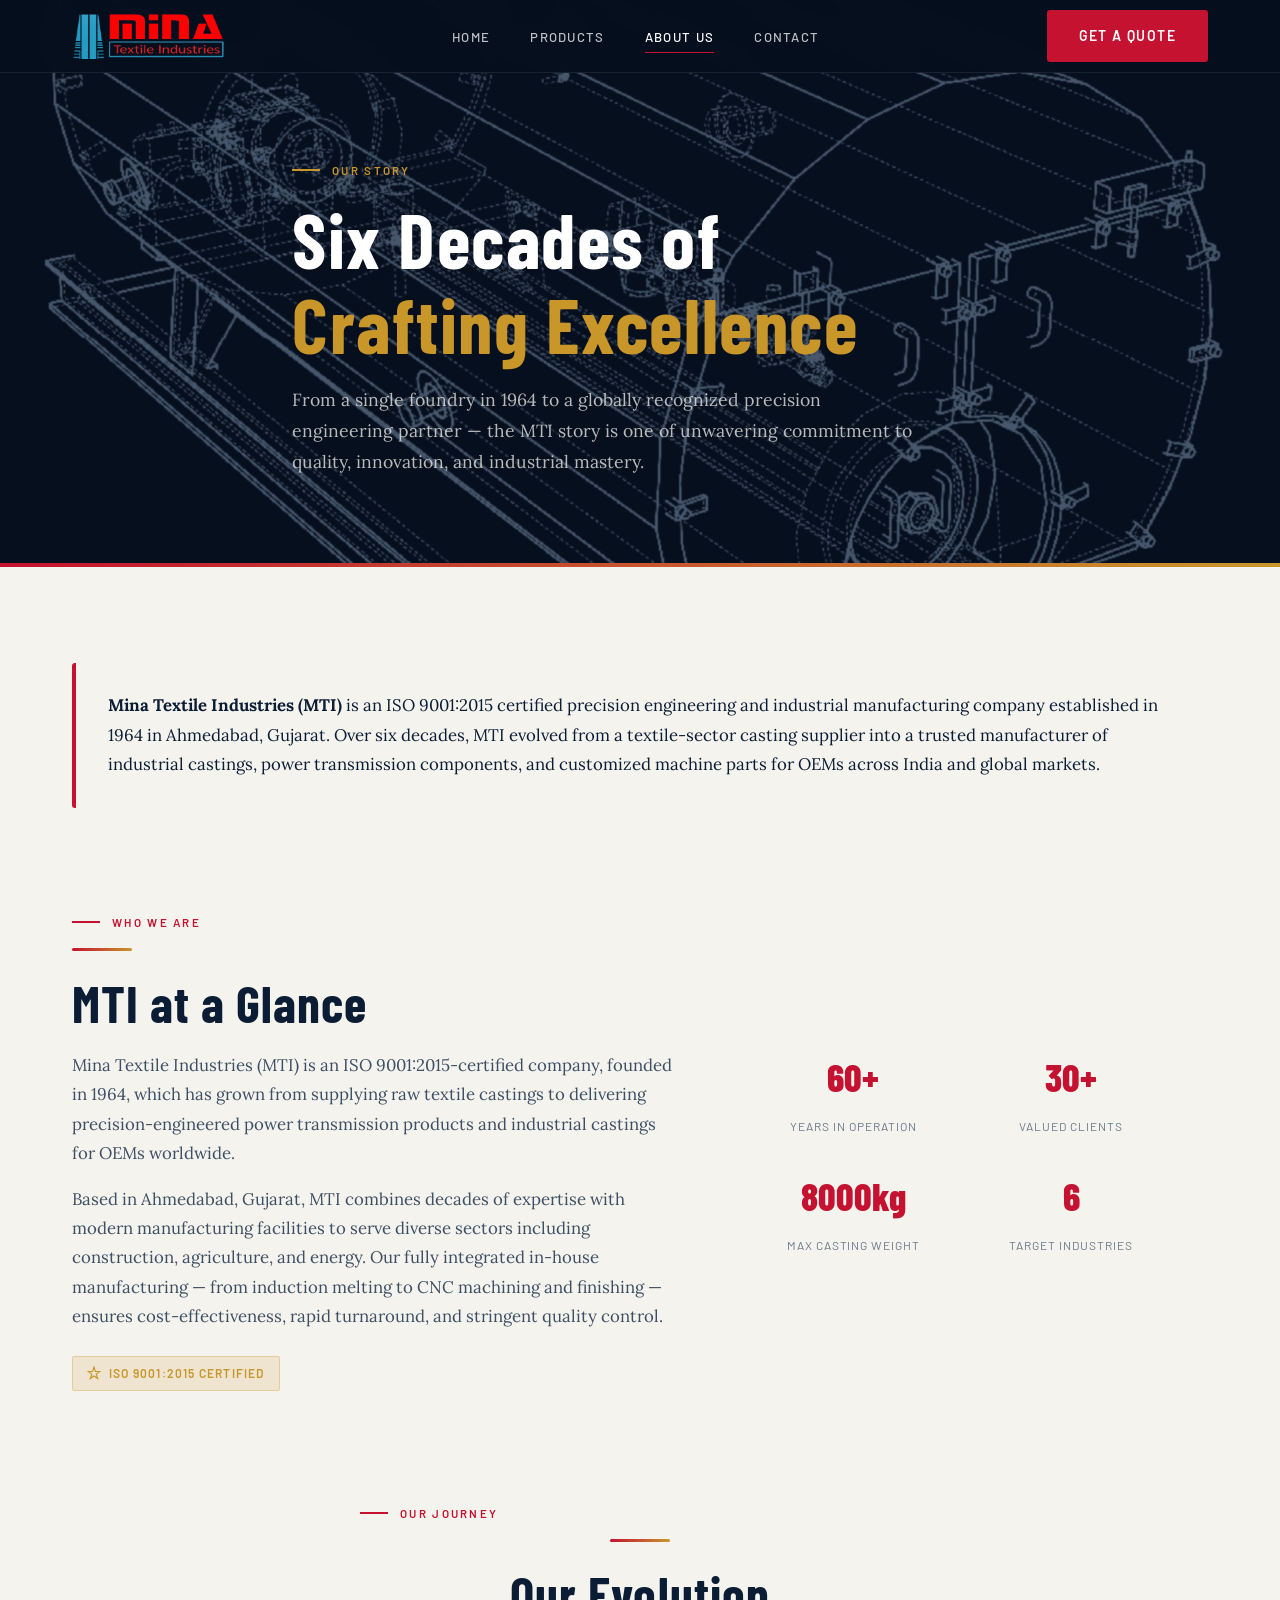
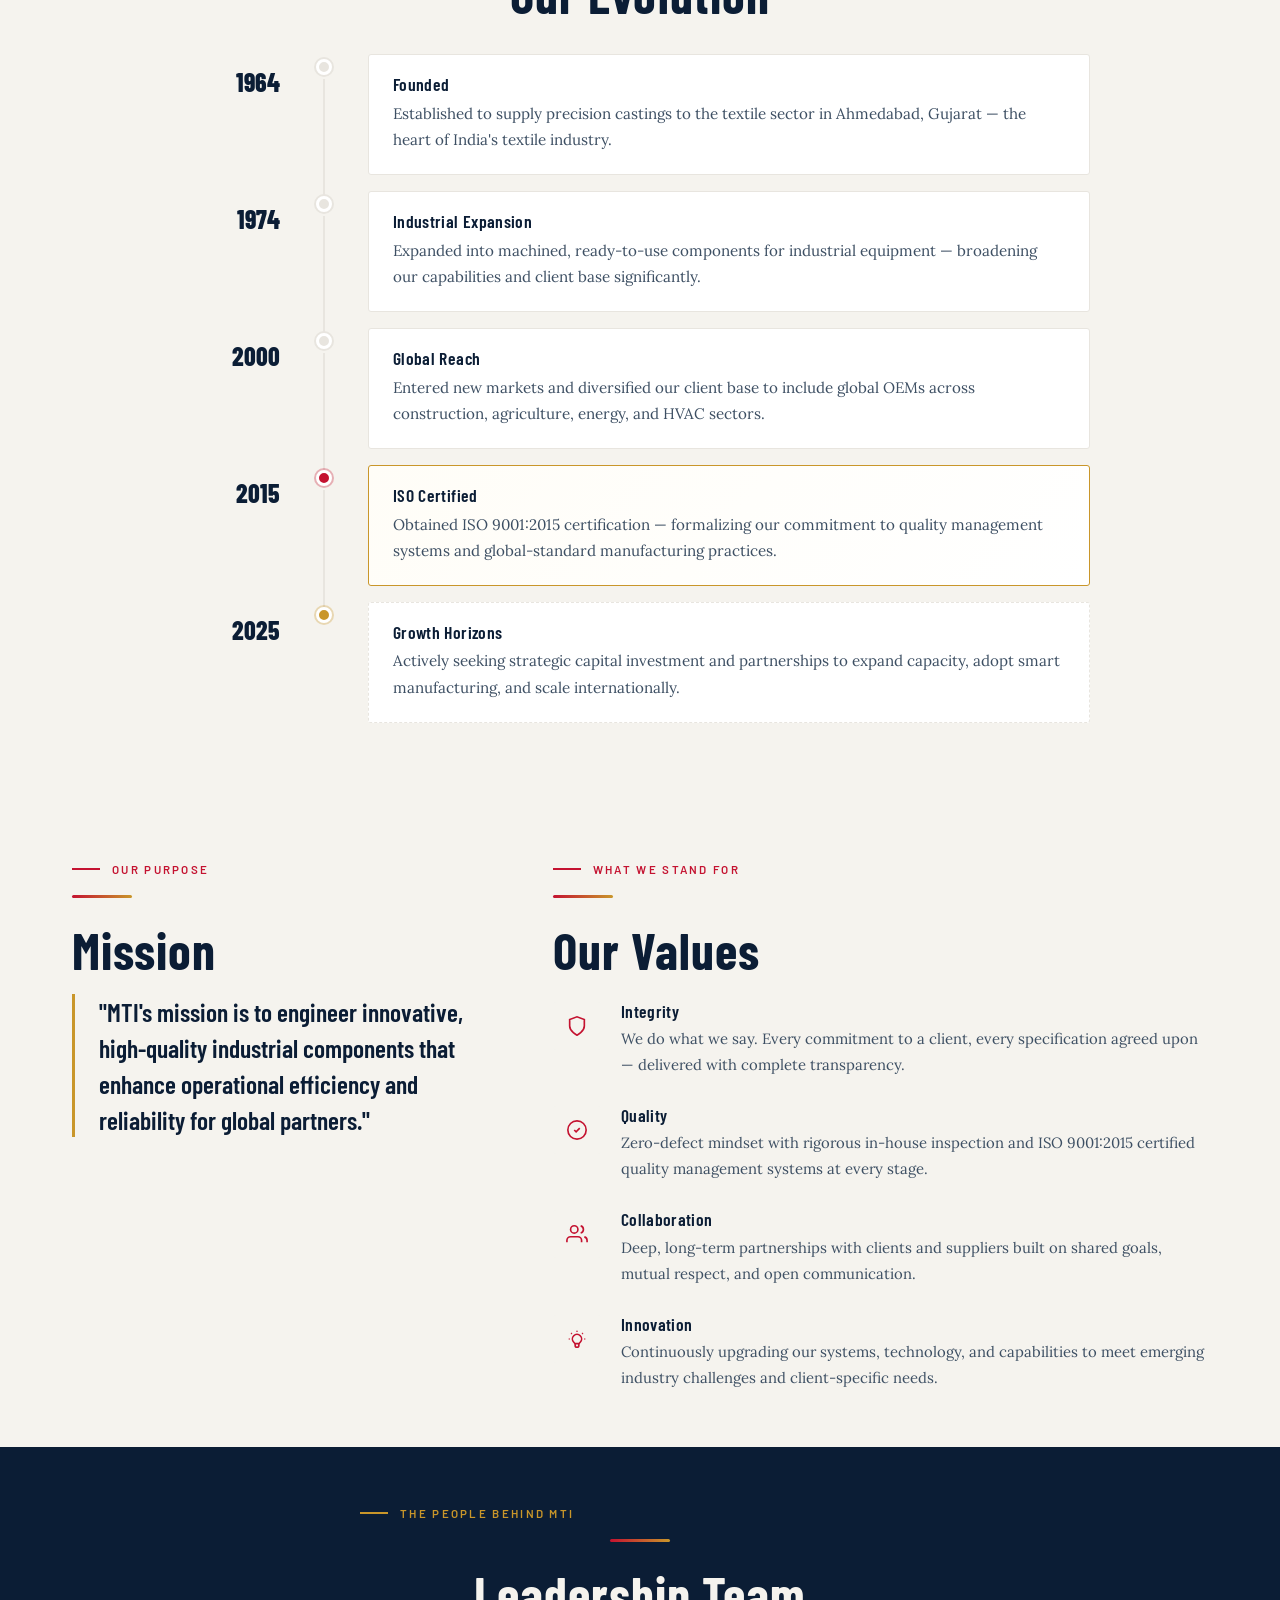
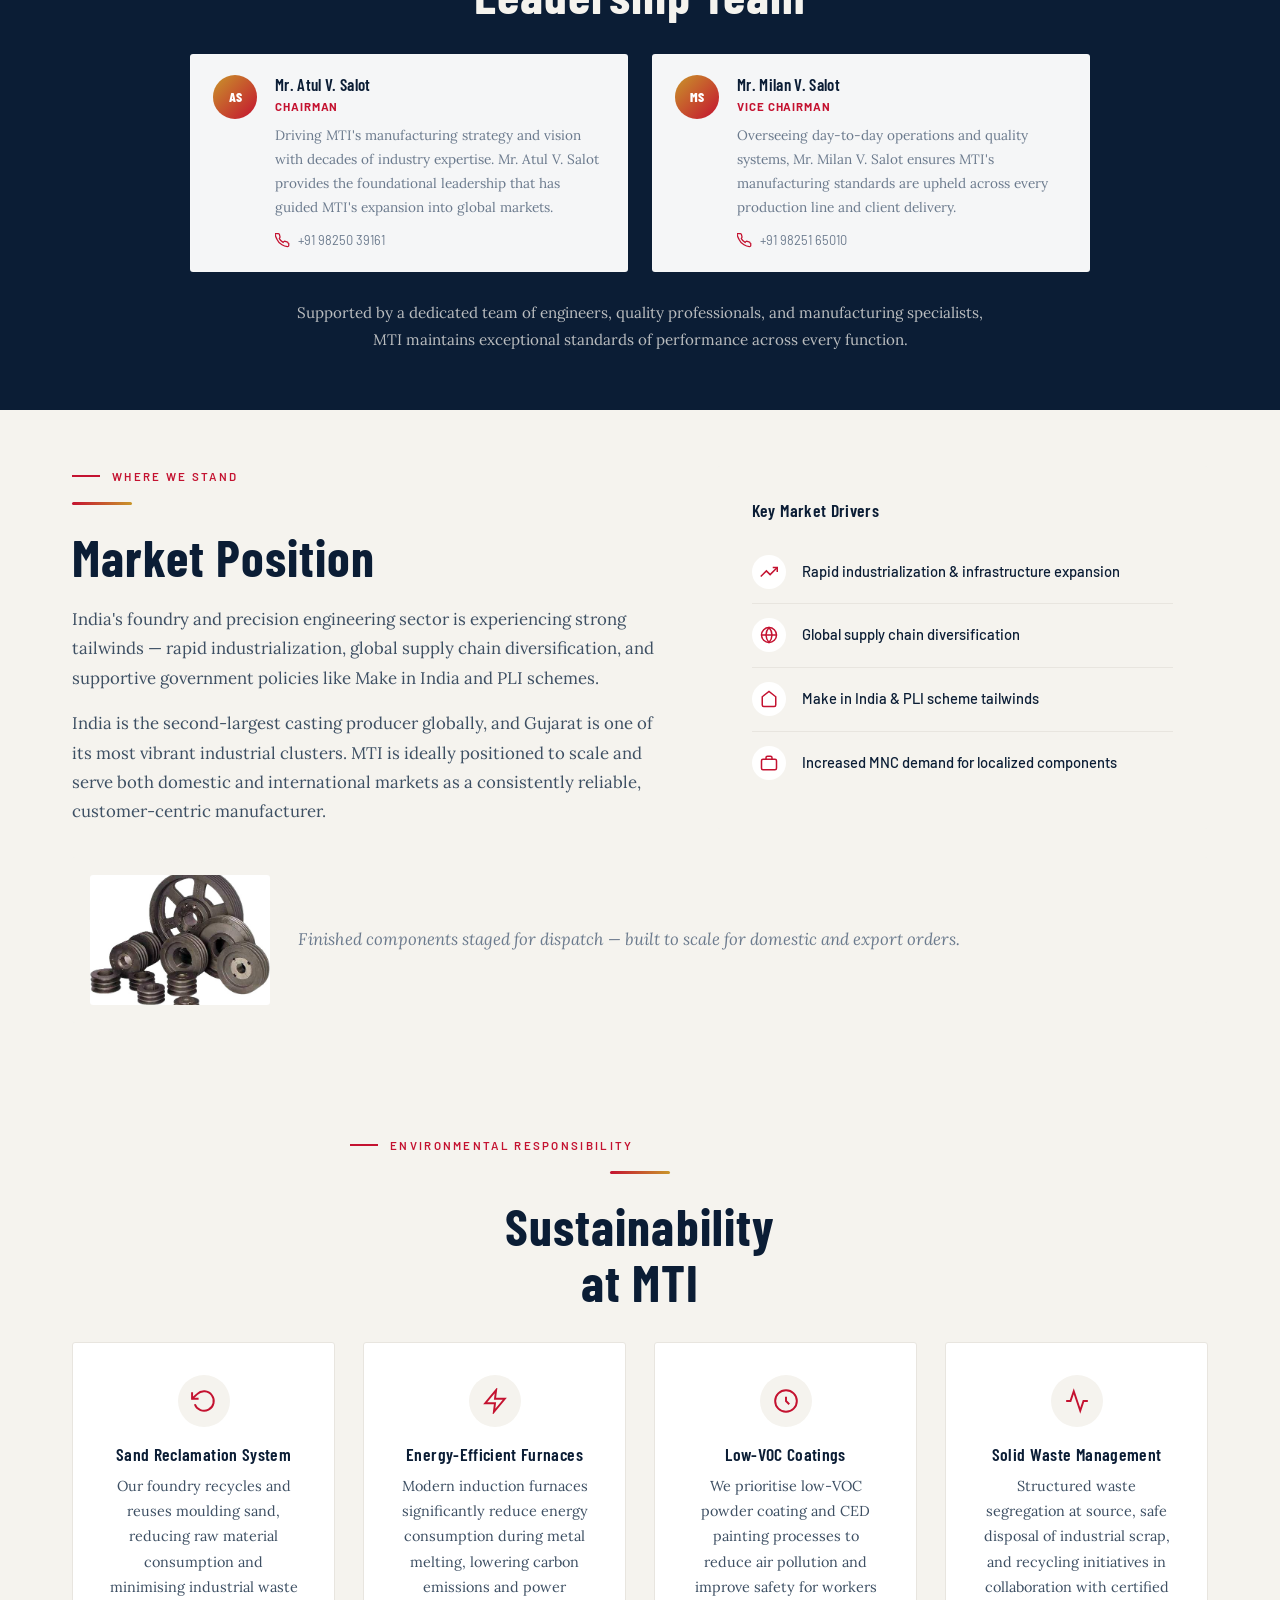
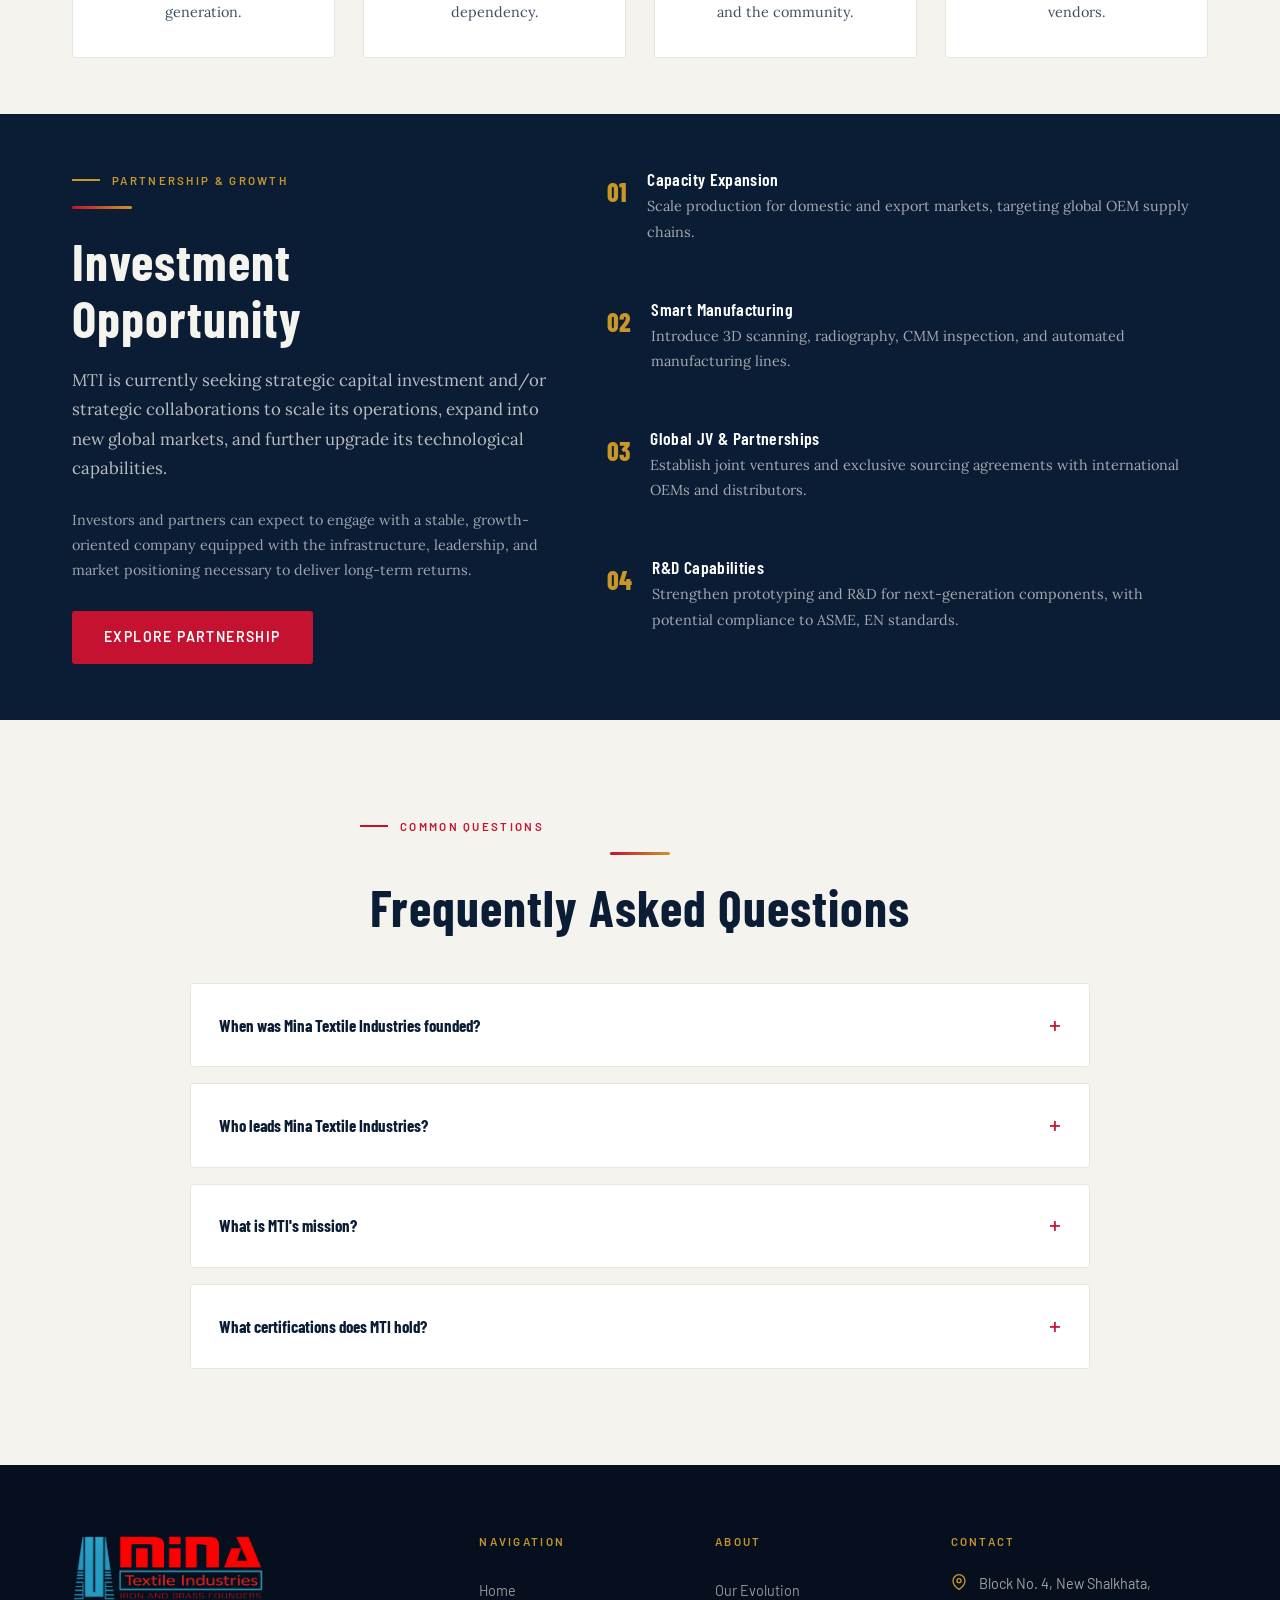
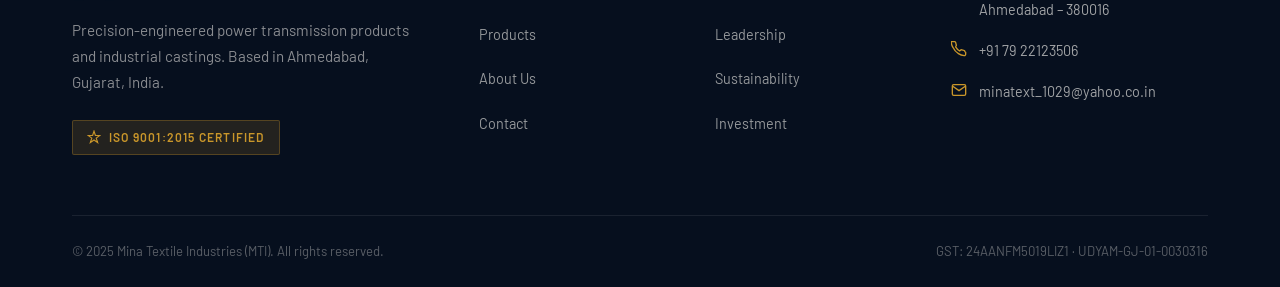
==== about.html @ 649628af "Add files via upload" ====
<!DOCTYPE html>
<html lang="en" class="no-js">
<head>
  <script>document.documentElement.classList.replace("no-js","js");</script>
  <meta charset="UTF-8" />
  <meta name="viewport" content="width=device-width, initial-scale=1.0" />
  <title>About Mina Textile Industries | 60+ Years of Precision Manufacturing</title>
  <meta name="description" content="Founded in 1964, Mina Textile Industries (MTI) is an ISO 9001:2015 certified precision engineering company in Ahmedabad. Our history, mission, leadership, sustainability, and market position." />
  <link rel="canonical" href="https://minatextile.dpdns.org/about.html" />
  <meta name="robots" content="index, follow" />
  <meta name="keywords" content="Mina Textile Industries history, MTI leadership, ISO 9001 foundry Gujarat, precision engineering company Ahmedabad, industrial casting company since 1964" />
  <meta property="og:type" content="website" />
  <meta property="og:site_name" content="Mina Textile Industries" />
  <meta property="og:title" content="About Mina Textile Industries | 60+ Years of Precision Manufacturing" />
  <meta property="og:description" content="Founded in 1964, MTI is an ISO 9001:2015 certified precision engineering company serving OEMs across India and global markets." />
  <meta property="og:url" content="https://minatextile.dpdns.org/about.html" />
  <meta property="og:image" content="https://minatextile.dpdns.org/mina-logo-full.png" />
  <meta name="twitter:card" content="summary" />
  <link rel="stylesheet" href="styles.css" />

  <!-- JSON-LD: AboutPage + Persons (E-E-A-T / GEO entity grounding) -->
  <script type="application/ld+json">
  {
    "@context": "https://schema.org",
    "@type": "AboutPage",
    "url": "https://minatextile.dpdns.org/about.html",
    "mainEntity": { "@id": "https://minatextile.dpdns.org/#organization" },
    "breadcrumb": {
      "@type": "BreadcrumbList",
      "itemListElement": [
        { "@type": "ListItem", "position": 1, "name": "Home", "item": "https://minatextile.dpdns.org/" },
        { "@type": "ListItem", "position": 2, "name": "About", "item": "https://minatextile.dpdns.org/about.html" }
      ]
    }
  }
  </script>
  <script type="application/ld+json">
  {
    "@context": "https://schema.org",
    "@graph": [
      {
        "@type": "Person",
        "name": "Atul V. Salot",
        "jobTitle": "Chairman",
        "worksFor": { "@id": "https://minatextile.dpdns.org/#organization" },
        "description": "Chairman of Mina Textile Industries, driving manufacturing strategy and vision with decades of industrial experience."
      },
      {
        "@type": "Person",
        "name": "Milan V. Salot",
        "jobTitle": "Vice Chairman",
        "worksFor": { "@id": "https://minatextile.dpdns.org/#organization" },
        "description": "Vice Chairman of Mina Textile Industries, overseeing day-to-day operations and quality systems."
      }
    ]
  }
  </script>
  <script type="application/ld+json">
  {
    "@context": "https://schema.org",
    "@type": "FAQPage",
    "mainEntity": [
      {
        "@type": "Question",
        "name": "When was Mina Textile Industries founded?",
        "acceptedAnswer": { "@type": "Answer", "text": "Mina Textile Industries was founded in 1964 as a supplier of castings to the textile sector, and has since diversified into power transmission products and precision-machined components for OEMs." }
      },
      {
        "@type": "Question",
        "name": "Who leads Mina Textile Industries?",
        "acceptedAnswer": { "@type": "Answer", "text": "MTI is led by Chairman Atul V. Salot, who drives manufacturing strategy and vision, and Vice Chairman Milan V. Salot, who oversees day-to-day operations and quality systems." }
      },
      {
        "@type": "Question",
        "name": "What is MTI's mission?",
        "acceptedAnswer": { "@type": "Answer", "text": "MTI's mission is to engineer innovative, high-quality industrial components that enhance operational efficiency and reliability for global partners." }
      },
      {
        "@type": "Question",
        "name": "What certifications does MTI hold?",
        "acceptedAnswer": { "@type": "Answer", "text": "MTI holds ISO 9001:2015 certification for its quality management systems, obtained in 2015." }
      }
    ]
  }
  </script>
</head>
<body>
<a class="skip-link" href="#main">Skip to main content</a>

  <!-- NAVBAR -->
  <nav class="navbar">
    <div class="navbar__inner">
      <a href="index.html" class="navbar__logo">
        <img src="mina-logo-compact.png" alt="Mina Textile Industries (MTI) logo" class="navbar__logo-img" width="910" height="274" />
      </a>
      <ul class="navbar__nav">
        <li><a href="index.html">Home</a></li>
        <li><a href="products.html">Products</a></li>
        <li><a href="about.html" class="active" aria-current="page">About Us</a></li>
        <li><a href="contact.html">Contact</a></li>
      </ul>
      <div class="navbar__cta">
        <a href="contact.html" class="btn btn-primary">Get a Quote</a>
        <button class="hamburger" aria-label="Open menu" aria-expanded="false">
          <span></span><span></span><span></span>
        </button>
      </div>
    </div>
  </nav>

  <!-- PAGE HERO -->
  <section class="page-hero" id="main">
    <div class="page-hero__bg"></div>
    <div class="container page-hero__content">
      <span class="section-label">Our Story</span>
      <h1>Six Decades of<br /><em>Crafting Excellence</em></h1>
      <p>From a single foundry in 1964 to a globally recognized precision engineering partner — the MTI story is one of unwavering commitment to quality, innovation, and industrial mastery.</p>
    </div>
    <div class="page-hero__divider"></div>
  </section>
   <!-- DIRECT ANSWER (GEO) -->
  <section class="section" style="padding-bottom:0;">
    <div class="container">
      <div class="answer-box fade-up">
        <p><strong>Mina Textile Industries (MTI)</strong> is an ISO 9001:2015 certified precision engineering and industrial manufacturing company established in 1964 in Ahmedabad, Gujarat. Over six decades, MTI evolved from a textile-sector casting supplier into a trusted manufacturer of industrial castings, power transmission components, and customized machine parts for OEMs across India and global markets.</p>
      </div>
    </div>
  </section>

  <!-- ABOUT NARRATIVE -->
  <section class="section about-narrative">
    <div class="container about-narrative__grid">
      <div class="fade-up">
        <span class="section-label">Who We Are</span>
        <div class="amber-bar"></div>
        <h2>MTI at a Glance</h2>
        <p style="margin: 1.25rem 0 1rem;">
          Mina Textile Industries (MTI) is an ISO 9001:2015-certified company, founded in 1964,
          which has grown from supplying raw textile castings to delivering precision-engineered
          power transmission products and industrial castings for OEMs worldwide.
        </p>
        <p>
          Based in Ahmedabad, Gujarat, MTI combines decades of expertise with modern
          manufacturing facilities to serve diverse sectors including construction, agriculture,
          and energy. Our fully integrated in-house manufacturing — from induction melting to
          CNC machining and finishing — ensures cost-effectiveness, rapid turnaround, and
          stringent quality control.
        </p>
        <div class="iso-badge" style="margin-top:1.5rem;">
          <svg width="14" height="14" viewBox="0 0 24 24" fill="none" stroke="currentColor" stroke-width="2"><path d="M12 2l2.4 7.4H22l-6.2 4.5 2.4 7.4L12 17l-6.2 4.3 2.4-7.4L2 9.4h7.6z"/></svg>
          ISO 9001:2015 Certified
        </div>
      </div>
      <div class="about-stat-panel fade-up">
        <div class="asp-item">
          <span class="asp-num"><span data-target="60">0</span>+</span>
          <span class="asp-label">Years in Operation</span>
        </div>
        <div class="asp-item">
          <span class="asp-num"><span data-target="30">0</span>+</span>
          <span class="asp-label">Valued Clients</span>
        </div>
        <div class="asp-item">
          <span class="asp-num"><span data-target="8000">0</span>kg</span>
          <span class="asp-label">Max Casting Weight</span>
        </div>
        <div class="asp-item">
          <span class="asp-num"><span data-target="6">0</span></span>
          <span class="asp-label">Target Industries</span>
        </div>
      </div>
    </div>
  </section>

  <!-- EVOLUTION TIMELINE -->
  <section class="section section--gray evolution">
    <div class="container">
      <div class="section-header fade-up" style="text-align:center;max-width:560px;margin:0 auto 2rem;">
        <span class="section-label">Our Journey</span>
        <div class="amber-bar" style="margin:0 auto 1.5rem;"></div>
        <h2>Our Evolution</h2>
      </div>
      <div class="timeline">
        <div class="tl-entry fade-up">
          <div class="tl-entry__year">1964</div>
          <div class="tl-entry__connector"><div class="tl-entry__dot"></div></div>
          <div class="tl-entry__card">
            <h4>Founded</h4>
            <p>Established to supply precision castings to the textile sector in Ahmedabad, Gujarat — the heart of India's textile industry.</p>
          </div>
        </div>
        <div class="tl-entry fade-up">
          <div class="tl-entry__year">1974</div>
          <div class="tl-entry__connector"><div class="tl-entry__dot"></div></div>
          <div class="tl-entry__card">
            <h4>Industrial Expansion</h4>
            <p>Expanded into machined, ready-to-use components for industrial equipment — broadening our capabilities and client base significantly.</p>
          </div>
        </div>
        <div class="tl-entry fade-up">
          <div class="tl-entry__year">2000</div>
          <div class="tl-entry__connector"><div class="tl-entry__dot"></div></div>
          <div class="tl-entry__card">
            <h4>Global Reach</h4>
            <p>Entered new markets and diversified our client base to include global OEMs across construction, agriculture, energy, and HVAC sectors.</p>
          </div>
        </div>
        <div class="tl-entry fade-up">
          <div class="tl-entry__year">2015</div>
          <div class="tl-entry__connector"><div class="tl-entry__dot active"></div></div>
          <div class="tl-entry__card highlight">
            <h4>ISO Certified</h4>
            <p>Obtained ISO 9001:2015 certification — formalizing our commitment to quality management systems and global-standard manufacturing practices.</p>
          </div>
        </div>
        <div class="tl-entry fade-up">
          <div class="tl-entry__year">2025</div>
          <div class="tl-entry__connector"><div class="tl-entry__dot future"></div></div>
          <div class="tl-entry__card future-card">
            <h4>Growth Horizons</h4>
            <p>Actively seeking strategic capital investment and partnerships to expand capacity, adopt smart manufacturing, and scale internationally.</p>
          </div>
        </div>
      </div>
    </div>
  </section>

  <!-- MISSION & VALUES -->
  <section class="section mission-values">
    <div class="container">
      <div class="mv-grid">
        <div class="mv-mission fade-up">
          <span class="section-label">Our Purpose</span>
          <div class="amber-bar"></div>
          <h2>Mission</h2>
          <blockquote>
            "MTI's mission is to engineer innovative, high-quality industrial components that
            enhance operational efficiency and reliability for global partners."
          </blockquote>
        </div>
        <div class="mv-values fade-up">
          <span class="section-label">What We Stand For</span>
          <div class="amber-bar"></div>
          <h2>Our Values</h2>
          <div class="values-list">
            <div class="value-item">
              <div class="value-item__icon">
                <svg width="22" height="22" viewBox="0 0 24 24" fill="none" stroke="currentColor" stroke-width="1.8"><path d="M12 22s8-4 8-10V5l-8-3-8 3v7c0 6 8 10 8 10z"/></svg>
              </div>
              <div>
                <h4>Integrity</h4>
                <p>We do what we say. Every commitment to a client, every specification agreed upon — delivered with complete transparency.</p>
              </div>
            </div>
            <div class="value-item">
              <div class="value-item__icon">
                <svg width="22" height="22" viewBox="0 0 24 24" fill="none" stroke="currentColor" stroke-width="1.8"><circle cx="12" cy="12" r="10"/><path d="M9 12l2 2 4-4"/></svg>
              </div>
              <div>
                <h4>Quality</h4>
                <p>Zero-defect mindset with rigorous in-house inspection and ISO 9001:2015 certified quality management systems at every stage.</p>
              </div>
            </div>
            <div class="value-item">
              <div class="value-item__icon">
                <svg width="22" height="22" viewBox="0 0 24 24" fill="none" stroke="currentColor" stroke-width="1.8"><path d="M17 21v-2a4 4 0 00-4-4H5a4 4 0 00-4 4v2"/><circle cx="9" cy="7" r="4"/><path d="M23 21v-2a4 4 0 00-3-3.87m-4-12a4 4 0 010 7.75"/></svg>
              </div>
              <div>
                <h4>Collaboration</h4>
                <p>Deep, long-term partnerships with clients and suppliers built on shared goals, mutual respect, and open communication.</p>
              </div>
            </div>
            <div class="value-item">
              <div class="value-item__icon">
                <svg width="22" height="22" viewBox="0 0 24 24" fill="none" stroke="currentColor" stroke-width="1.8"><path d="M9.663 17h4.673M12 3v1m6.364 1.636l-.707.707M21 12h-1M4 12H3m3.343-5.657l-.707-.707m2.828 9.9a5 5 0 117.072 0l-.548.547A3.374 3.374 0 0014 18.469V19a2 2 0 11-4 0v-.531c0-.895-.356-1.754-.988-2.386l-.548-.547z"/></svg>
              </div>
              <div>
                <h4>Innovation</h4>
                <p>Continuously upgrading our systems, technology, and capabilities to meet emerging industry challenges and client-specific needs.</p>
              </div>
            </div>
          </div>
        </div>
      </div>
    </div>
  </section>

  <!-- LEADERSHIP -->
  <section class="section section--dark leadership">
    <div class="container">
      <div class="section-header fade-up" style="text-align:center;max-width:560px;margin:0 auto 2rem;">
        <span class="section-label">The People Behind MTI</span>
        <div class="amber-bar" style="margin:0 auto 1.5rem;"></div>
        <h2>Leadership Team</h2>
      </div>
      <div class="leaders-grid">
        <div class="leader-card fade-up">
          <div class="leader-card__avatar">
            <span>AS</span>
          </div>
          <div class="leader-card__info">
            <h3>Mr. Atul V. Salot</h3>
            <span class="leader-card__title">Chairman</span>
            <p>Driving MTI's manufacturing strategy and vision with decades of industry expertise. Mr. Atul V. Salot provides the foundational leadership that has guided MTI's expansion into global markets.</p>
            <div class="leader-card__contact">
              <svg width="15" height="15" viewBox="0 0 24 24" fill="none" stroke="currentColor" stroke-width="2"><path d="M22 16.92v3a2 2 0 01-2.18 2 19.79 19.79 0 01-8.63-3.07A19.5 19.5 0 013.07 9.81 19.79 19.79 0 01.18 1.26a2 2 0 012-.27h3a2 2 0 012 1.72c.127.96.361 1.903.7 2.81a2 2 0 01-.45 2.11L6.91 8.91a16 16 0 006.09 6.09l1.21-1.21a2 2 0 012.11-.45c.907.339 1.85.573 2.81.7a2 2 0 011.72 2.02z"/></svg>
              +91 98250 39161
            </div>
          </div>
        </div>
        <div class="leader-card fade-up">
          <div class="leader-card__avatar">
            <span>MS</span>
          </div>
          <div class="leader-card__info">
            <h3>Mr. Milan V. Salot</h3>
            <span class="leader-card__title">Vice Chairman</span>
            <p>Overseeing day-to-day operations and quality systems, Mr. Milan V. Salot ensures MTI's manufacturing standards are upheld across every production line and client delivery.</p>
            <div class="leader-card__contact">
              <svg width="15" height="15" viewBox="0 0 24 24" fill="none" stroke="currentColor" stroke-width="2"><path d="M22 16.92v3a2 2 0 01-2.18 2 19.79 19.79 0 01-8.63-3.07A19.5 19.5 0 013.07 9.81 19.79 19.79 0 01.18 1.26a2 2 0 012-.27h3a2 2 0 012 1.72c.127.96.361 1.903.7 2.81a2 2 0 01-.45 2.11L6.91 8.91a16 16 0 006.09 6.09l1.21-1.21a2 2 0 012.11-.45c.907.339 1.85.573 2.81.7a2 2 0 011.72 2.02z"/></svg>
              +91 98251 65010
            </div>
          </div>
        </div>
      </div>
      <p class="leaders-note fade-up">
        Supported by a dedicated team of engineers, quality professionals, and manufacturing specialists,
        MTI maintains exceptional standards of performance across every function.
      </p>
    </div>
  </section>

  <!-- MARKET POSITION -->
  <section class="section market-pos">
    <div class="container">
      <div class="mp-grid">
        <div class="fade-up">
          <span class="section-label">Where We Stand</span>
          <div class="amber-bar"></div>
          <h2>Market Position</h2>
          <p style="margin:1.25rem 0 1rem;">
            India's foundry and precision engineering sector is experiencing strong tailwinds —
            rapid industrialization, global supply chain diversification, and supportive government
            policies like Make in India and PLI schemes.
          </p>
          <p>
            India is the second-largest casting producer globally, and Gujarat is one of its most
            vibrant industrial clusters. MTI is ideally positioned to scale and serve both domestic
            and international markets as a consistently reliable, customer-centric manufacturer.
          </p>
        </div>
        <div class="mp-drivers fade-up">
          <h4 style="margin-bottom:1.25rem;">Key Market Drivers</h4>
          <div class="driver-item">
            <div class="driver-icon">
              <svg width="18" height="18" viewBox="0 0 24 24" fill="none" stroke="currentColor" stroke-width="2"><polyline points="23 6 13.5 15.5 8.5 10.5 1 18"/><polyline points="17 6 23 6 23 12"/></svg>
            </div>
            <span>Rapid industrialization & infrastructure expansion</span>
          </div>
          <div class="driver-item">
            <div class="driver-icon">
              <svg width="18" height="18" viewBox="0 0 24 24" fill="none" stroke="currentColor" stroke-width="2"><circle cx="12" cy="12" r="10"/><line x1="2" y1="12" x2="22" y2="12"/><path d="M12 2a15.3 15.3 0 014 10 15.3 15.3 0 01-4 10 15.3 15.3 0 01-4-10 15.3 15.3 0 014-10z"/></svg>
            </div>
            <span>Global supply chain diversification</span>
          </div>
          <div class="driver-item">
            <div class="driver-icon">
              <svg width="18" height="18" viewBox="0 0 24 24" fill="none" stroke="currentColor" stroke-width="2"><path d="M3 9l9-7 9 7v11a2 2 0 01-2 2H5a2 2 0 01-2-2z"/></svg>
            </div>
            <span>Make in India & PLI scheme tailwinds</span>
          </div>
          <div class="driver-item">
            <div class="driver-icon">
              <svg width="18" height="18" viewBox="0 0 24 24" fill="none" stroke="currentColor" stroke-width="2"><rect x="2" y="7" width="20" height="14" rx="2"/><path d="M16 7V5a2 2 0 00-2-2h-4a2 2 0 00-2 2v2"/></svg>
            </div>
            <span>Increased MNC demand for localized components</span>
          </div>
        </div>
      </div>
      <div class="mp-photo-strip fade-up">
        <img src="market_inventory.jpg" alt="Finished motor housings and machined components staged for dispatch at MTI's manufacturing facility" loading="lazy" width="700" height="520" />
        <p>Finished components staged for dispatch — built to scale for domestic and export orders.</p>
      </div>
    </div>
  </section>

  <!-- SUSTAINABILITY -->
  <section class="section section--gray sustainability">
    <div class="container">
      <div class="section-header fade-up" style="text-align:center;max-width:580px;margin:0 auto 2rem;">
        <span class="section-label">Environmental Responsibility</span>
        <div class="amber-bar" style="margin:0 auto 1.5rem;"></div>
        <h2>Sustainability<br />at MTI</h2>
      </div>
      <div class="sus-grid">
        <div class="sus-card fade-up">
          <div class="sus-card__icon">
            <svg width="26" height="26" viewBox="0 0 24 24" fill="none" stroke="currentColor" stroke-width="1.8"><polyline points="1 4 1 10 7 10"/><path d="M3.51 15a9 9 0 102.13-9.36L1 10"/></svg>
          </div>
          <h4>Sand Reclamation System</h4>
          <p>Our foundry recycles and reuses moulding sand, reducing raw material consumption and minimising industrial waste generation.</p>
        </div>
        <div class="sus-card fade-up">
          <div class="sus-card__icon">
            <svg width="26" height="26" viewBox="0 0 24 24" fill="none" stroke="currentColor" stroke-width="1.8"><path d="M13 2L3 14h9l-1 8 10-12h-9l1-8z"/></svg>
          </div>
          <h4>Energy-Efficient Furnaces</h4>
          <p>Modern induction furnaces significantly reduce energy consumption during metal melting, lowering carbon emissions and power dependency.</p>
        </div>
        <div class="sus-card fade-up">
          <div class="sus-card__icon">
            <svg width="26" height="26" viewBox="0 0 24 24" fill="none" stroke="currentColor" stroke-width="1.8"><path d="M12 22c5.523 0 10-4.477 10-10S17.523 2 12 2 2 6.477 2 12s4.477 10 10 10z"/><path d="M12 8v4l3 3"/></svg>
          </div>
          <h4>Low-VOC Coatings</h4>
          <p>We prioritise low-VOC powder coating and CED painting processes to reduce air pollution and improve safety for workers and the community.</p>
        </div>
        <div class="sus-card fade-up">
          <div class="sus-card__icon">
            <svg width="26" height="26" viewBox="0 0 24 24" fill="none" stroke="currentColor" stroke-width="1.8"><polyline points="22 12 18 12 15 21 9 3 6 12 2 12"/></svg>
          </div>
          <h4>Solid Waste Management</h4>
          <p>Structured waste segregation at source, safe disposal of industrial scrap, and recycling initiatives in collaboration with certified vendors.</p>
        </div>
      </div>
    </div>
  </section>

  <!-- INVESTMENT OPPORTUNITY -->
  <section class="section invest section--dark">
    <div class="container">
      <div class="invest-grid">
        <div class="fade-up">
          <span class="section-label">Partnership & Growth</span>
          <div class="amber-bar"></div>
          <h2>Investment<br />Opportunity</h2>
          <p style="margin:1.25rem 0 1.5rem;">
            MTI is currently seeking strategic capital investment and/or strategic collaborations
            to scale its operations, expand into new global markets, and further upgrade its
            technological capabilities.
          </p>
          <p style="margin-bottom:1.75rem;color:rgba(255,255,255,.6);font-size:.9rem;">
            Investors and partners can expect to engage with a stable, growth-oriented company
            equipped with the infrastructure, leadership, and market positioning necessary to
            deliver long-term returns.
          </p>
          <a href="contact.html" class="btn btn-primary">Explore Partnership</a>
        </div>
        <div class="invest-goals fade-up">
          <div class="ig-item">
            <div class="ig-num">01</div>
            <div>
              <h4>Capacity Expansion</h4>
              <p>Scale production for domestic and export markets, targeting global OEM supply chains.</p>
            </div>
          </div>
          <div class="ig-item">
            <div class="ig-num">02</div>
            <div>
              <h4>Smart Manufacturing</h4>
              <p>Introduce 3D scanning, radiography, CMM inspection, and automated manufacturing lines.</p>
            </div>
          </div>
          <div class="ig-item">
            <div class="ig-num">03</div>
            <div>
              <h4>Global JV & Partnerships</h4>
              <p>Establish joint ventures and exclusive sourcing agreements with international OEMs and distributors.</p>
            </div>
          </div>
          <div class="ig-item">
            <div class="ig-num">04</div>
            <div>
              <h4>R&D Capabilities</h4>
              <p>Strengthen prototyping and R&D for next-generation components, with potential compliance to ASME, EN standards.</p>
            </div>
          </div>
        </div>
      </div>
    </div>
  </section>

  <!-- FAQ (AEO) -->
  <section class="section section--gray">
    <div class="container">
      <div class="section-header fade-up" style="text-align:center;max-width:560px;margin:0 auto 3rem;">
        <span class="section-label">Common Questions</span>
        <div class="amber-bar" style="margin:0 auto 1.5rem;"></div>
        <h2>Frequently Asked Questions</h2>
      </div>
      <div class="faq-list" style="margin:0 auto;">
        <details class="faq-item">
          <summary>When was Mina Textile Industries founded?</summary>
          <div class="faq-answer"><p>MTI was founded in 1964 as a supplier of castings to the textile sector, later expanding into power transmission products and precision-machined components for OEMs.</p></div>
        </details>
        <details class="faq-item">
          <summary>Who leads Mina Textile Industries?</summary>
          <div class="faq-answer"><p>MTI is led by Chairman Atul V. Salot, who drives manufacturing strategy and vision, and Vice Chairman Milan V. Salot, who oversees day-to-day operations and quality systems.</p></div>
        </details>
        <details class="faq-item">
          <summary>What is MTI's mission?</summary>
          <div class="faq-answer"><p>MTI's mission is to engineer innovative, high-quality industrial components that enhance operational efficiency and reliability for global partners.</p></div>
        </details>
        <details class="faq-item">
          <summary>What certifications does MTI hold?</summary>
          <div class="faq-answer"><p>MTI holds ISO 9001:2015 certification, obtained in 2015, backed by in-house testing and third-party inspection access.</p></div>
        </details>
      </div>
    </div>
  </section>

  <!-- FOOTER -->
  <footer class="footer">
    <div class="container">
      <div class="footer__grid">
        <div class="footer__brand">
          <img src="mina-logo-full.png" alt="Mina Textile Industries (MTI) — precision castings and industrial components manufacturer" class="footer__brand-img" width="851" height="293" />
          <p>Precision-engineered power transmission products and industrial castings. Based in Ahmedabad, Gujarat, India.</p>
          <div class="iso-badge">
            <svg width="14" height="14" viewBox="0 0 24 24" fill="none" stroke="currentColor" stroke-width="2"><path d="M12 2l2.4 7.4H22l-6.2 4.5 2.4 7.4L12 17l-6.2 4.3 2.4-7.4L2 9.4h7.6z"/></svg>
            ISO 9001:2015 Certified
          </div>
        </div>
        <div class="footer__col">
          <h5>Navigation</h5>
          <ul>
            <li><a href="index.html">Home</a></li>
            <li><a href="products.html">Products</a></li>
            <li><a href="about.html">About Us</a></li>
            <li><a href="contact.html">Contact</a></li>
          </ul>
        </div>
        <div class="footer__col">
          <h5>About</h5>
          <ul>
            <li><a href="about.html#evolution">Our Evolution</a></li>
            <li><a href="about.html#leadership">Leadership</a></li>
            <li><a href="about.html#sustainability">Sustainability</a></li>
            <li><a href="about.html#invest">Investment</a></li>
          </ul>
        </div>
        <div class="footer__col">
          <h5>Contact</h5>
          <div class="footer__contact-item">
            <svg width="16" height="16" viewBox="0 0 24 24" fill="none" stroke="currentColor" stroke-width="2"><path d="M21 10c0 7-9 13-9 13s-9-6-9-13a9 9 0 0118 0z"/><circle cx="12" cy="10" r="3"/></svg>
            <span>Block No. 4, New Shalkhata, Ahmedabad – 380016</span>
          </div>
          <div class="footer__contact-item">
            <svg width="16" height="16" viewBox="0 0 24 24" fill="none" stroke="currentColor" stroke-width="2"><path d="M22 16.92v3a2 2 0 01-2.18 2 19.79 19.79 0 01-8.63-3.07A19.5 19.5 0 013.07 9.81 19.79 19.79 0 01.18 1.26a2 2 0 012-.27h3a2 2 0 012 1.72c.127.96.361 1.903.7 2.81a2 2 0 01-.45 2.11L6.91 8.91a16 16 0 006.09 6.09l1.21-1.21a2 2 0 012.11-.45c.907.339 1.85.573 2.81.7a2 2 0 011.72 2.02z"/></svg>
            <span>+91 79 22123506</span>
          </div>
          <div class="footer__contact-item">
            <svg width="16" height="16" viewBox="0 0 24 24" fill="none" stroke="currentColor" stroke-width="2"><path d="M4 4h16c1.1 0 2 .9 2 2v12c0 1.1-.9 2-2 2H4c-1.1 0-2-.9-2-2V6c0-1.1.9-2 2-2z"/><polyline points="22,6 12,13 2,6"/></svg>
            <span>minatext_1029@yahoo.co.in</span>
          </div>
        </div>
      </div>
      <div class="footer__bottom">
        <span>© 2025 Mina Textile Industries (MTI). All rights reserved.</span>
        <span>GST: 24AANFM5019LIZ1 · UDYAM-GJ-01-0030316</span>
      </div>
    </div>
  </footer>

  <script src="main.js"></script>
</body>
</html>
---- styles.css ----
/* ===========================
   MTI — Global Styles
   =========================== */
@import url('https://fonts.googleapis.com/css2?family=Barlow+Condensed:wght@400;500;600;700;800&family=Lora:ital,wght@0,400;0,500;0,600;1,400&family=Barlow:wght@300;400;500&display=swap');

:root {
  --navy:     #0B1D35;
  --navy-mid: #14284A;
  --red:      #C41230;
  --gold:     #C9962A;
  --cream:    #F5F3EE;
  --white:    #FFFFFF;
  --gray-dk:  #3D4F63;
  --gray-md:  #6B7A8D;
  --gray-lt:  #E8E5DF;
  --dark:     #060F1E;
  --shadow:   0 4px 24px rgba(11,29,53,.12);
  --shadow-lg:0 20px 50px rgba(11,29,53,.18);
  --radius:   3px;
  --transition: .35s cubic-bezier(.4,0,.2,1);
  --font-display: 'Barlow Condensed', sans-serif;
  --font-body: 'Lora', serif;
  --font-ui: 'Barlow', sans-serif;
}

*,*::before,*::after { box-sizing: border-box; margin: 0; padding: 0; }

html { scroll-behavior: smooth; font-size: 16px; }

body {
  font-family: var(--font-body);
  color: var(--gray-dk);
  background: var(--cream);
  line-height: 1.75;
  -webkit-font-smoothing: antialiased;
}

/* ——— TYPOGRAPHY ——— */
h1,h2,h3,h4,h5 {
  font-family: var(--font-display);
  color: var(--navy);
  line-height: 1.1;
  font-weight: 700;
  letter-spacing: .02em;
}

h1 { font-size: clamp(2.8rem, 6vw, 5.5rem); }
h2 { font-size: clamp(2rem, 4vw, 3.2rem); }
h3 { font-size: clamp(1.2rem, 2vw, 1.6rem); font-weight: 600; }
h4 { font-size: 1.1rem; font-weight: 600; }

p { font-size: 1.05rem; color: var(--gray-dk); line-height: 1.75; }

a { text-decoration: none; color: inherit; }

img { max-width: 100%; display: block; }

.container { max-width: 1200px; margin: 0 auto; padding: 0 2rem; }

/* ——— UTILITY ——— */
.section { padding: 96px 0; }

/* ——— ABOUT PAGE: TIGHTER SECTION RHYTHM ——— */
.about-narrative, .evolution, .mission-values, .leadership, .market-pos, .sustainability, .invest {
  padding: 56px 0;
}
.about-narrative__grid { gap: 2.75rem !important; }
.mv-grid { gap: 2.75rem !important; }
.mp-grid { gap: 2.75rem !important; }
.invest-grid { gap: 2.75rem !important; }
.tl-entry:not(:last-child) { margin-bottom: -0.5rem; }
.tl-entry__card { padding: 1.25rem 1.5rem !important; margin-bottom: 1.5rem !important; }
.leaders-note { margin-top: 1.75rem !important; }
.mp-photo-strip { margin-top: 1.75rem !important; padding: 1.1rem !important; }
.mp-photo-strip img { width: 180px !important; height: 130px !important; }
.section--dark { background: var(--navy); color: var(--cream); }
.section--dark h2, .section--dark h3 { color: var(--cream); }
.section--dark p { color: rgba(245,243,238,.75); }
.section--gray { background: var(--cream); }

.section-label {
  font-family: var(--font-ui);
  font-size: .72rem;
  font-weight: 600;
  letter-spacing: .2em;
  text-transform: uppercase;
  color: var(--red);
  margin-bottom: 1rem;
  display: flex;
  align-items: center;
  gap: .75rem;
}
.section-label::before {
  content: '';
  display: inline-block;
  width: 28px;
  height: 2px;
  background: var(--red);
  flex-shrink: 0;
}
.section--dark .section-label { color: var(--gold); }
.section--dark .section-label::before { background: var(--gold); }

.amber-bar {
  width: 60px; height: 3px;
  background: linear-gradient(90deg, var(--red), var(--gold));
  margin-bottom: 1.5rem;
  border-radius: 2px;
}

.btn {
  display: inline-flex;
  align-items: center;
  gap: .6rem;
  padding: 14px 32px;
  border-radius: var(--radius);
  font-family: var(--font-ui);
  font-size: .875rem;
  font-weight: 600;
  cursor: pointer;
  border: none;
  transition: var(--transition);
  letter-spacing: .1em;
  text-transform: uppercase;
}

.btn-primary {
  background: var(--red);
  color: var(--white);
}
.btn-primary:hover { 
  background: #A50F27; 
  transform: translateY(-2px); 
  box-shadow: 0 12px 28px rgba(196,18,48,.35); 
}

.btn-outline {
  border: 2px solid rgba(245,243,238,.5);
  color: var(--cream);
  background: transparent;
}
.btn-outline:hover { 
  background: rgba(245,243,238,.1); 
  border-color: var(--cream);
  transform: translateY(-2px); 
}

.btn-navy {
  background: var(--navy);
  color: var(--white);
}
.btn-navy:hover { 
  background: var(--navy-mid); 
  transform: translateY(-2px); 
  box-shadow: var(--shadow); 
}

/* ——— NAVBAR ——— */
.navbar {
  position: fixed; top: 0; left: 0; right: 0; z-index: 1000;
  background: rgba(6,15,30,.95);
  backdrop-filter: blur(12px);
  -webkit-backdrop-filter: blur(12px);
  border-bottom: 1px solid rgba(255,255,255,.08);
  transition: var(--transition);
}

.navbar__inner {
  display: flex;
  align-items: center;
  justify-content: space-between;
  height: 72px;
  max-width: 1200px;
  margin: 0 auto;
  padding: 0 2rem;
}

.navbar__logo {
  display: flex; align-items: center;
  line-height: 1;
}
.navbar__logo .logo-main {
  font-family: var(--font-display);
  font-size: 1.5rem;
  font-weight: 800;
  color: var(--white);
  letter-spacing: .05em;
}
.navbar__logo .logo-sub {
  font-family: var(--font-ui);
  font-size: .6rem;
  font-weight: 500;
  letter-spacing: .2em;
  text-transform: uppercase;
  color: var(--gold);
  margin-top: 2px;
}

.navbar__logo-img {
  display: block;
  height: 46px;
  width: auto;
  max-width: none;
  transition: var(--transition);
}
.navbar__logo:hover .navbar__logo-img { transform: translateY(-1px); }

.navbar__nav {
  display: flex;
  gap: 2.5rem;
  list-style: none;
}

.navbar__nav a {
  font-family: var(--font-ui);
  font-size: .82rem;
  font-weight: 500;
  color: rgba(255,255,255,.75);
  letter-spacing: .1em;
  text-transform: uppercase;
  padding: .25rem 0;
  position: relative;
  transition: var(--transition);
}
.navbar__nav a::after {
  content: '';
  position: absolute; bottom: -4px; left: 0; right: 0;
  height: 1px;
  background: var(--red);
  transform: scaleX(0);
  transform-origin: left;
  transition: transform var(--transition);
}
.navbar__nav a:hover,
.navbar__nav a.active { color: var(--white); }
.navbar__nav a:hover::after,
.navbar__nav a.active::after { transform: scaleX(1); }

.navbar__cta { display: flex; align-items: center; gap: 1rem; }

.hamburger {
  display: none;
  flex-direction: column; gap: 5px;
  background: none; border: none; cursor: pointer; padding: .25rem;
}
.hamburger span {
  display: block; width: 24px; height: 2px;
  background: var(--white);
  border-radius: 2px;
  transition: var(--transition);
}

/* ——— FOOTER ——— */
.footer {
  background: var(--dark);
  color: var(--cream);
  padding: 70px 0 0;
}

.footer__grid {
  display: grid;
  grid-template-columns: 2fr 1fr 1fr 1.5fr;
  gap: 4rem;
  padding-bottom: 60px;
  border-bottom: 1px solid rgba(255,255,255,.08);
}

.footer__brand .logo-main {
  font-family: var(--font-display);
  font-size: 1.8rem; font-weight: 800;
  color: var(--white); letter-spacing: .05em;
}
.footer__brand .logo-sub {
  font-family: var(--font-ui);
  font-size: .6rem; letter-spacing: .2em;
  text-transform: uppercase; color: var(--gold);
  margin-bottom: 1rem; display: block;
}

.footer__brand-img {
  display: block;
  height: 66px;
  width: auto;
  max-width: 100%;
  margin-bottom: 1.1rem;
}
.footer__brand p { 
  font-family: var(--font-ui);
  font-size: .95rem; line-height: 1.7; 
  color: rgba(245,243,238,.55); 
  margin-top: 1rem;
}

.footer__col h5 {
  font-family: var(--font-ui);
  font-size: .72rem; font-weight: 600;
  letter-spacing: .2em; text-transform: uppercase;
  color: var(--gold); margin-bottom: 1.5rem;
}

.footer__col ul { list-style: none; }
.footer__col ul li { margin-bottom: .4rem; }
.footer__col ul a {
  font-family: var(--font-ui);
  font-size: .9rem; color: rgba(245,243,238,.6);
  padding: .4rem 0; display: block;
  transition: var(--transition);
}
.footer__col ul a:hover { color: var(--cream); }

.footer__contact-item {
  display: flex; gap: .75rem;
  margin-bottom: 1rem;
  font-family: var(--font-ui);
  font-size: .9rem; color: rgba(245,243,238,.65);
  align-items: flex-start;
}
.footer__contact-item svg { flex-shrink: 0; margin-top: 3px; color: var(--gold); }

.footer__bottom {
  display: flex; justify-content: space-between; align-items: center;
  padding: 1.5rem 0;
  font-family: var(--font-ui);
  font-size: .82rem; color: rgba(245,243,238,.35);
  flex-wrap: wrap; gap: .5rem;
}

.iso-badge {
  display: inline-flex; align-items: center; gap: .5rem;
  background: rgba(201,150,42,.15);
  border: 1px solid rgba(201,150,42,.3);
  border-radius: 2px;
  padding: 6px 14px;
  font-family: var(--font-ui);
  font-size: .75rem; font-weight: 600;
  letter-spacing: .1em; color: var(--gold);
  text-transform: uppercase;
  margin-top: 1.5rem;
}

/* ——— FADE-IN ANIMATION ——— */
.fade-up {
  opacity: 0;
  transform: translateY(28px);
  transition: opacity .65s cubic-bezier(.25,.46,.45,.94),
              transform .65s cubic-bezier(.25,.46,.45,.94);
}
.fade-up.visible { opacity: 1; transform: none; }
.fade-up:nth-child(2) { transition-delay: .1s; }
.fade-up:nth-child(3) { transition-delay: .2s; }
.fade-up:nth-child(4) { transition-delay: .3s; }
.fade-up:nth-child(5) { transition-delay: .4s; }
.fade-up:nth-child(6) { transition-delay: .5s; }

/* ——— RESPONSIVE ——— */
@media (max-width: 1024px) {
  .footer__grid { grid-template-columns: 1fr 1fr; }
}
@media (max-width: 768px) {
  .section { padding: 64px 0; }
  .navbar__nav, .navbar__cta .btn { display: none; }
  .hamburger { display: flex; }
  .footer__grid { grid-template-columns: 1fr; }
  .footer__bottom { flex-direction: column; text-align: center; }
  .navbar__logo-img { height: 38px; }
  .footer__brand-img { height: 54px; }
}
/* ======================================================================
   COMPONENT STYLES — Hero, Stats, About-Snap, Markets, Why, Clients,
   CTA Band, Page-Hero, Timelines, Values, Leadership, Market Position,
   Sustainability, Investment, Products, Capabilities, Quality, Contact,
   FAQ, Answer-box, Breadcrumbs — consolidated into one stylesheet.
   ====================================================================== */

img { border-radius: 0; }

/* ——— HOME HERO ——— */
.hero {
  position: relative;
  min-height: 92vh;
  display: flex;
  align-items: center;
  overflow: hidden;
  padding-top: 72px;
}
.hero__bg {
  position: absolute; inset: 0;
  background:
    radial-gradient(circle at 15% 20%, rgba(201,150,42,.18) 0%, transparent 45%),
    radial-gradient(circle at 85% 80%, rgba(196,18,48,.16) 0%, transparent 50%),
    linear-gradient(rgba(6,15,30,.55), rgba(6,15,30,.55)),
    url('hero-boiler-blueprint.jpg');
  background-repeat: no-repeat, no-repeat, no-repeat, no-repeat;
  background-size: cover, cover, cover, cover;
  background-position: center, center, center, center;
}
.hero__overlay {
  position: absolute; inset: 0;
  background-image: linear-gradient(rgba(255,255,255,.04) 1px, transparent 1px),
                     linear-gradient(90deg, rgba(255,255,255,.04) 1px, transparent 1px);
  background-size: 48px 48px;
  mask-image: radial-gradient(circle at 50% 40%, black 0%, transparent 75%);
}
.hero__content { position: relative; z-index: 2; padding: 80px 2rem; text-align: left; max-width: 820px; }
.hero__eyebrow {
  font-family: var(--font-ui); font-size: .8rem; font-weight: 600;
  letter-spacing: .25em; text-transform: uppercase; color: var(--gold);
  margin-bottom: 1.5rem;
}
.hero__title { color: var(--white); margin-bottom: 1.5rem; }
.hero__title em { color: var(--gold); font-style: normal; }
.hero__sub { color: rgba(245,243,238,.78); font-size: 1.15rem; max-width: 620px; margin-bottom: 2.2rem; }
.hero__actions { display: flex; gap: 1rem; flex-wrap: wrap; margin-bottom: 3rem; }
.hero__badges { display: flex; gap: 1rem; flex-wrap: wrap; }
.hero__badge {
  display: inline-flex; align-items: center; gap: .6rem;
  background: rgba(255,255,255,.06); border: 1px solid rgba(255,255,255,.14);
  border-radius: var(--radius); padding: 10px 16px;
  font-family: var(--font-ui); font-size: .8rem; font-weight: 500;
  color: rgba(245,243,238,.85);
}
.hero__badge svg { color: var(--gold); flex-shrink: 0; }
.hero__scroll {
  position: absolute; bottom: 28px; left: 50%; transform: translateX(-50%);
  display: flex; flex-direction: column; align-items: center; gap: .5rem;
  z-index: 2; color: rgba(245,243,238,.5);
  font-family: var(--font-ui); font-size: .7rem; letter-spacing: .2em; text-transform: uppercase;
}
.hero__scroll-line { width: 1px; height: 34px; background: linear-gradient(rgba(245,243,238,.6), transparent); animation: scrollPulse 2s ease-in-out infinite; }
@keyframes scrollPulse { 0%,100% { opacity: .3; } 50% { opacity: 1; } }

/* ——— PAGE HERO (about/products/contact) ——— */
.page-hero { position: relative; padding: 160px 0 90px; overflow: hidden; }
.page-hero__bg {
  position: absolute; inset: 0;
  background:
    linear-gradient(rgba(6,15,30,.55), rgba(6,15,30,.55)),
    url('hero-boiler-blueprint.jpg');
  background-repeat: no-repeat, no-repeat;
  background-size: cover, cover;
  background-position: center, center;
}
.page-hero__content { position: relative; z-index: 2; max-width: 760px; }
.page-hero__content .section-label { color: var(--gold); }
.page-hero__content .section-label::before { background: var(--gold); }
.page-hero__content h1 { color: var(--white); margin: 1rem 0 1.25rem; }
.page-hero__content h1 em { color: var(--gold); font-style: normal; }
.page-hero__content p { color: rgba(245,243,238,.75); font-size: 1.1rem; max-width: 620px; }
.page-hero__divider {
  position: absolute; bottom: 0; left: 0; right: 0; height: 4px;
  background: linear-gradient(90deg, var(--red), var(--gold));
}

/* ——— STATS BAND ——— */
.stats-band { background: var(--white); position: relative; z-index: 3; margin-top: -48px; padding-bottom: 40px; }
.stats-band__grid {
  display: grid; grid-template-columns: repeat(4, 1fr); gap: 1.5rem;
  background: var(--white); border-radius: var(--radius);
  box-shadow: var(--shadow-lg); padding: 2.5rem 2rem;
}
.stat-card { text-align: center; border-right: 1px solid var(--gray-lt); }
.stat-card:last-child { border-right: none; }
.stat-card__num { display: block; font-family: var(--font-display); font-size: 2.6rem; font-weight: 800; color: var(--red); }
.stat-card__label { font-family: var(--font-ui); font-size: .78rem; letter-spacing: .1em; text-transform: uppercase; color: var(--gray-md); }

/* ——— ABOUT SNAPSHOT (home) ——— */
.about-snap__grid { display: grid; grid-template-columns: .85fr 1fr; gap: 4.5rem; align-items: center; }
.about-snap__img-wrap { position: relative; aspect-ratio: 1/1; max-width: 420px; }
.about-snap__geo { position: absolute; border-radius: var(--radius); }
.geo1 { inset: 0; background: linear-gradient(135deg, var(--navy), var(--navy-mid)); transform: rotate(-4deg); }
.geo2 { inset: 14px; border: 2px solid var(--gold); transform: rotate(3deg); }
.about-snap__inner-card {
  position: absolute; inset: 0; display: flex; flex-direction: column;
  align-items: center; justify-content: center; text-align: center;
  background: linear-gradient(160deg, var(--navy) 0%, var(--dark) 100%);
  border-radius: var(--radius); color: var(--white); z-index: 2;
  overflow: hidden;
}
.about-snap__inner-card img { width: 100%; height: 100%; object-fit: cover; display: block; }
.about-snap__timeline { margin-top: 2.5rem; display: grid; gap: 1rem; }
.tl-item { display: flex; align-items: center; gap: .9rem; font-family: var(--font-ui); font-size: .9rem; color: var(--gray-dk); }
.tl-dot { width: 10px; height: 10px; border-radius: 50%; background: var(--gray-lt); flex-shrink: 0; }
.tl-dot.active { background: var(--red); box-shadow: 0 0 0 4px rgba(196,18,48,.15); }
.about-snap__values { display: flex; flex-wrap: wrap; gap: .75rem; margin-top: 1.75rem; }
.value-chip {
  display: inline-flex; align-items: center; gap: .5rem;
  background: var(--cream); border: 1px solid var(--gray-lt);
  border-radius: 999px; padding: 8px 16px;
  font-family: var(--font-ui); font-size: .82rem; font-weight: 600; color: var(--navy);
}
.value-chip svg { color: var(--red); }

/* ——— SECTION HEADER (shared) ——— */
.section-header { max-width: 640px; margin-bottom: 3.5rem; }
.section-header h2 { margin-top: .5rem; }

/* ——— MARKETS GRID ——— */
.markets__grid { display: grid; grid-template-columns: repeat(3, 1fr); gap: 1.75rem; }
.market-card {
  background: var(--white); border: 1px solid var(--gray-lt); border-radius: var(--radius);
  padding: 2.2rem; transition: var(--transition);
}
.market-card:hover { transform: translateY(-6px); box-shadow: var(--shadow-lg); border-color: transparent; }
.market-card__icon {
  width: 56px; height: 56px; border-radius: var(--radius); background: var(--cream);
  display: flex; align-items: center; justify-content: center; color: var(--red); margin-bottom: 1.25rem;
}
.market-card h4 { margin-bottom: .6rem; }
.market-card p { font-size: .95rem; }

/* ——— WHY MTI ——— */
.why-mti {
  background-image: linear-gradient(rgba(11,29,53,.90), rgba(11,29,53,.90)), url('why_mti_duo.jpg');
  background-size: cover;
  background-position: center;
}
.why-grid { display: grid; grid-template-columns: repeat(3, 1fr); gap: 2.5rem 2rem; }
.why-item { display: flex; gap: 1.5rem; }
.why-item__num { font-family: var(--font-display); font-size: 2.2rem; font-weight: 800; color: var(--gold); flex-shrink: 0; }
.why-item h4 { color: var(--white); margin-bottom: .5rem; }
.why-item p { color: rgba(245,243,238,.68); font-size: .95rem; }

/* ——— CLIENTS MARQUEE ——— */
.clients__marquee-wrap { overflow: hidden; position: relative; -webkit-mask-image: linear-gradient(90deg, transparent, black 8%, black 92%, transparent); mask-image: linear-gradient(90deg, transparent, black 8%, black 92%, transparent); }
.clients__marquee { width: 100%; }
.clients__track { display: flex; gap: 3rem; width: max-content; animation: marquee 32s linear infinite; }
.clients__track span {
  font-family: var(--font-display); font-size: 1.3rem; font-weight: 600; color: var(--gray-md);
  white-space: nowrap; padding: .5rem 0;
}
@keyframes marquee { from { transform: translateX(0); } to { transform: translateX(-50%); } }

/* ——— CTA BAND ——— */
.cta-band { background: linear-gradient(120deg, var(--navy), var(--dark)); padding: 70px 0; }
.cta-band__inner { display: flex; align-items: center; justify-content: space-between; gap: 2rem; flex-wrap: wrap; }

/* ——— ABOUT NARRATIVE ——— */
.about-narrative__grid { display: grid; grid-template-columns: 1.1fr .9fr; gap: 4rem; align-items: center; }
.about-narrative__visual img {
  width: 100%;
  border-radius: var(--radius);
  border: 1px solid var(--gray-lt);
  box-shadow: var(--shadow-lg);
}
.about-stat-panel { display: grid; grid-template-columns: 1fr 1fr; gap: 1.5rem; background: var(--cream); border-radius: var(--radius); padding: 2.5rem; }
.asp-item { text-align: center; }
.asp-num { display: block; font-family: var(--font-display); font-size: 2.4rem; font-weight: 800; color: var(--red); }
.asp-label { font-family: var(--font-ui); font-size: .75rem; letter-spacing: .08em; text-transform: uppercase; color: var(--gray-md); }

/* ——— EVOLUTION TIMELINE (about) ——— */
.evolution-visual { margin: 0 auto 3.5rem; max-width: 900px; border-radius: var(--radius); overflow: hidden; border: 1px solid var(--gray-lt); box-shadow: var(--shadow); }
.evolution-visual img { width: 100%; display: block; }
.timeline { display: grid; gap: 0; max-width: 900px; margin: 0 auto; }
.tl-entry { display: grid; grid-template-columns: 90px 40px 1fr; gap: 1.5rem; align-items: start; }
.tl-entry__year { font-family: var(--font-display); font-size: 1.6rem; font-weight: 800; color: var(--navy); text-align: right; padding-top: .4rem; }
.tl-entry__connector { display: flex; flex-direction: column; align-items: center; height: 100%; }
.tl-entry__dot { width: 16px; height: 16px; border-radius: 50%; background: var(--gray-lt); border: 3px solid var(--white); box-shadow: 0 0 0 2px var(--gray-lt); margin-top: .3rem; }
.tl-entry__dot.active { background: var(--red); box-shadow: 0 0 0 2px rgba(196,18,48,.3); }
.tl-entry__dot.future { background: var(--gold); box-shadow: 0 0 0 2px rgba(201,150,42,.3); }
.tl-entry:not(:last-child) .tl-entry__connector::after {
  content: ''; width: 2px; flex: 1; background: var(--gray-lt); margin-top: 4px; min-height: 60px;
}
.tl-entry__card { background: var(--white); border: 1px solid var(--gray-lt); border-radius: var(--radius); padding: 1.75rem 2rem; margin-bottom: 2.5rem; }
.tl-entry__card.highlight { border-color: var(--gold); background: linear-gradient(135deg, #FFFDF7, var(--white)); }
.tl-entry__card.future-card { border-style: dashed; }
.tl-entry__card h4 { margin-bottom: .4rem; }
.tl-entry__card p { margin-bottom: 0; font-size: .95rem; }

/* ——— MISSION & VALUES ——— */
.mv-grid { display: grid; grid-template-columns: .8fr 1.2fr; gap: 4rem; }
.mv-mission blockquote {
  font-family: var(--font-display); font-size: 1.6rem; font-weight: 600; color: var(--navy);
  line-height: 1.4; border-left: 3px solid var(--gold); padding-left: 1.5rem; margin-top: 1rem;
}
.values-list { display: grid; gap: 1.75rem; margin-top: 1.5rem; }
.value-item { display: flex; gap: 1.25rem; text-align: left; padding: 0; }
.value-item__icon {
  width: 48px; height: 48px; border-radius: var(--radius); background: var(--cream);
  display: flex; align-items: center; justify-content: center; color: var(--red); flex-shrink: 0;
}
.value-item h4 { margin-bottom: .3rem; }
.value-item p { font-size: .93rem; margin-bottom: 0; }

/* ——— LEADERSHIP ——— */
.leadership {
  background: var(--navy);
}
.leaders-grid { display: grid; grid-template-columns: repeat(2, 1fr); gap: 1.5rem; max-width: 900px; margin: 0 auto; }
.leader-card { display: flex; gap: 1.1rem; align-items: flex-start; background: rgba(255,255,255,.96); border: 1px solid rgba(255,255,255,.1); border-radius: var(--radius); padding: 1.25rem 1.4rem; }
.leader-card__avatar {
  width: 44px; height: 44px; border-radius: 50%; background: linear-gradient(135deg, var(--gold), var(--red));
  display: flex; align-items: center; justify-content: center; flex-shrink: 0;
  font-family: var(--font-display); font-weight: 800; color: var(--white); font-size: .85rem;
}
.leader-card__info h3 { color: var(--navy); font-size: 1.05rem; }
.leader-card__info p { color: var(--gray-md); font-size: .85rem; margin-top: .4rem; }
.leader-card__title { display: block; color: var(--red); font-family: var(--font-ui); font-size: .72rem; font-weight: 700; letter-spacing: .08em; text-transform: uppercase; margin: .15rem 0 .5rem; }
.leader-card__contact { display: flex; align-items: center; gap: .5rem; font-family: var(--font-ui); font-size: .8rem; color: var(--gray-md); margin-top: .6rem; }
.leader-card__contact svg { color: var(--red); }
.leaders-note { text-align: center; max-width: 700px; margin: 2.5rem auto 0; color: rgba(245,243,238,.7); font-size: .95rem; position: relative; z-index: 1; }

/* ——— MARKET POSITION (about) ——— */
.mp-grid { display: grid; grid-template-columns: 1.1fr .9fr; gap: 4rem; align-items: start; }
.mp-photo-strip { margin-top: 3rem; display: flex; align-items: center; gap: 1.75rem; background: var(--cream); border-radius: var(--radius); padding: 1.5rem; }
.mp-photo-strip img { width: 220px; height: 160px; object-fit: cover; border-radius: var(--radius); flex-shrink: 0; }
.mp-photo-strip p { margin: 0; font-style: italic; color: var(--gray-md); }
@media (max-width: 640px) { .mp-photo-strip { flex-direction: column; text-align: center; } .mp-photo-strip img { width: 100%; height: 200px; } }
.mp-drivers { background: var(--cream); border-radius: var(--radius); padding: 2.2rem; }
.driver-item { display: flex; align-items: center; gap: 1rem; padding: .9rem 0; border-bottom: 1px solid var(--gray-lt); font-family: var(--font-ui); font-size: .92rem; color: var(--navy); font-weight: 500; }
.driver-item:last-child { border-bottom: none; }
.driver-icon { width: 34px; height: 34px; border-radius: 50%; background: var(--white); display: flex; align-items: center; justify-content: center; color: var(--red); flex-shrink: 0; }

/* ——— SUSTAINABILITY ——— */
.sus-grid { display: grid; grid-template-columns: repeat(4, 1fr); gap: 1.75rem; }
.sus-card { background: var(--white); border: 1px solid var(--gray-lt); border-radius: var(--radius); padding: 2rem; text-align: center; }
.sus-card__icon { width: 52px; height: 52px; border-radius: 50%; background: var(--cream); color: var(--red); display: flex; align-items: center; justify-content: center; margin: 0 auto 1.1rem; }
.sus-card h4 { margin-bottom: .6rem; }
.sus-card p { font-size: .9rem; margin-bottom: 0; }

/* ——— INVESTMENT ——— */
.invest-grid { display: grid; grid-template-columns: .9fr 1.1fr; gap: 4rem; }
.invest-goals { display: grid; gap: 1.5rem; }
.ig-item { display: flex; gap: 1.25rem; }
.ig-num { font-family: var(--font-display); font-size: 1.6rem; font-weight: 800; color: var(--gold); flex-shrink: 0; }
.ig-item h4 { color: var(--white); margin-bottom: .3rem; }
.ig-item p { color: rgba(245,243,238,.65); font-size: .9rem; margin-bottom: 0; }

/* ——— PRODUCT CARD IMAGE (blueprint thumbnails) ——— */
.prod-card__img {
  width: calc(100% + 4rem);
  margin: -2rem -2rem 1.25rem;
  height: 190px;
  object-fit: cover;
  object-position: center 30%;
  display: block;
  border-bottom: 1px solid var(--gray-lt);
  border-radius: var(--radius) var(--radius) 0 0;
}
.prod-card { overflow: hidden; }
.prod-card__icon-wrap { margin-top: .25rem; }

/* ——— HOMEPAGE: PRODUCT HIGHLIGHTS GALLERY ——— */
.highlight-gallery__grid {
  display: grid;
  grid-template-columns: repeat(4, 1fr);
  gap: 1.5rem;
}
.highlight-card {
  background: var(--white);
  border: 1px solid var(--gray-lt);
  border-radius: var(--radius);
  overflow: hidden;
  transition: var(--transition);
  display: block;
}
.highlight-card:hover { transform: translateY(-6px); box-shadow: var(--shadow-lg); border-color: transparent; }
.highlight-card img { width: 100%; height: 190px; object-fit: cover; display: block; }
.highlight-card__label {
  padding: 1rem 1.25rem;
  display: flex; align-items: center; justify-content: space-between; gap: .5rem;
  font-family: var(--font-ui); font-weight: 600; font-size: .88rem; color: var(--navy);
}
.highlight-card__label svg { color: var(--red); flex-shrink: 0; }
@media (max-width: 1024px) { .highlight-gallery__grid { grid-template-columns: repeat(2, 1fr); } }
@media (max-width: 640px) { .highlight-gallery__grid { grid-template-columns: 1fr; } }

/* ——— LIGHTBOX (fullscreen image preview) ——— */
.lightbox-overlay {
  position: fixed; inset: 0; z-index: 5000;
  background: rgba(6,15,30,.92);
  display: flex; align-items: center; justify-content: center;
  padding: 4vh 4vw;
  opacity: 0; visibility: hidden;
  transition: opacity .25s ease;
}
.lightbox-overlay.open { opacity: 1; visibility: visible; }
.lightbox-overlay img {
  max-width: 100%; max-height: 92vh;
  border-radius: var(--radius);
  box-shadow: 0 30px 80px rgba(0,0,0,.5);
  transform: scale(.96);
  transition: transform .25s ease;
}
.lightbox-overlay.open img { transform: scale(1); }
.lightbox-close {
  position: absolute; top: 22px; right: 28px;
  width: 44px; height: 44px; border-radius: 50%;
  background: rgba(255,255,255,.1); border: 1px solid rgba(255,255,255,.25);
  color: var(--white); display: flex; align-items: center; justify-content: center;
  cursor: pointer; transition: var(--transition);
}
.lightbox-close:hover { background: var(--red); border-color: var(--red); }
.lightbox-caption {
  position: absolute; bottom: 24px; left: 0; right: 0; text-align: center;
  font-family: var(--font-ui); font-size: .85rem; color: rgba(245,243,238,.75);
}
[data-lightbox] { cursor: zoom-in; }

/* ——— PRODUCTS: TABS + GRID ——— */
.prod-tabs { display: flex; flex-wrap: wrap; gap: .75rem; margin-bottom: 3rem; }
.prod-tab {
  font-family: var(--font-ui); font-size: .82rem; font-weight: 600; letter-spacing: .05em;
  padding: 10px 20px; border-radius: 999px; border: 1px solid var(--gray-lt);
  background: var(--white); color: var(--gray-md); cursor: pointer; transition: var(--transition);
}
.prod-tab:hover { border-color: var(--red); color: var(--red); }
.prod-tab.active { background: var(--navy); border-color: var(--navy); color: var(--white); }
.prod-grid { display: grid; grid-template-columns: repeat(3, 1fr); gap: 1.75rem; }
.prod-card {
  background: var(--white); border: 1px solid var(--gray-lt); border-radius: var(--radius);
  padding: 2rem; position: relative; transition: var(--transition); opacity: 0; animation: none;
}
.prod-card.visible { opacity: 1; }
.prod-card:hover { transform: translateY(-6px); box-shadow: var(--shadow-lg); border-color: transparent; }
.prod-card__icon-wrap { width: 60px; height: 60px; border-radius: var(--radius); background: var(--cream); color: var(--red); display: flex; align-items: center; justify-content: center; margin-bottom: 1.25rem; }
.prod-card__tag {
  position: absolute; top: 1.5rem; right: 1.5rem;
  font-family: var(--font-ui); font-size: .68rem; font-weight: 700; letter-spacing: .08em; text-transform: uppercase;
  background: var(--cream); color: var(--red); padding: 4px 10px; border-radius: 999px;
}
.prod-card h3 { margin-bottom: .6rem; padding-right: 5rem; }
.prod-card p { font-size: .92rem; }
.prod-card__specs { list-style: none; margin-bottom: 1.25rem; }
.prod-card__specs li { font-family: var(--font-ui); font-size: .82rem; color: var(--gray-md); padding: .3rem 0; border-top: 1px dashed var(--gray-lt); }
.prod-card__specs li:first-child { border-top: none; }
.prod-card__cta { font-family: var(--font-ui); font-size: .85rem; font-weight: 600; color: var(--red); }
.prod-card__cta:hover { text-decoration: underline; }

/* ——— CAPABILITIES ——— */
.cap-cols { display: grid; grid-template-columns: repeat(3, 1fr); gap: 2rem; }
.cap-col { background: rgba(255,255,255,.04); border: 1px solid rgba(255,255,255,.1); border-radius: var(--radius); padding: 2rem; overflow: hidden; }
.cap-col__img { width: calc(100% + 4rem); margin: -2rem -2rem 1.5rem; height: 160px; object-fit: cover; display: block; border-bottom: 1px solid rgba(255,255,255,.1); }
.cap-col h4 { color: var(--white); display: flex; align-items: center; gap: .6rem; margin-bottom: 1.25rem; }
.cap-col__dot { width: 8px; height: 8px; border-radius: 50%; background: var(--gold); flex-shrink: 0; }
.cap-col ul { list-style: none; }
.cap-col li { font-family: var(--font-ui); font-size: .88rem; color: rgba(245,243,238,.65); padding: .5rem 0; border-bottom: 1px solid rgba(255,255,255,.06); }
.cap-col li:last-child { border-bottom: none; }

/* ——— QUALITY COMPLIANCE ——— */
.quality-comp__grid { display: grid; grid-template-columns: .9fr 1.1fr; gap: 4rem; align-items: center; }
.qc-visual-wrap { display: flex; flex-direction: column; gap: 1.5rem; }
.qc-photo { width: 100%; max-width: 420px; border-radius: var(--radius); border: 1px solid var(--gray-lt); box-shadow: var(--shadow); }
.qc-badges { display: flex; flex-wrap: wrap; gap: .75rem; }
.qc-badge {
  font-family: var(--font-ui); font-size: .8rem; font-weight: 600; color: var(--navy);
  background: var(--cream); border: 1px solid var(--gray-lt); border-radius: 999px; padding: 8px 16px;
}

/* ——— CONTACT PAGE ——— */
.contact-main__grid { display: grid; grid-template-columns: 1.2fr .8fr; gap: 4rem; align-items: start; }
.contact-form-wrap { background: var(--white); border: 1px solid var(--gray-lt); border-radius: var(--radius); padding: 2.5rem; }
.form-row { display: grid; grid-template-columns: 1fr 1fr; gap: 1.25rem; }
.form-group { margin-bottom: 1.25rem; }
.form-group label { display: block; font-family: var(--font-ui); font-size: .82rem; font-weight: 600; color: var(--navy); margin-bottom: .5rem; }
.form-group label span { color: var(--red); }
.form-group input, .form-group textarea, .form-group select {
  width: 100%; padding: 12px 14px; border: 1px solid var(--gray-lt); border-radius: var(--radius);
  font-family: var(--font-body); font-size: .95rem; color: var(--gray-dk); background: var(--white);
  transition: var(--transition);
}
.form-group input:focus, .form-group textarea:focus, .form-group select:focus { outline: none; border-color: var(--red); box-shadow: 0 0 0 3px rgba(196,18,48,.1); }
.form-group input.error, .form-group select.error, .form-group textarea.error { border-color: var(--red); }
.form-error { display: block; font-family: var(--font-ui); font-size: .78rem; color: var(--red); margin-top: .35rem; min-height: 1em; }
.form-select-wrap { position: relative; }
.form-select-wrap select { appearance: none; padding-right: 2.5rem; }
.select-arrow { position: absolute; right: 14px; top: 50%; transform: translateY(-50%); color: var(--gray-md); pointer-events: none; }
.submit-btn { width: 100%; justify-content: center; margin-top: .5rem; }
.form-success {
  display: none; align-items: center; gap: .6rem; margin-top: 1.25rem;
  background: #EAF7EE; border: 1px solid #B9E6C4; color: #1E7A3C;
  border-radius: var(--radius); padding: 12px 16px; font-family: var(--font-ui); font-size: .88rem; font-weight: 500;
}
.contact-info h2 { margin-top: .5rem; }
.ci-card { display: flex; gap: 1.1rem; padding: 1.5rem 0; border-bottom: 1px solid var(--gray-lt); }
.ci-card__icon { width: 42px; height: 42px; border-radius: var(--radius); background: var(--cream); color: var(--red); display: flex; align-items: center; justify-content: center; flex-shrink: 0; }
.ci-card h4 { margin-bottom: .4rem; }
.ci-card p { font-size: .92rem; margin-bottom: 0; }
.ci-reg-details { margin-top: 1.5rem; }
.ci-reg-details h4 { margin-bottom: 1rem; }
.ci-reg-row { display: flex; justify-content: space-between; padding: .6rem 0; border-bottom: 1px dashed var(--gray-lt); font-family: var(--font-ui); font-size: .88rem; }
.ci-reg-row span { color: var(--gray-md); }
.ci-reg-row strong { color: var(--navy); }
.ci-photo-card { margin-top: 1.5rem; border-radius: var(--radius); overflow: hidden; border: 1px solid var(--gray-lt); position: relative; }
.ci-photo-card img { width: 100%; height: 200px; object-fit: cover; display: block; }
.ci-photo-card span {
  position: absolute; bottom: 0; left: 0; right: 0; padding: .9rem 1.1rem;
  background: linear-gradient(180deg, transparent, rgba(6,15,30,.82));
  color: var(--white); font-family: var(--font-ui); font-size: .82rem; font-weight: 600;
}

/* ——— MAP SECTION ——— */
.map-section { position: relative; }
.map-section iframe { display: block; filter: grayscale(.15); }
.map-overlay { position: absolute; top: 2rem; left: 0; right: 0; z-index: 2; pointer-events: none; }
.map-overlay__content { pointer-events: auto; background: var(--white); border-radius: var(--radius); box-shadow: var(--shadow-lg); padding: 2rem 2.5rem; max-width: 420px; }
.map-overlay__content h3 { margin-bottom: .5rem; }
.map-overlay__content p { font-size: .92rem; margin-bottom: 0; }

/* ——— ENQUIRY TYPES ——— */
.eq-grid { display: grid; grid-template-columns: repeat(3, 1fr); gap: 1.75rem; }
.eq-card { background: var(--white); border: 1px solid var(--gray-lt); border-radius: var(--radius); padding: 2.2rem; text-align: center; transition: var(--transition); }
.eq-card:hover { box-shadow: var(--shadow-lg); transform: translateY(-4px); }
.eq-card__icon { width: 56px; height: 56px; border-radius: 50%; background: var(--cream); color: var(--red); display: flex; align-items: center; justify-content: center; margin: 0 auto 1.2rem; }
.eq-card h4 { margin-bottom: .6rem; }
.eq-card p { font-size: .9rem; }
.eq-card__link { font-family: var(--font-ui); font-size: .85rem; font-weight: 600; color: var(--red); }
.eq-card__link:hover { text-decoration: underline; }

/* ——— FAQ (AEO) — styled to match navy/gold/cream system ——— */
.faq-list { display: grid; gap: 1rem; max-width: 900px; }
.faq-item { background: var(--white); border: 1px solid var(--gray-lt); border-radius: var(--radius); overflow: hidden; }
.section--dark .faq-item { background: rgba(255,255,255,.04); border-color: rgba(255,255,255,.1); }
.faq-item summary {
  cursor: pointer; list-style: none; padding: 1.35rem 1.75rem;
  font-family: var(--font-display); font-weight: 700; color: var(--navy); font-size: 1.05rem;
  display: flex; justify-content: space-between; align-items: center; gap: 1rem;
}
.section--dark .faq-item summary { color: var(--white); }
.faq-item summary::-webkit-details-marker { display: none; }
.faq-item summary::after { content: '+'; font-size: 1.4rem; color: var(--red); flex-shrink: 0; font-family: var(--font-body); }
.faq-item[open] summary::after { content: '\2212'; }
.faq-item .faq-answer { padding: 0 1.75rem 1.5rem; }
.faq-item .faq-answer p { margin-bottom: 0; font-size: .95rem; }
.section--dark .faq-item .faq-answer p { color: rgba(245,243,238,.7); }
.faq-item .faq-answer a { color: var(--red); text-decoration: underline; }
.section--dark .faq-item .faq-answer a { color: var(--gold); }

/* ——— ANSWER BOX (GEO direct-answer callout) ——— */
.answer-box {
  background: var(--cream); border-left: 4px solid var(--red);
  border-radius: var(--radius); padding: 1.75rem 2rem; margin-bottom: 3rem;
}
.answer-box p { margin-bottom: 0; color: var(--navy); font-family: var(--font-body); font-size: 1.05rem; }
.answer-box strong { color: var(--navy); }
.section--dark .answer-box { background: rgba(255,255,255,.05); border-left-color: var(--gold); }
.section--dark .answer-box p { color: rgba(245,243,238,.85); }

/* ——— BREADCRUMBS (schema-friendly, minimal visual footprint) ——— */
.breadcrumbs {
  position: relative; z-index: 2; max-width: 1200px; margin: 0 auto; padding: 1.25rem 2rem 0;
  font-family: var(--font-ui); font-size: .8rem; color: rgba(245,243,238,.55);
}
.breadcrumbs a { color: rgba(245,243,238,.75); }
.breadcrumbs a:hover { color: var(--gold); }
.breadcrumbs span.sep { margin: 0 .5rem; color: rgba(245,243,238,.3); }

/* ——— SKIP LINK ——— */
.skip-link {
  position: absolute; left: -999px; top: 0; background: var(--white); color: var(--navy);
  padding: .8rem 1.2rem; z-index: 3000; font-family: var(--font-ui); font-weight: 600;
}
.skip-link:focus { left: 1rem; top: 1rem; }

/* ——— MOBILE NAV (JS-toggled) ——— */
.navbar__nav.open {
  display: flex !important; position: absolute; top: 72px; left: 0; right: 0;
  flex-direction: column; background: var(--dark); padding: 1.5rem 2rem; gap: 1.25rem;
  border-top: 1px solid rgba(255,255,255,.08);
}
.hamburger.is-active span:nth-child(1) { transform: translateY(7px) rotate(45deg); }
.hamburger.is-active span:nth-child(2) { opacity: 0; }
.hamburger.is-active span:nth-child(3) { transform: translateY(-7px) rotate(-45deg); }

/* ——— RESPONSIVE (component-level) ——— */
@media (max-width: 1024px) {
  .about-snap__grid, .about-narrative__grid, .mv-grid, .mp-grid, .invest-grid, .quality-comp__grid, .contact-main__grid { grid-template-columns: 1fr; gap: 3rem; }
  .markets__grid, .why-grid, .prod-grid, .sus-grid, .cap-cols, .eq-grid { grid-template-columns: repeat(2, 1fr); }
  .stats-band__grid { grid-template-columns: repeat(2, 1fr); gap: 2rem; }
  .stat-card:nth-child(odd) { border-right: 1px solid var(--gray-lt); }
  .stat-card:nth-child(even) { border-right: none; }
  .leaders-grid { grid-template-columns: 1fr; }
  .tl-entry { grid-template-columns: 70px 30px 1fr; }
}
@media (max-width: 640px) {
  .markets__grid, .why-grid, .prod-grid, .sus-grid, .cap-cols, .eq-grid, .stats-band__grid { grid-template-columns: 1fr; }
  .form-row { grid-template-columns: 1fr; }
  .hero__content { padding: 60px 1.5rem; }
  .cta-band__inner { text-align: center; justify-content: center; }
  .tl-entry { grid-template-columns: 1fr; text-align: left; }
  .tl-entry__year { text-align: left; }
  .tl-entry__connector { flex-direction: row; height: auto; margin: .5rem 0; }
}

@media (prefers-reduced-motion: reduce) {
  * { animation-duration: .01ms !important; animation-iteration-count: 1 !important; transition-duration: .01ms !important; }
}
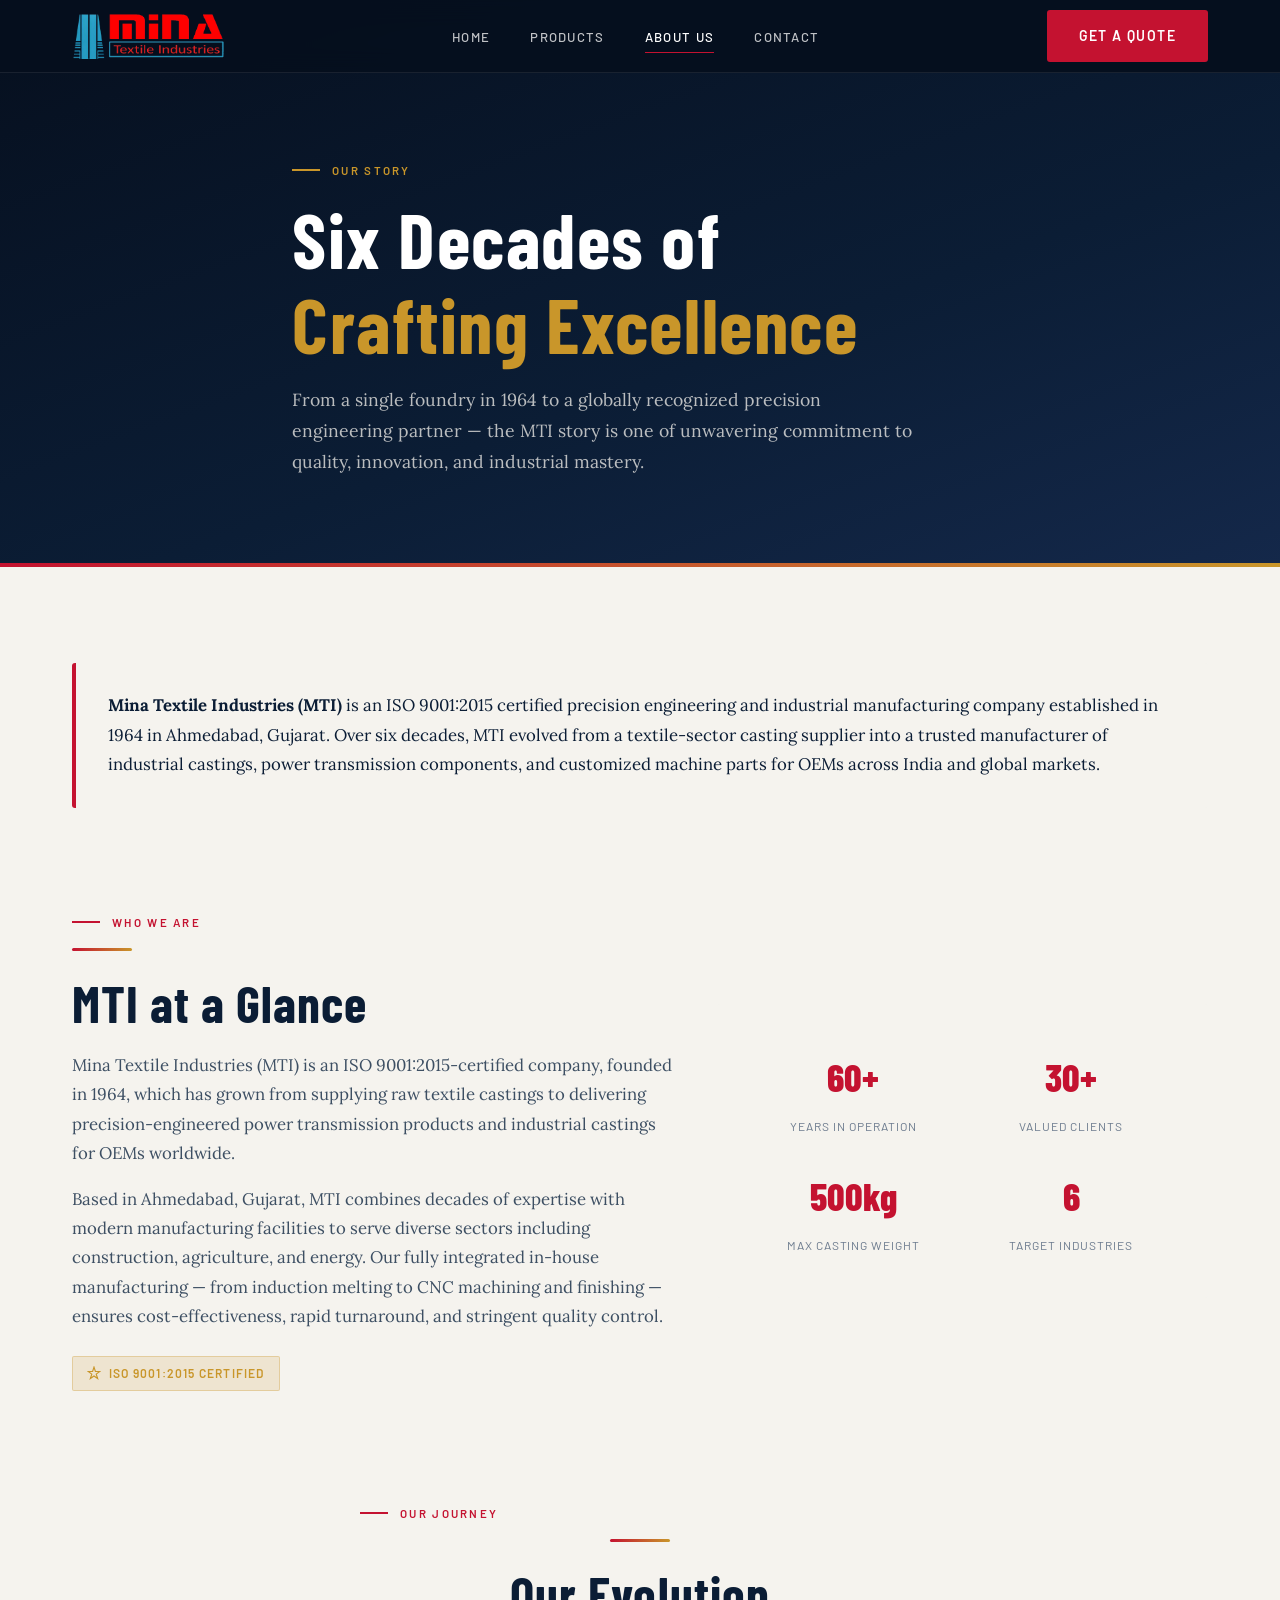
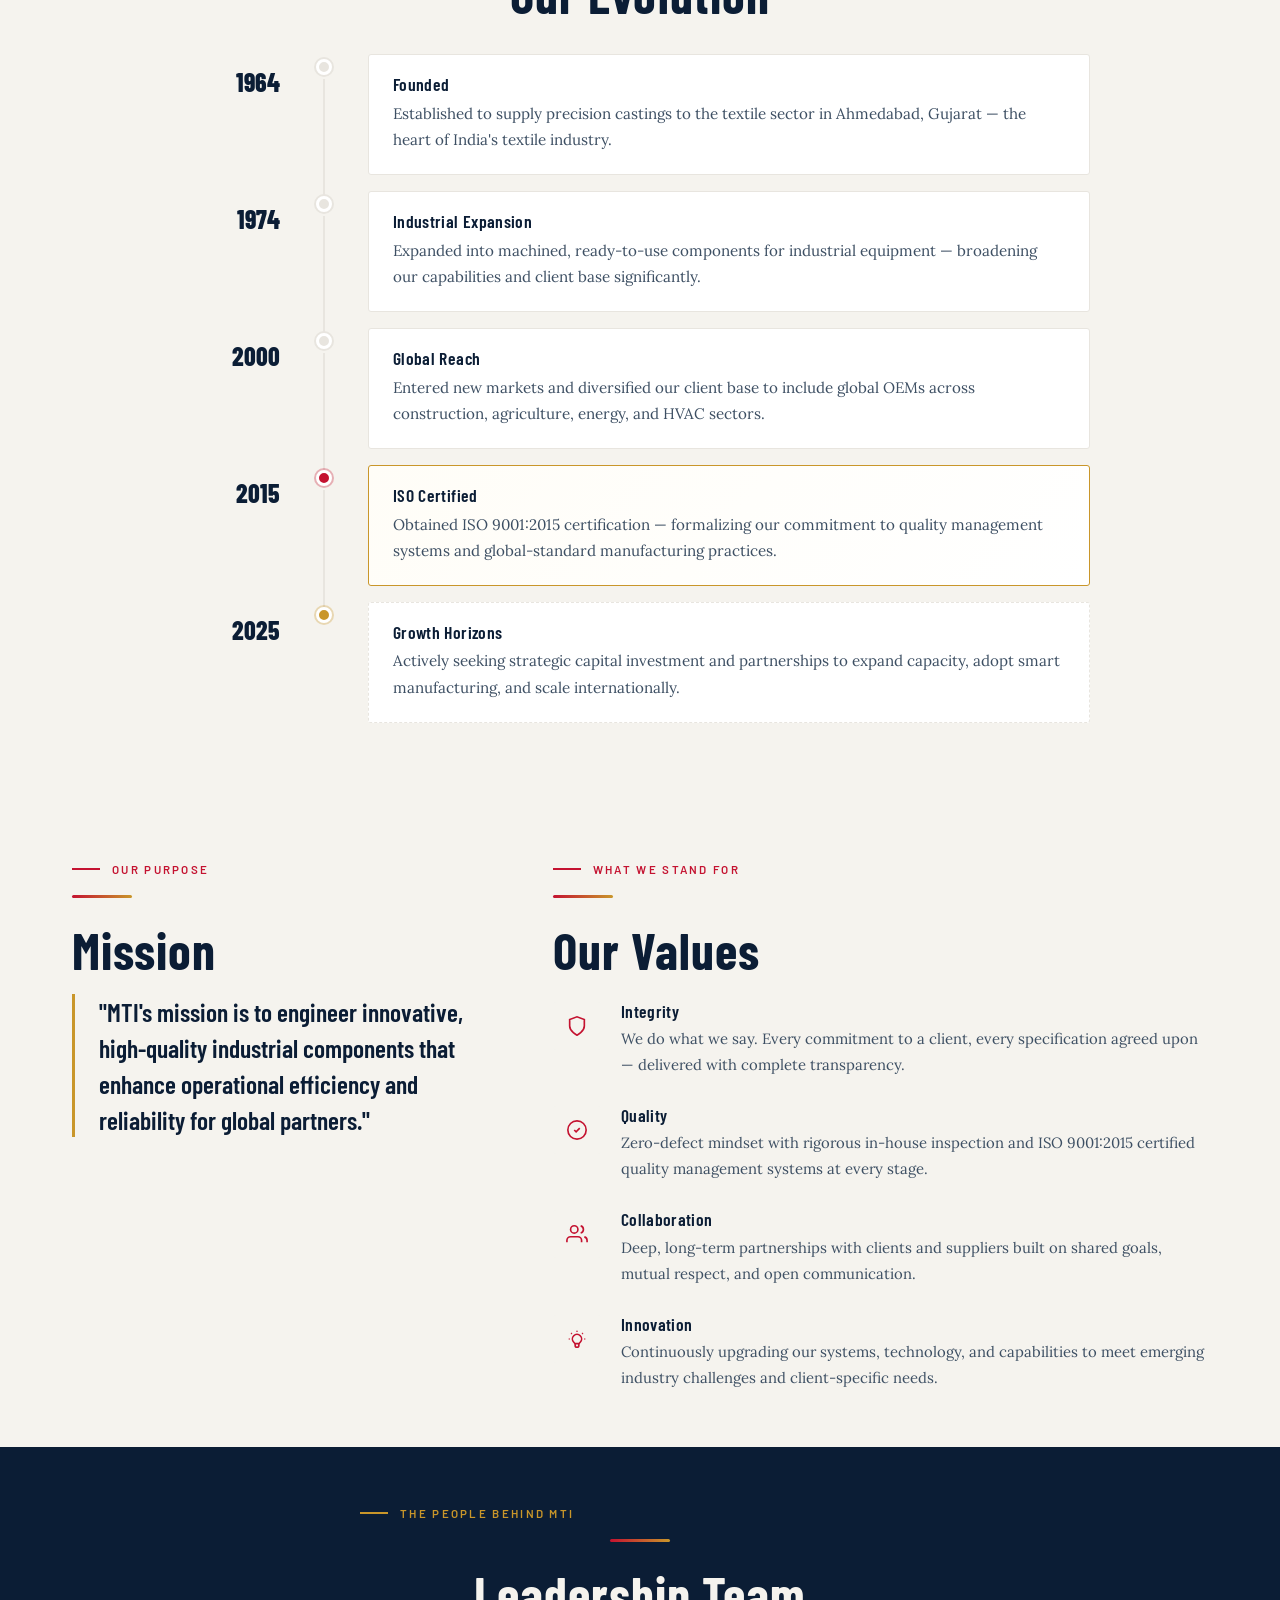
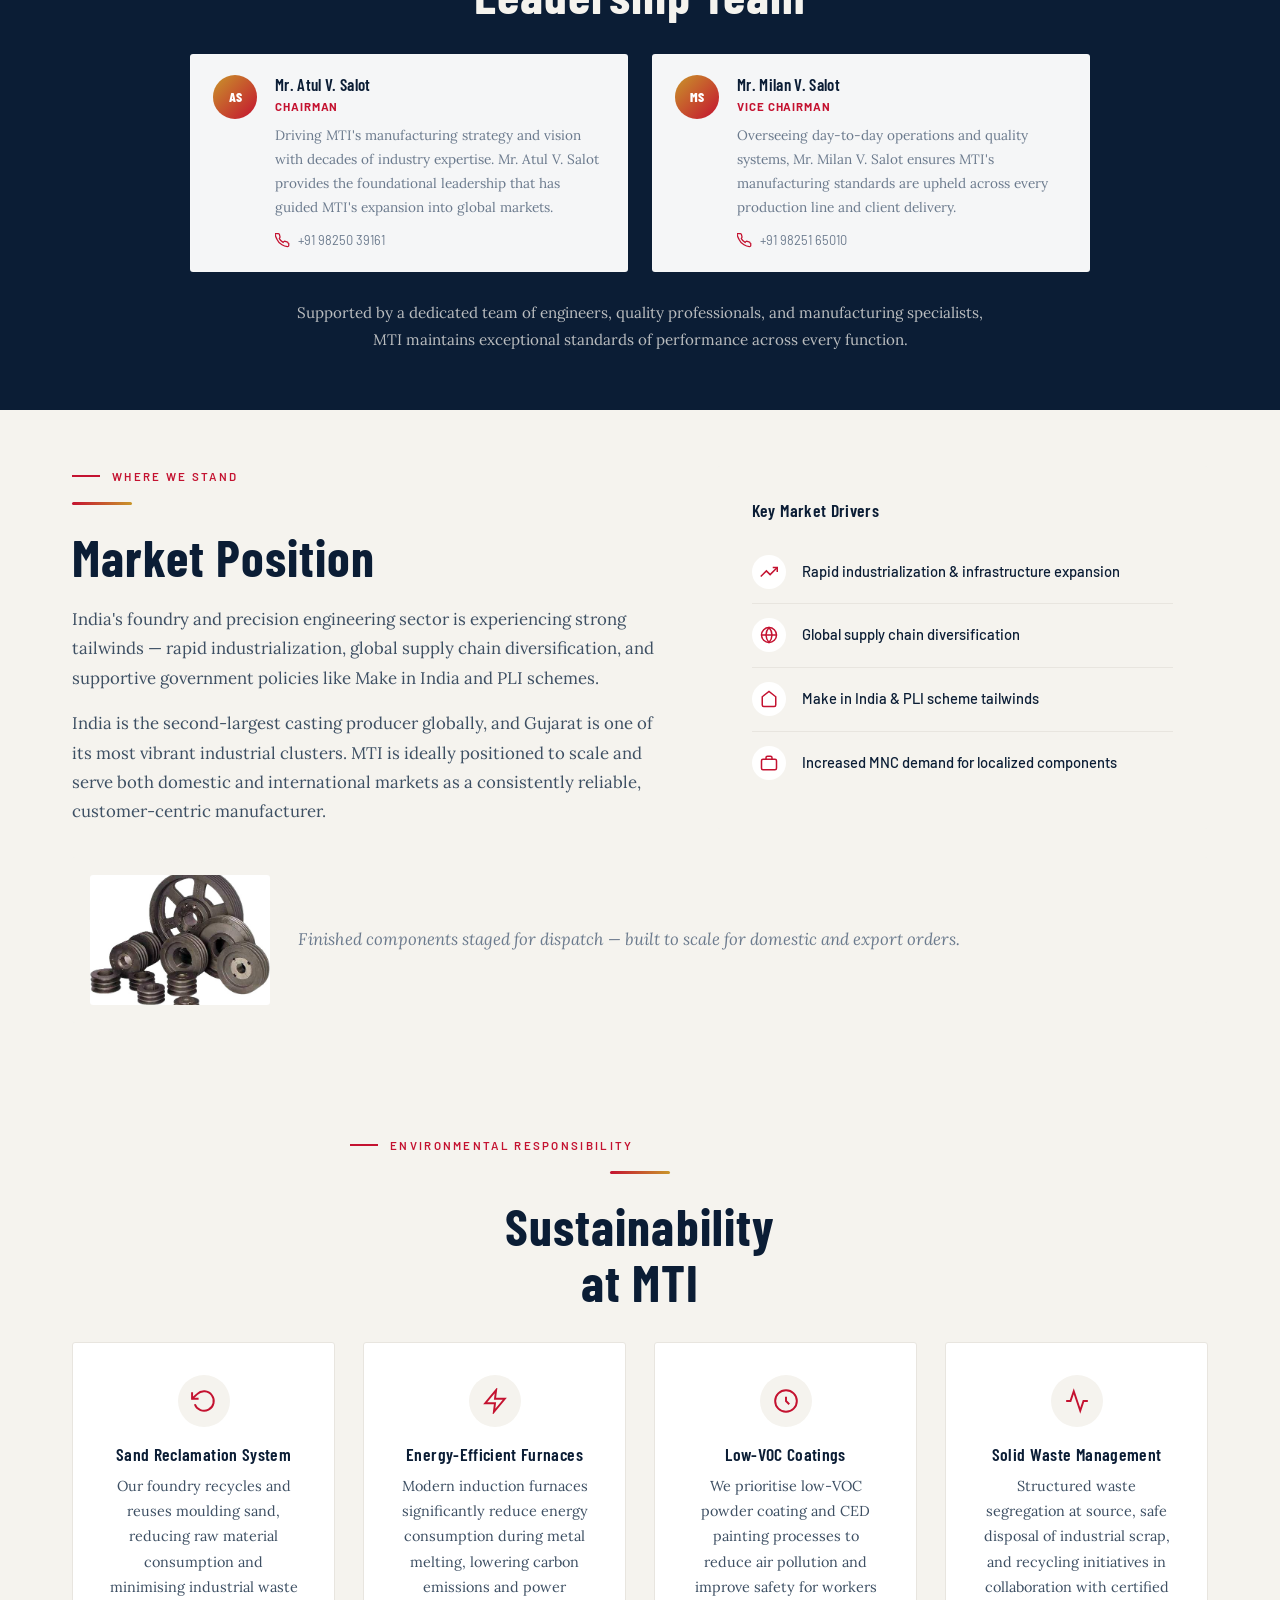
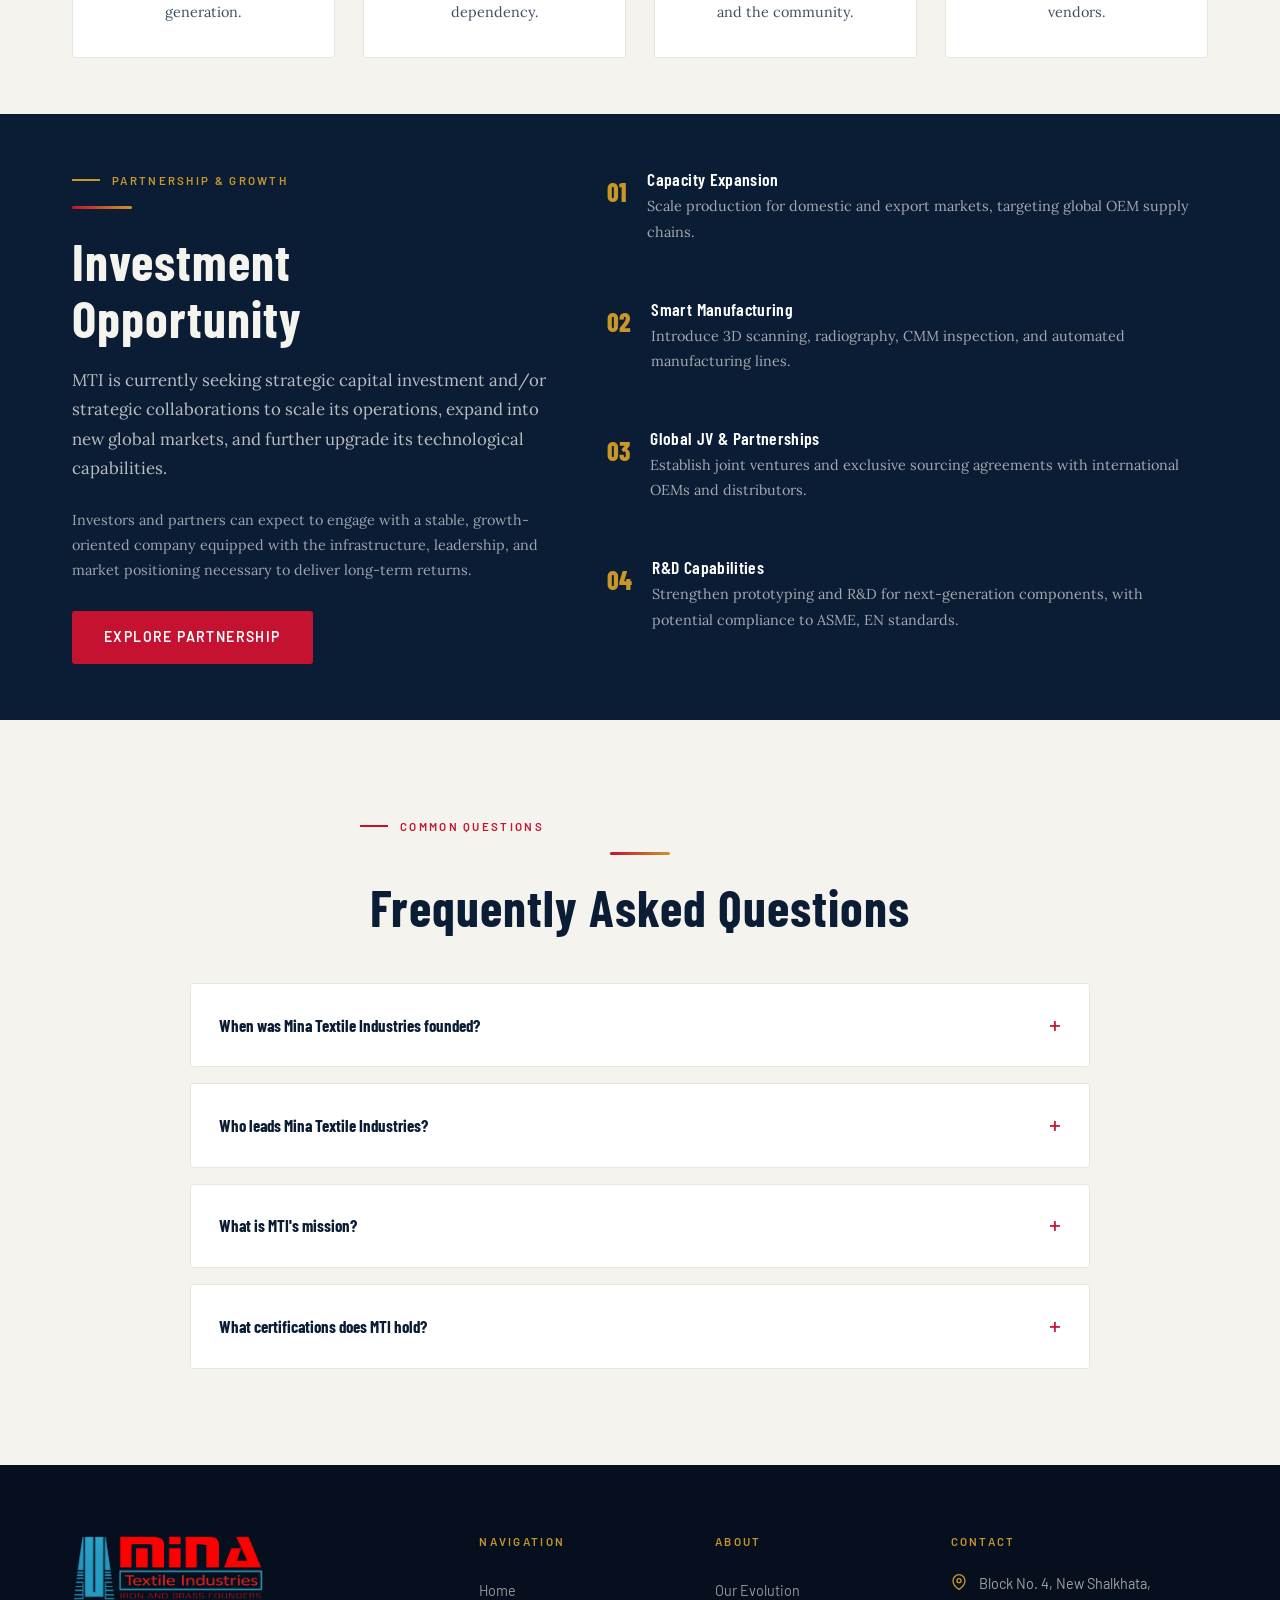
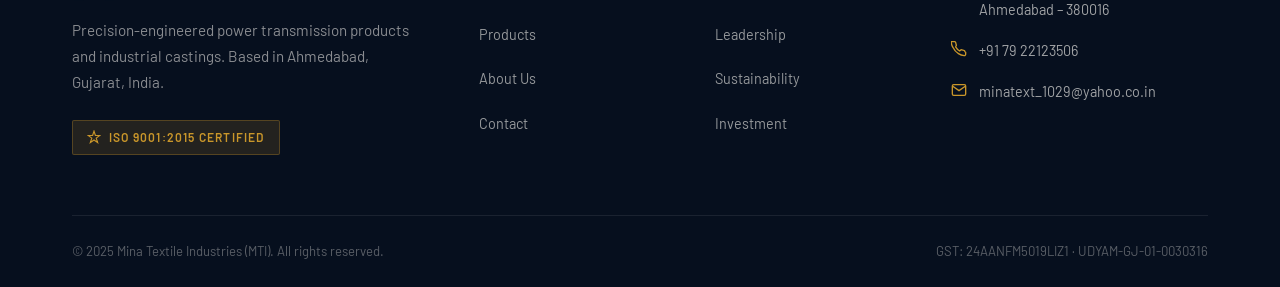
==== commit 2193ea15: "Update about.html" ====
--- a/about.html
+++ b/about.html
@@ -161,7 +161,7 @@
           <span class="asp-label">Valued Clients</span>
         </div>
         <div class="asp-item">
-          <span class="asp-num"><span data-target="8000">0</span>kg</span>
+          <span class="asp-num"><span data-target="500">0</span>kg</span>
           <span class="asp-label">Max Casting Weight</span>
         </div>
         <div class="asp-item">
--- a/styles.css
+++ b/styles.css
@@ -385,13 +385,14 @@
 }
 .hero__bg {
   position: absolute; inset: 0;
-  background:
+  background-color: var(--dark);
+  background-image:
     radial-gradient(circle at 15% 20%, rgba(201,150,42,.18) 0%, transparent 45%),
     radial-gradient(circle at 85% 80%, rgba(196,18,48,.16) 0%, transparent 50%),
     linear-gradient(rgba(6,15,30,.55), rgba(6,15,30,.55)),
     url('hero-boiler-blueprint.jpg');
   background-repeat: no-repeat, no-repeat, no-repeat, no-repeat;
-  background-size: cover, cover, cover, cover;
+  background-size: cover, cover, cover, contain;
   background-position: center, center, center, center;
 }
 .hero__overlay {
@@ -433,12 +434,7 @@
 .page-hero { position: relative; padding: 160px 0 90px; overflow: hidden; }
 .page-hero__bg {
   position: absolute; inset: 0;
-  background:
-    linear-gradient(rgba(6,15,30,.55), rgba(6,15,30,.55)),
-    url('hero-boiler-blueprint.jpg');
-  background-repeat: no-repeat, no-repeat;
-  background-size: cover, cover;
-  background-position: center, center;
+  background: linear-gradient(160deg, var(--dark) 0%, var(--navy) 60%, var(--navy-mid) 100%);
 }
 .page-hero__content { position: relative; z-index: 2; max-width: 760px; }
 .page-hero__content .section-label { color: var(--gold); }
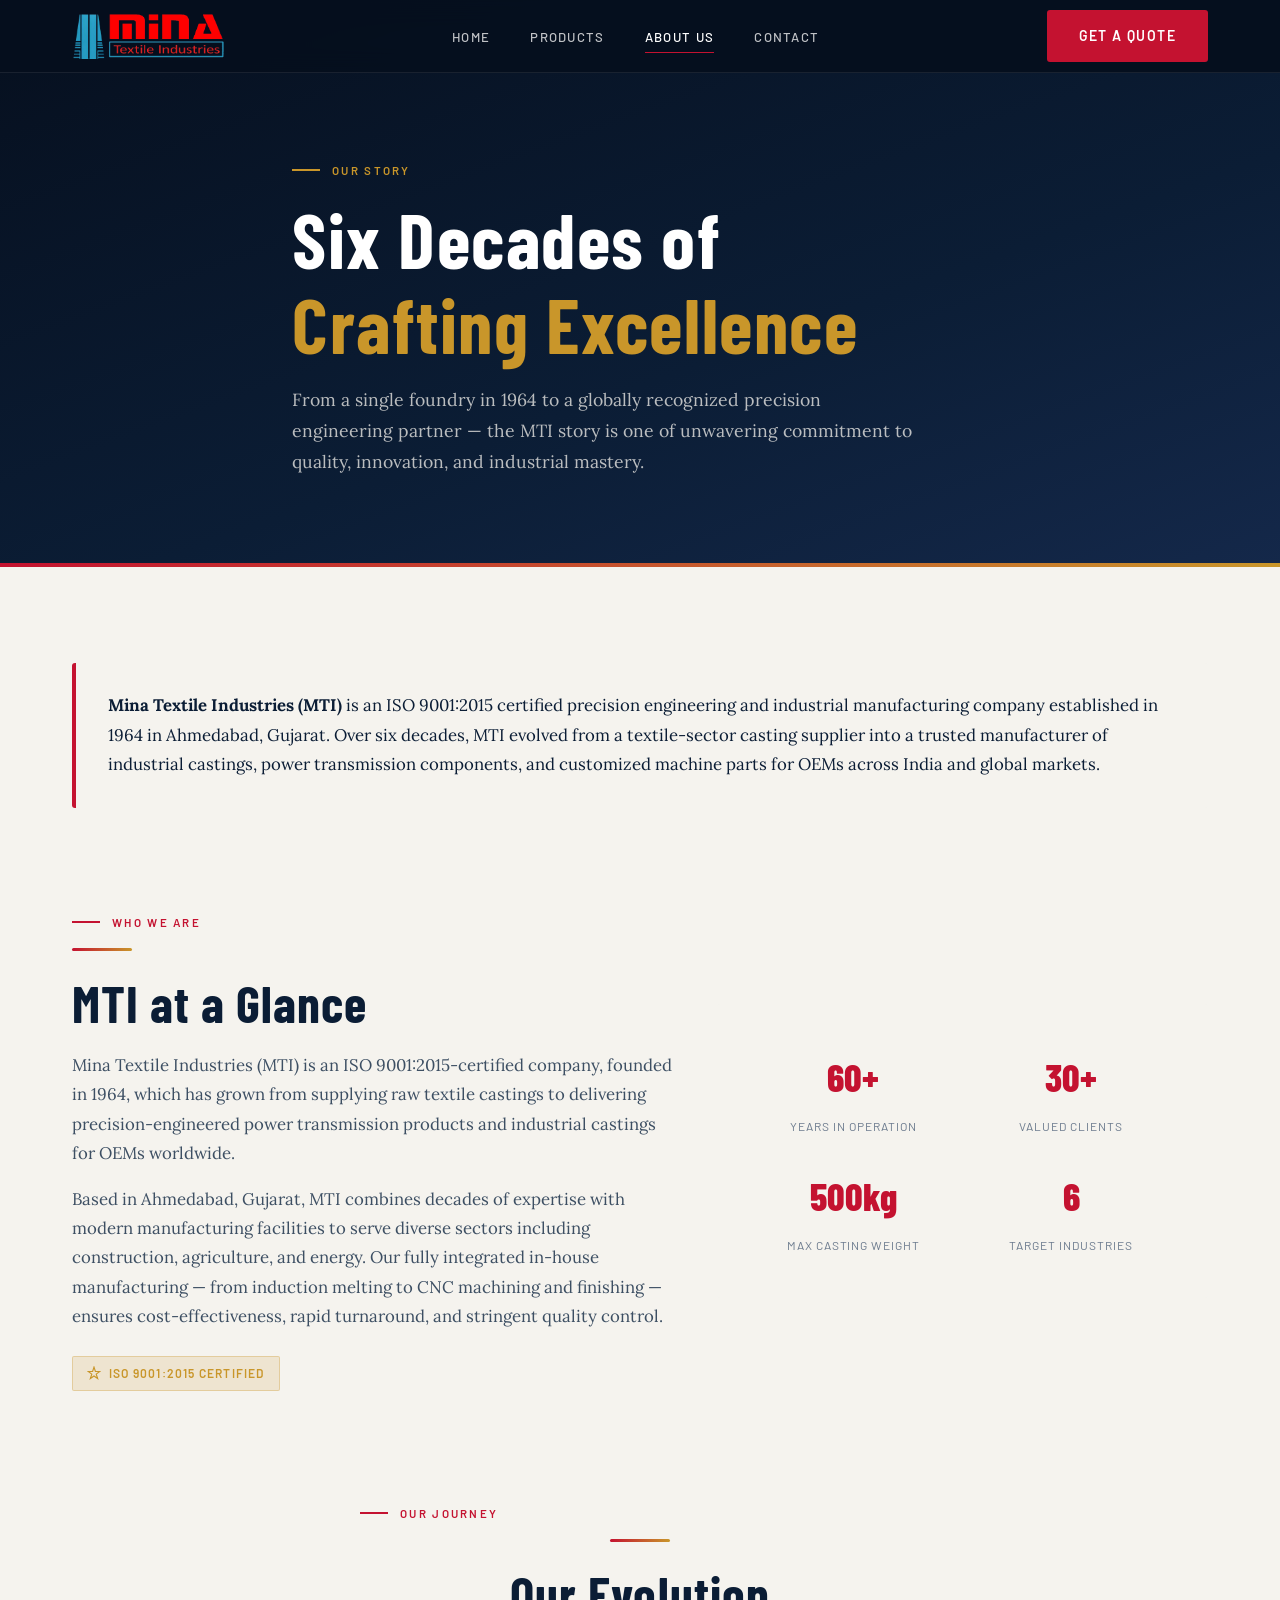
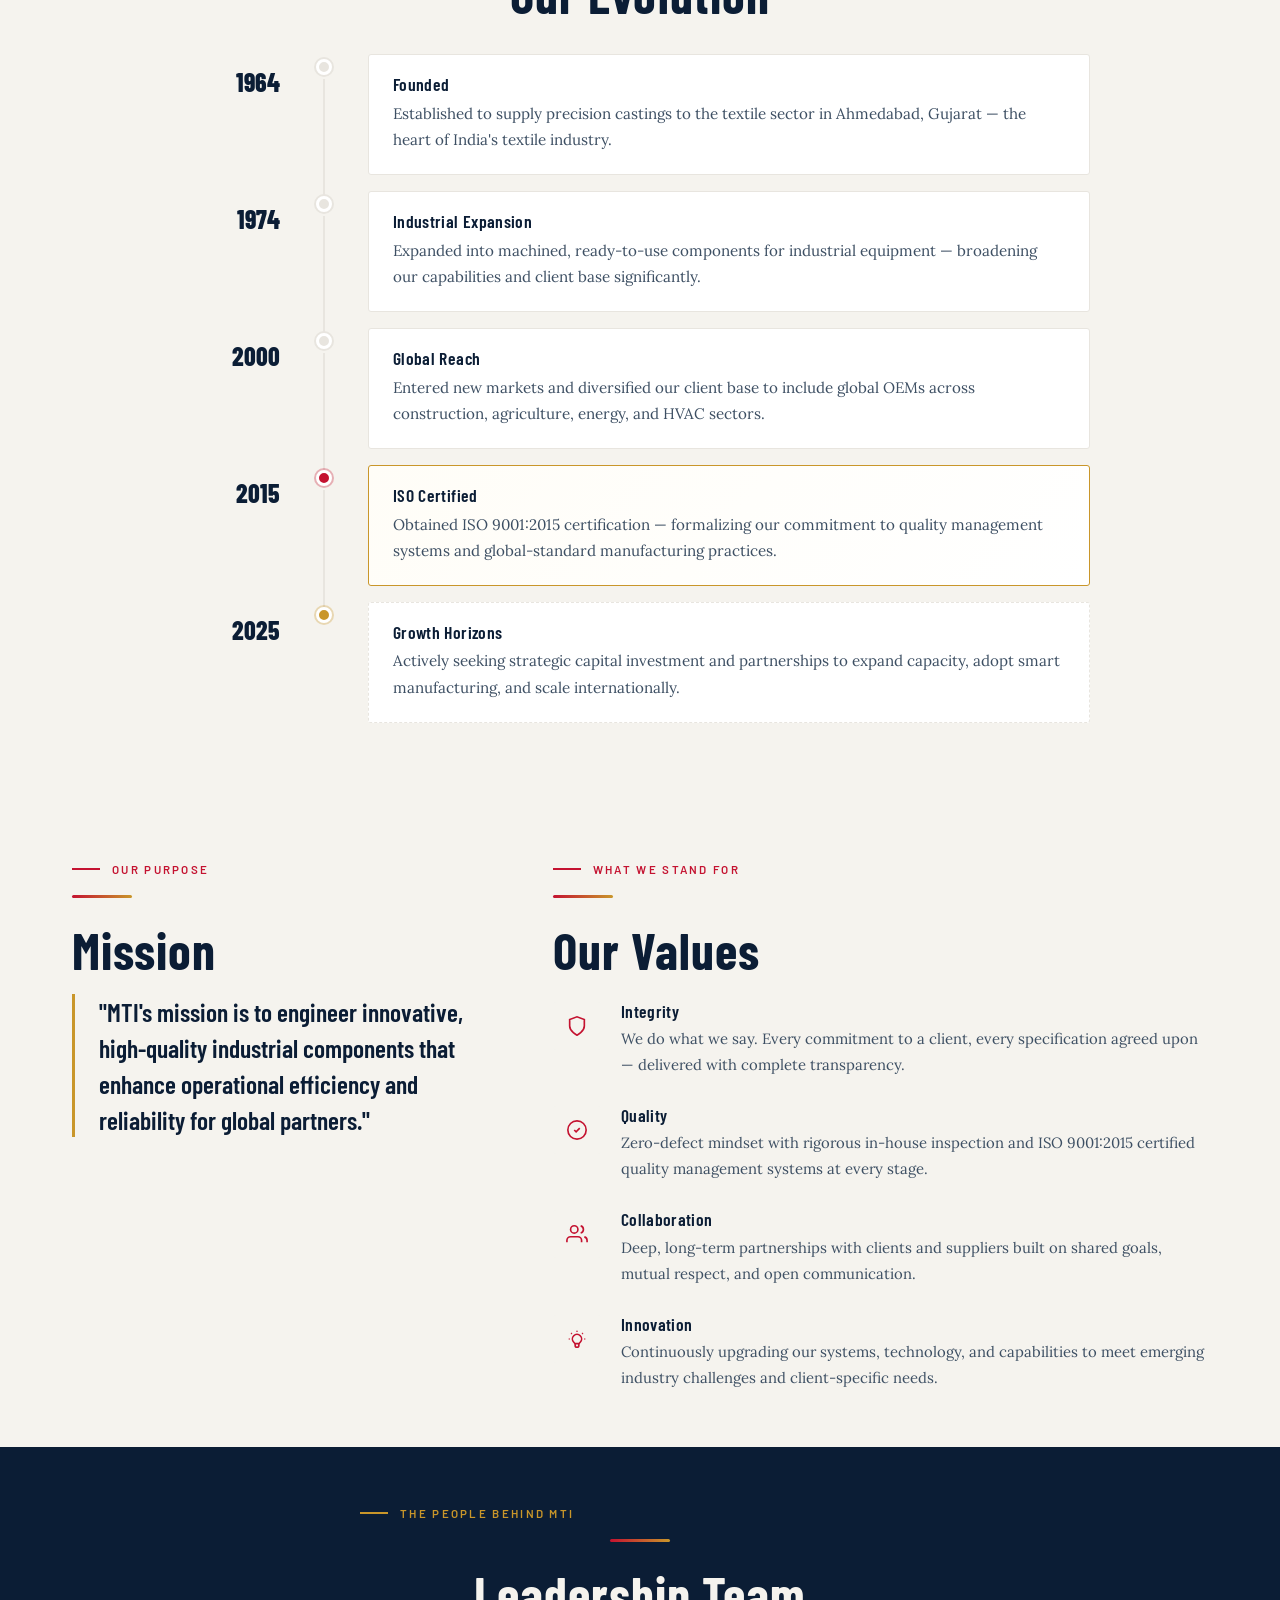
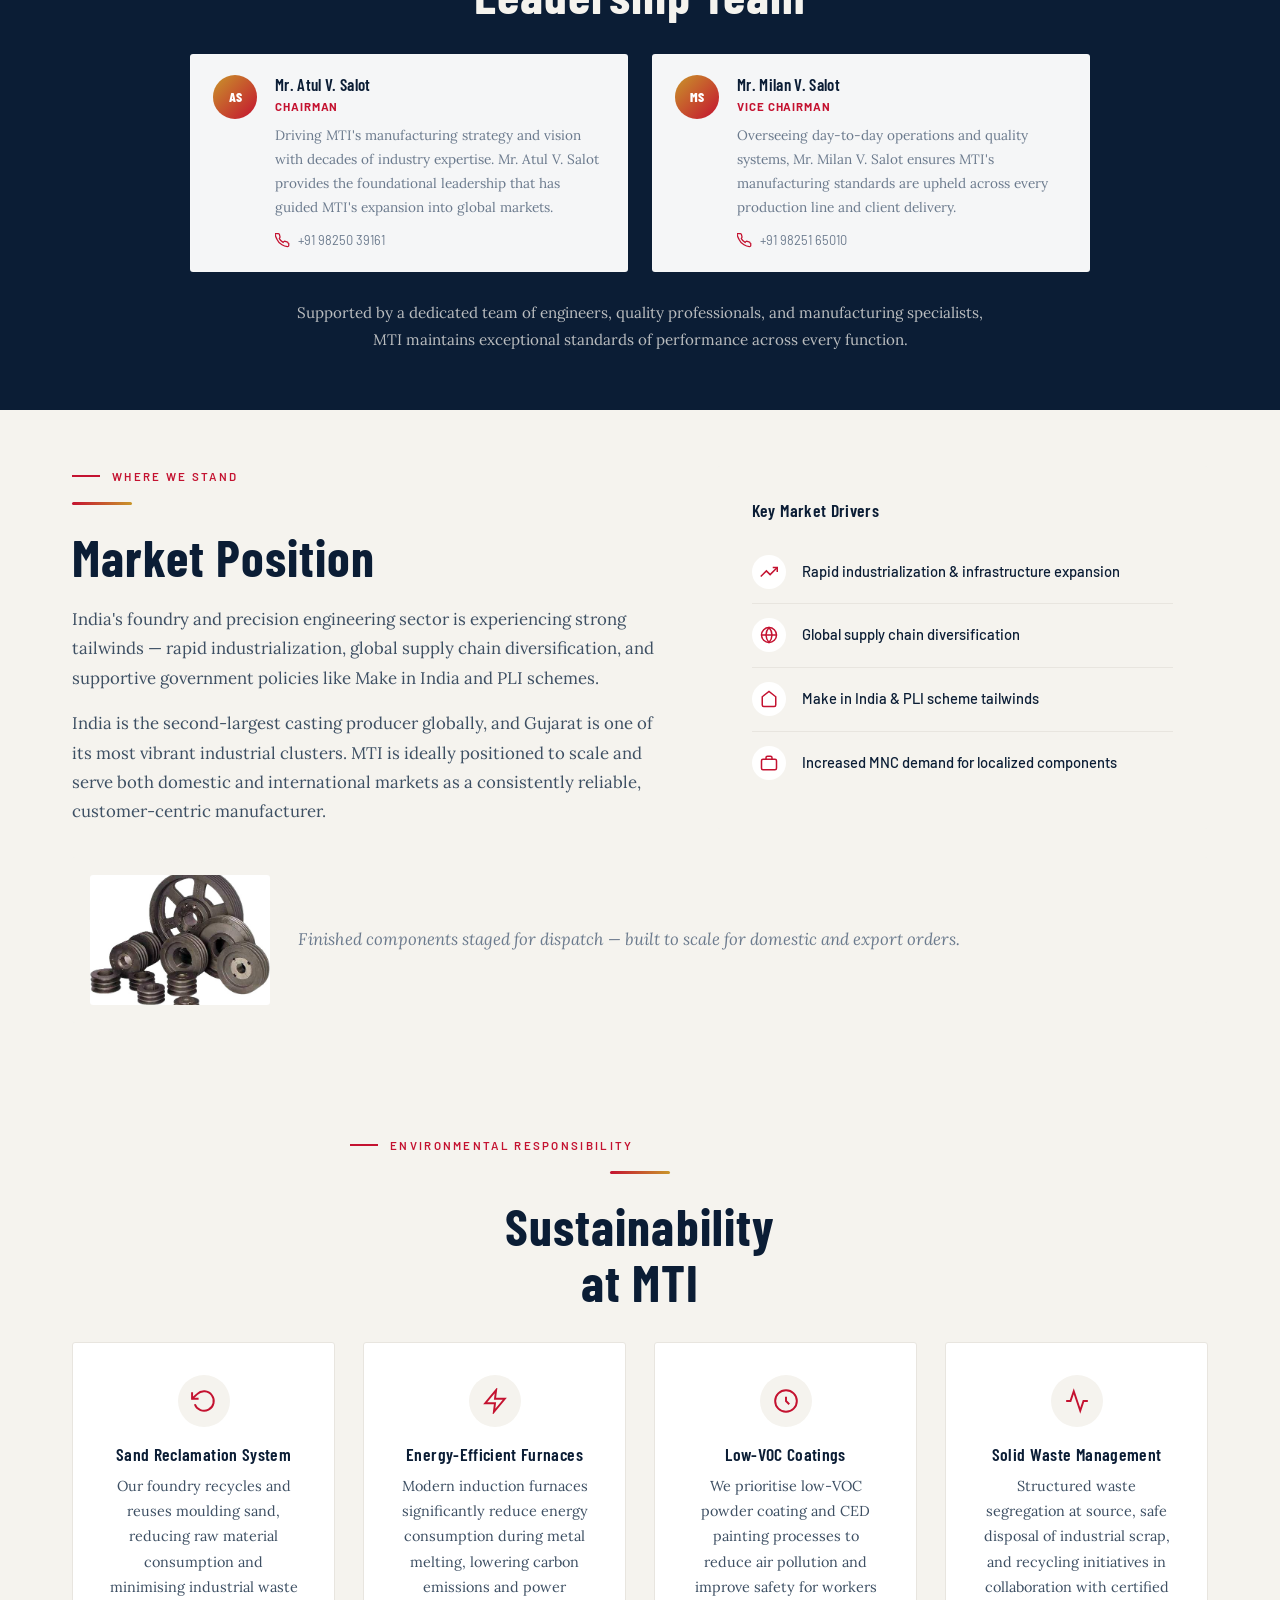
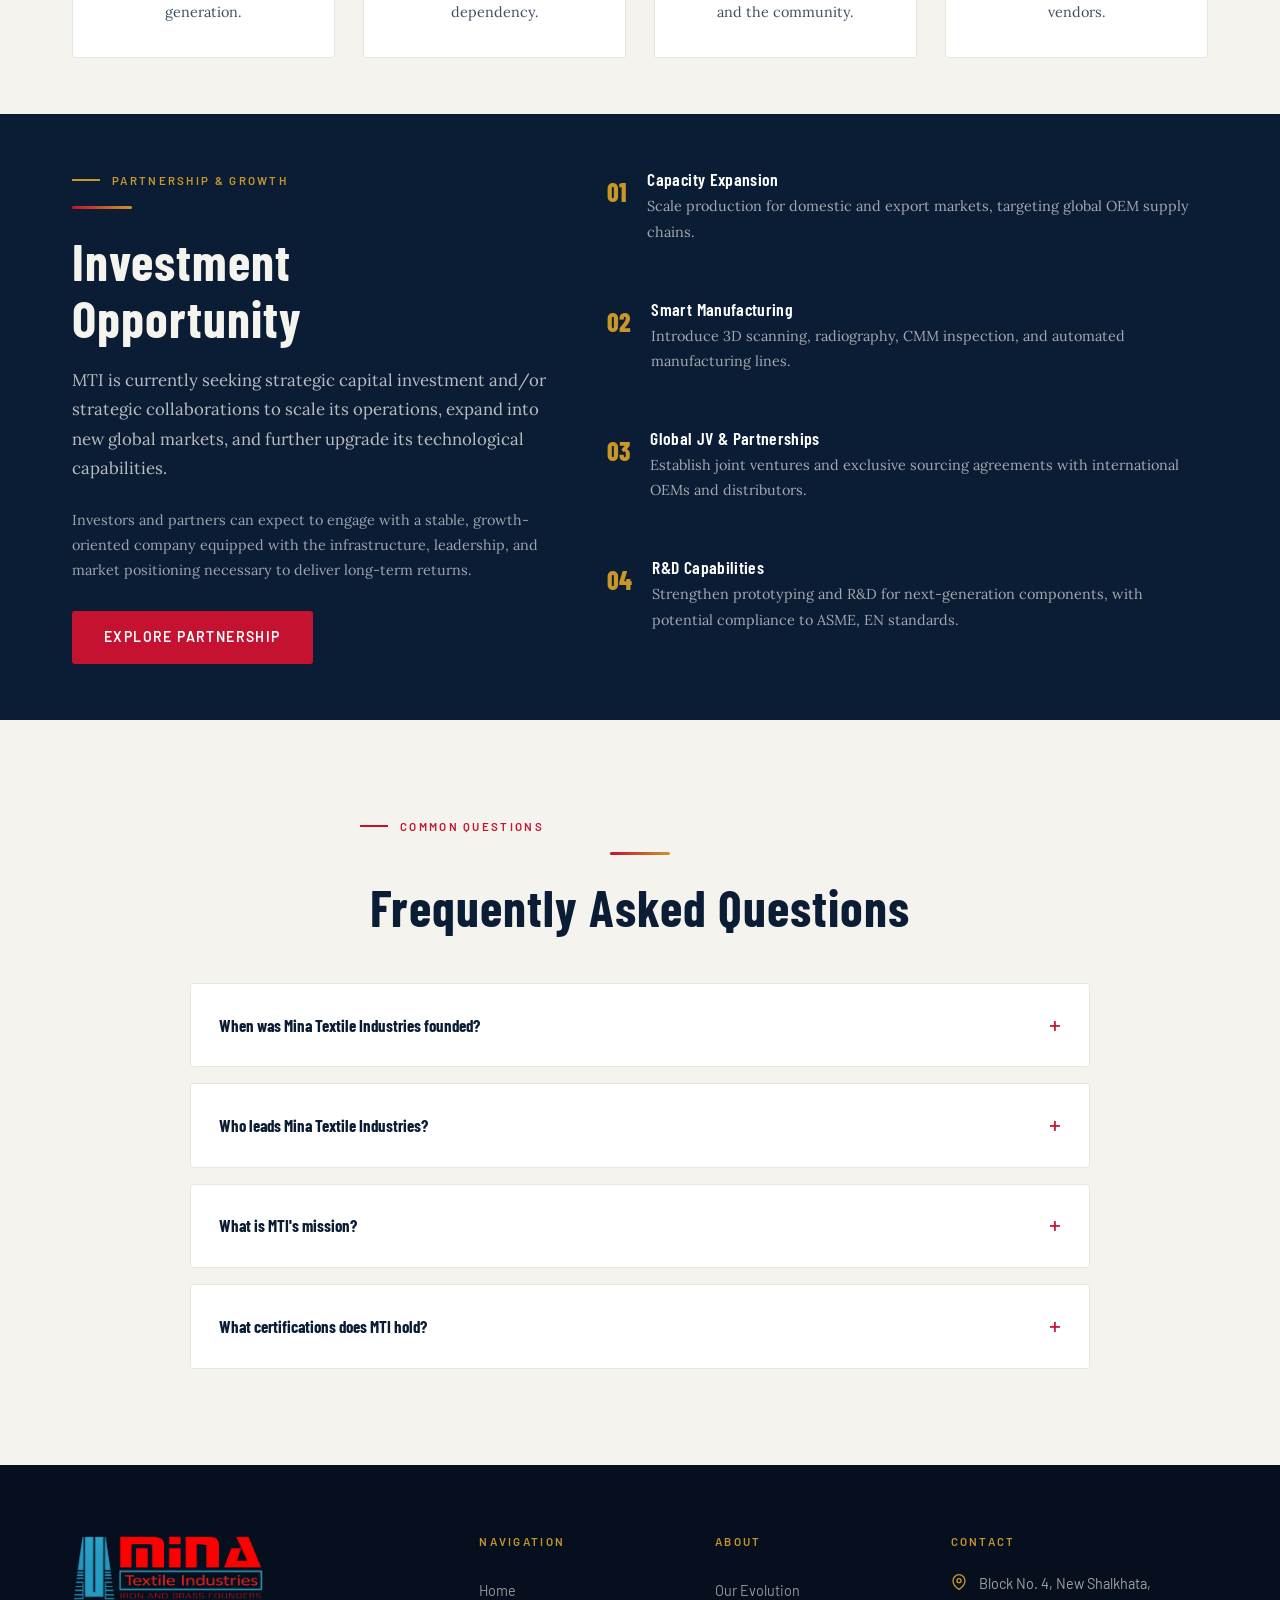
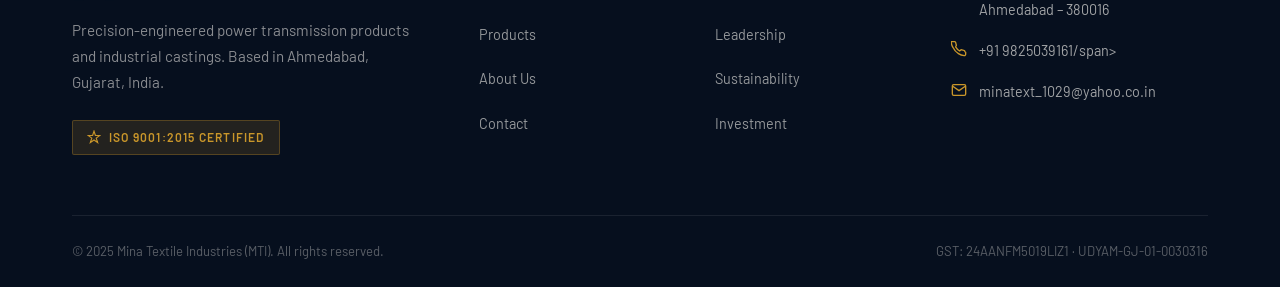
==== commit 67d9a22a: "Update about.html" ====
--- a/about.html
+++ b/about.html
@@ -546,7 +546,7 @@
           </div>
           <div class="footer__contact-item">
             <svg width="16" height="16" viewBox="0 0 24 24" fill="none" stroke="currentColor" stroke-width="2"><path d="M22 16.92v3a2 2 0 01-2.18 2 19.79 19.79 0 01-8.63-3.07A19.5 19.5 0 013.07 9.81 19.79 19.79 0 01.18 1.26a2 2 0 012-.27h3a2 2 0 012 1.72c.127.96.361 1.903.7 2.81a2 2 0 01-.45 2.11L6.91 8.91a16 16 0 006.09 6.09l1.21-1.21a2 2 0 012.11-.45c.907.339 1.85.573 2.81.7a2 2 0 011.72 2.02z"/></svg>
-            <span>+91 79 22123506</span>
+            <span>+91 9825039161/span>
           </div>
           <div class="footer__contact-item">
             <svg width="16" height="16" viewBox="0 0 24 24" fill="none" stroke="currentColor" stroke-width="2"><path d="M4 4h16c1.1 0 2 .9 2 2v12c0 1.1-.9 2-2 2H4c-1.1 0-2-.9-2-2V6c0-1.1.9-2 2-2z"/><polyline points="22,6 12,13 2,6"/></svg>
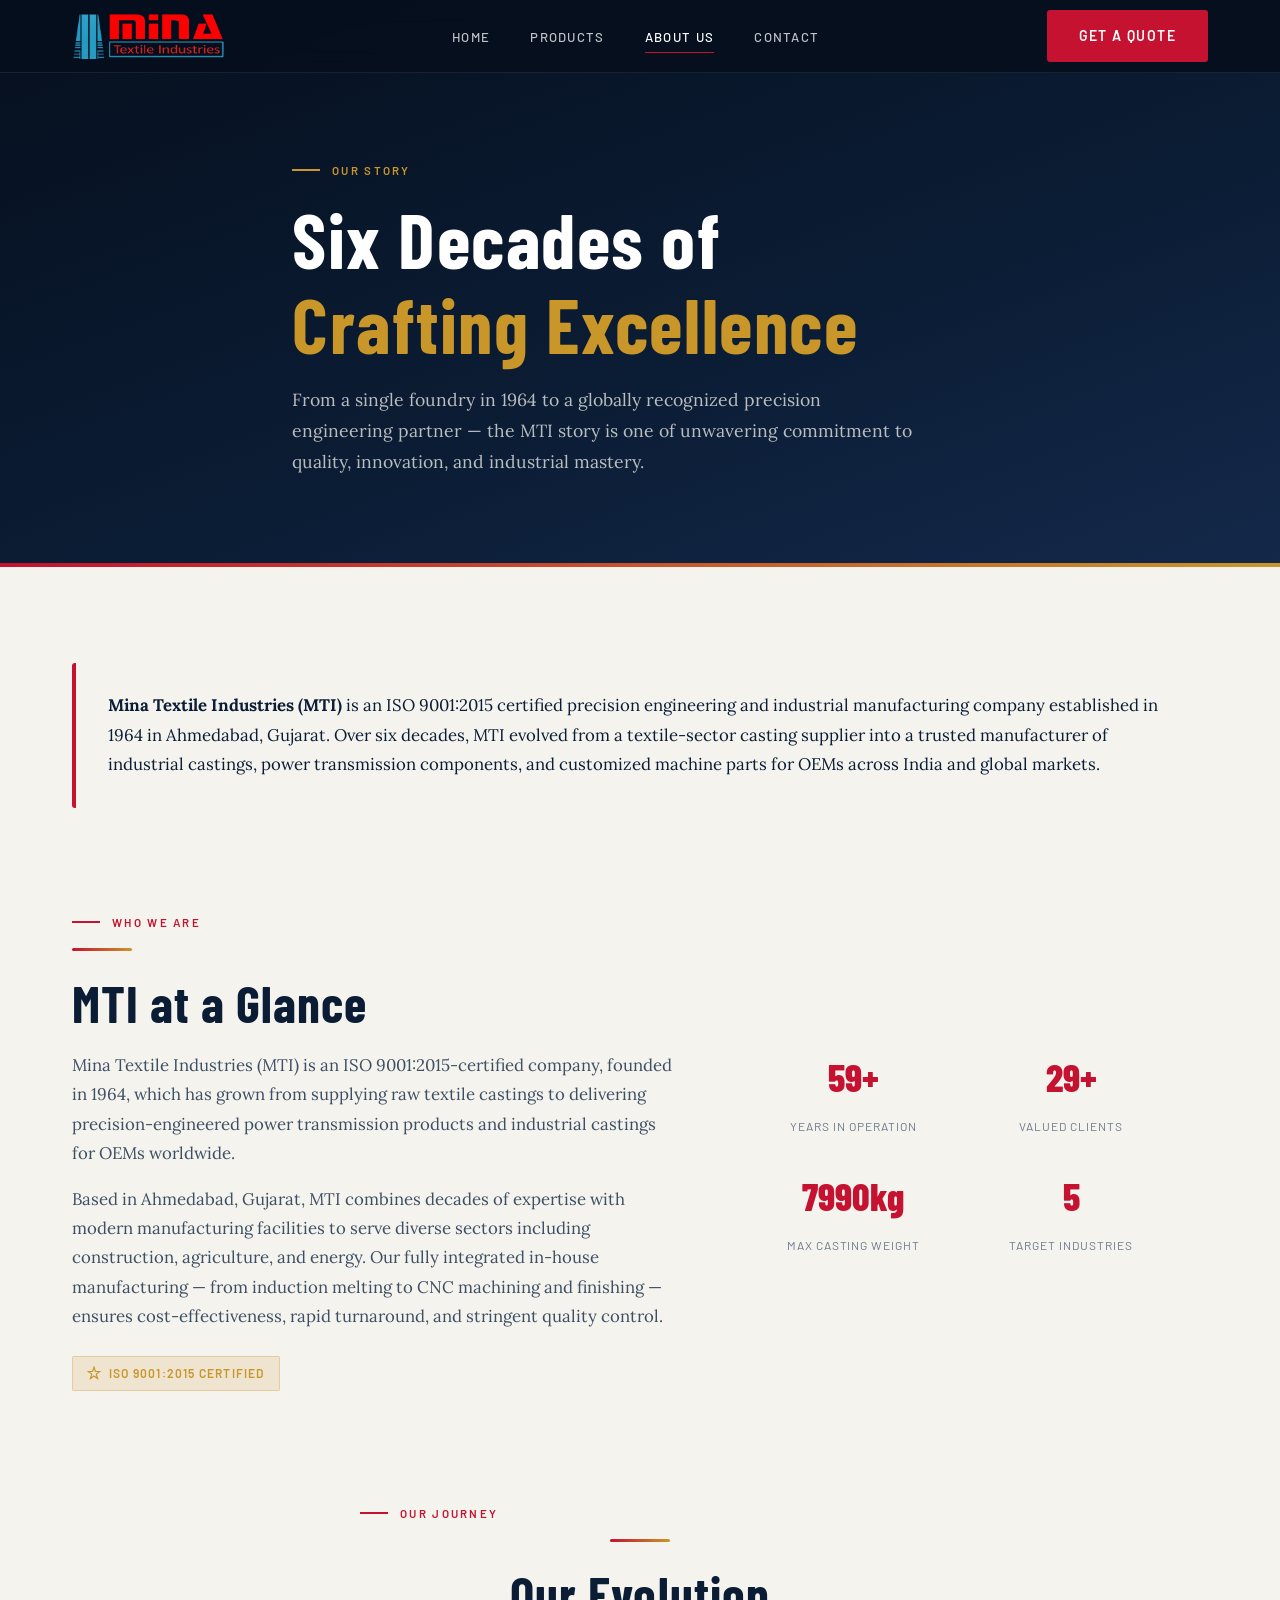
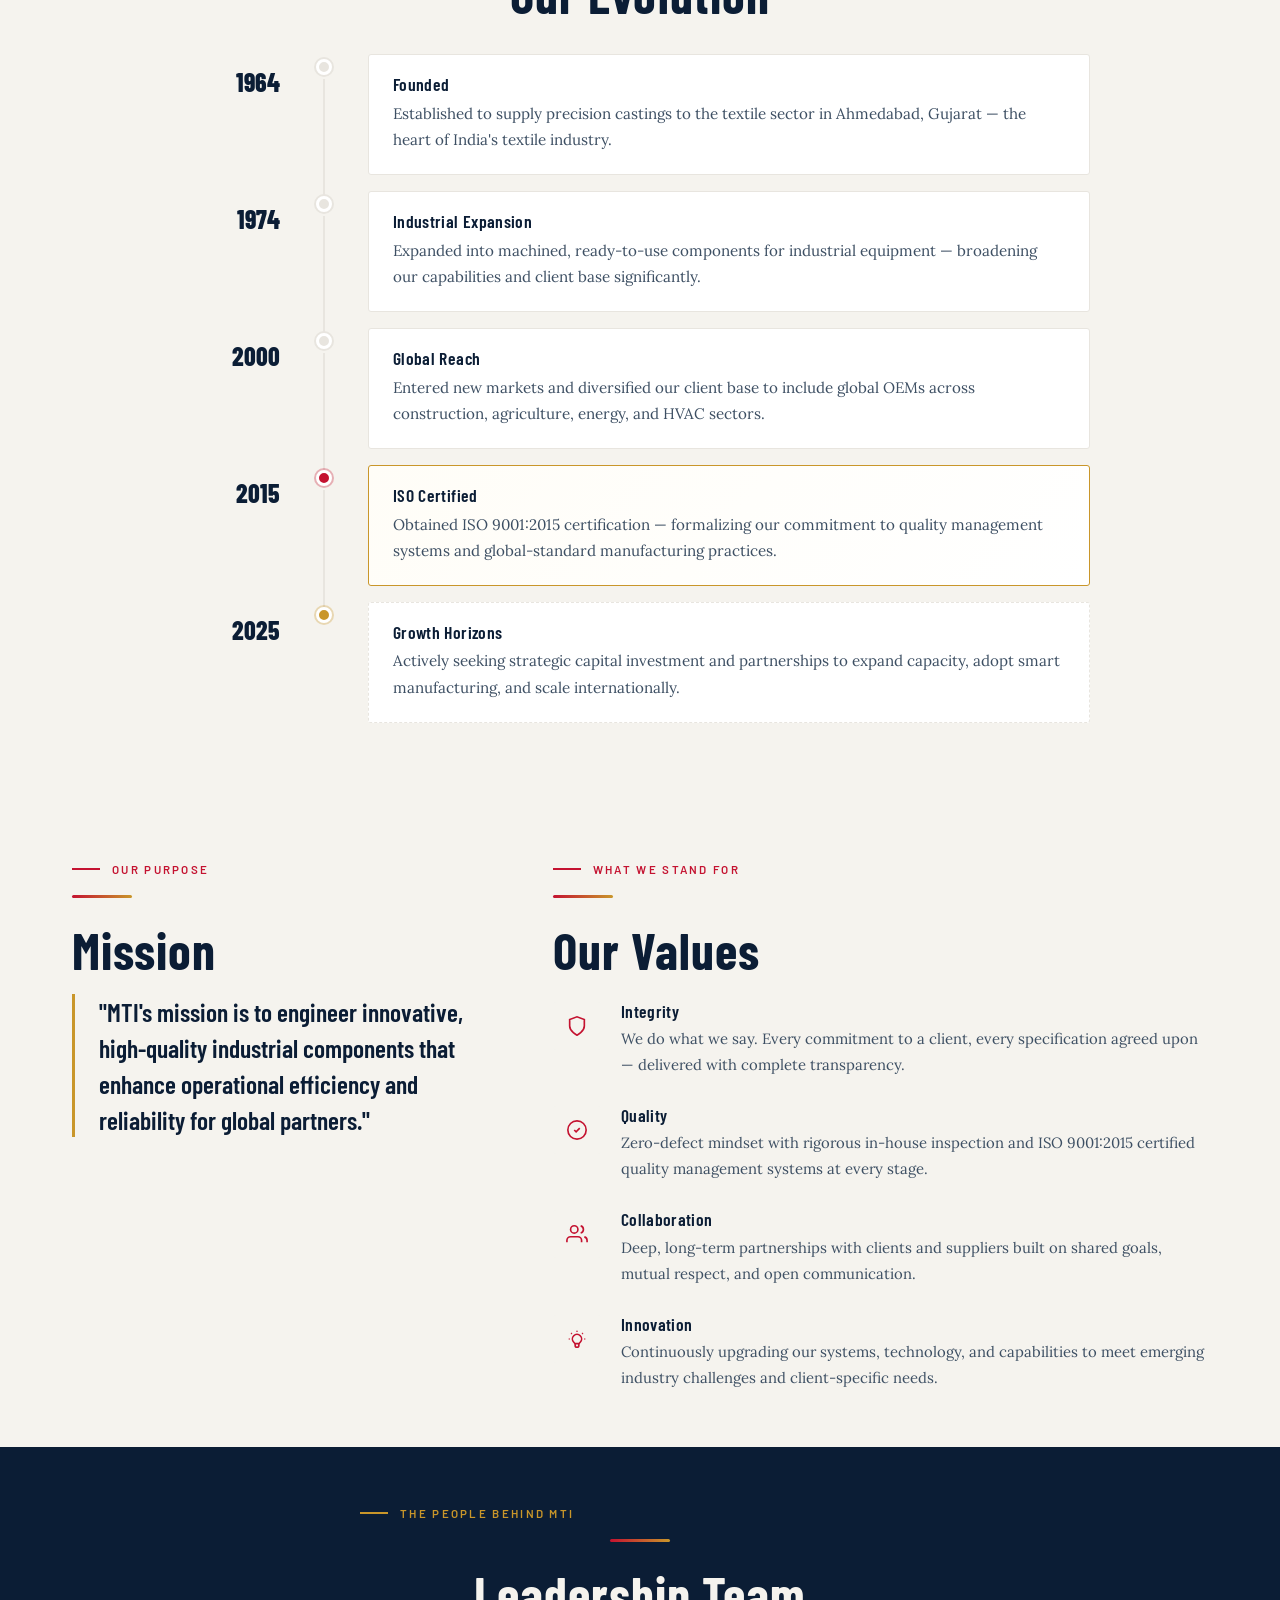
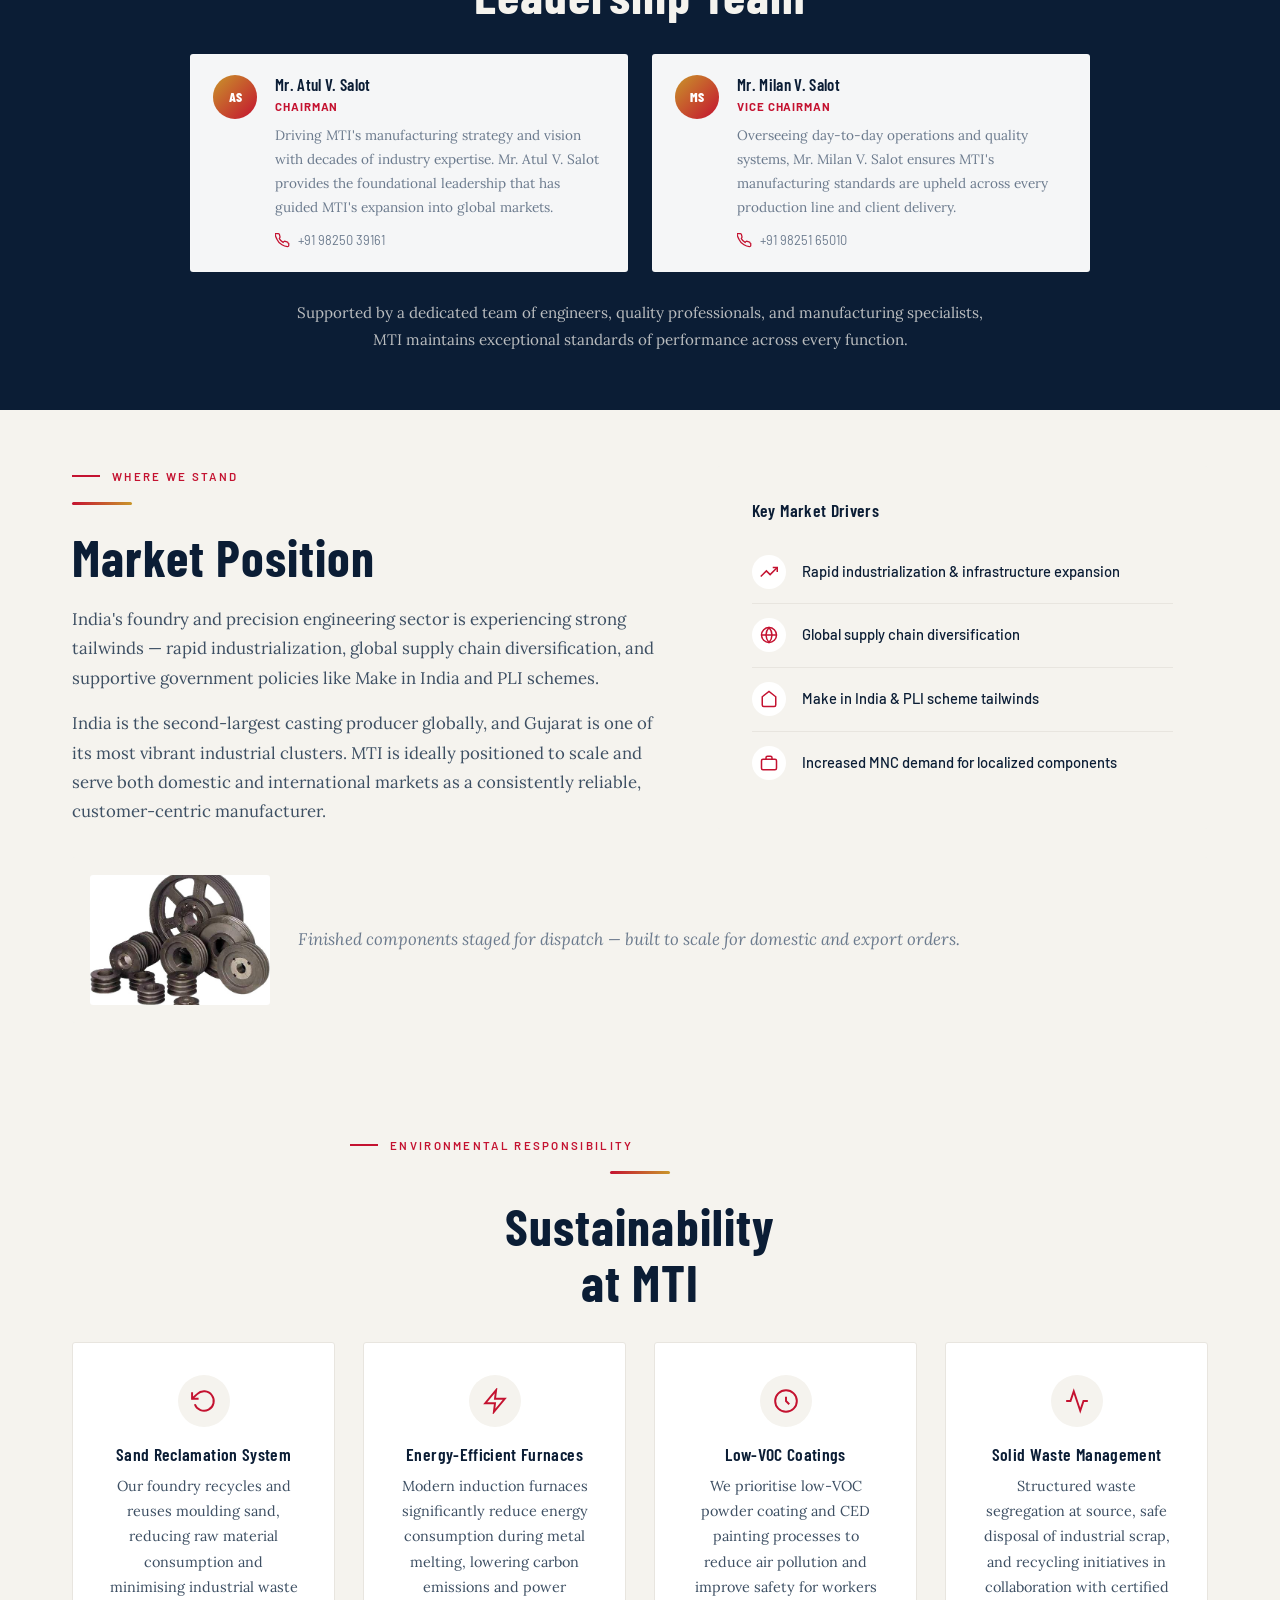
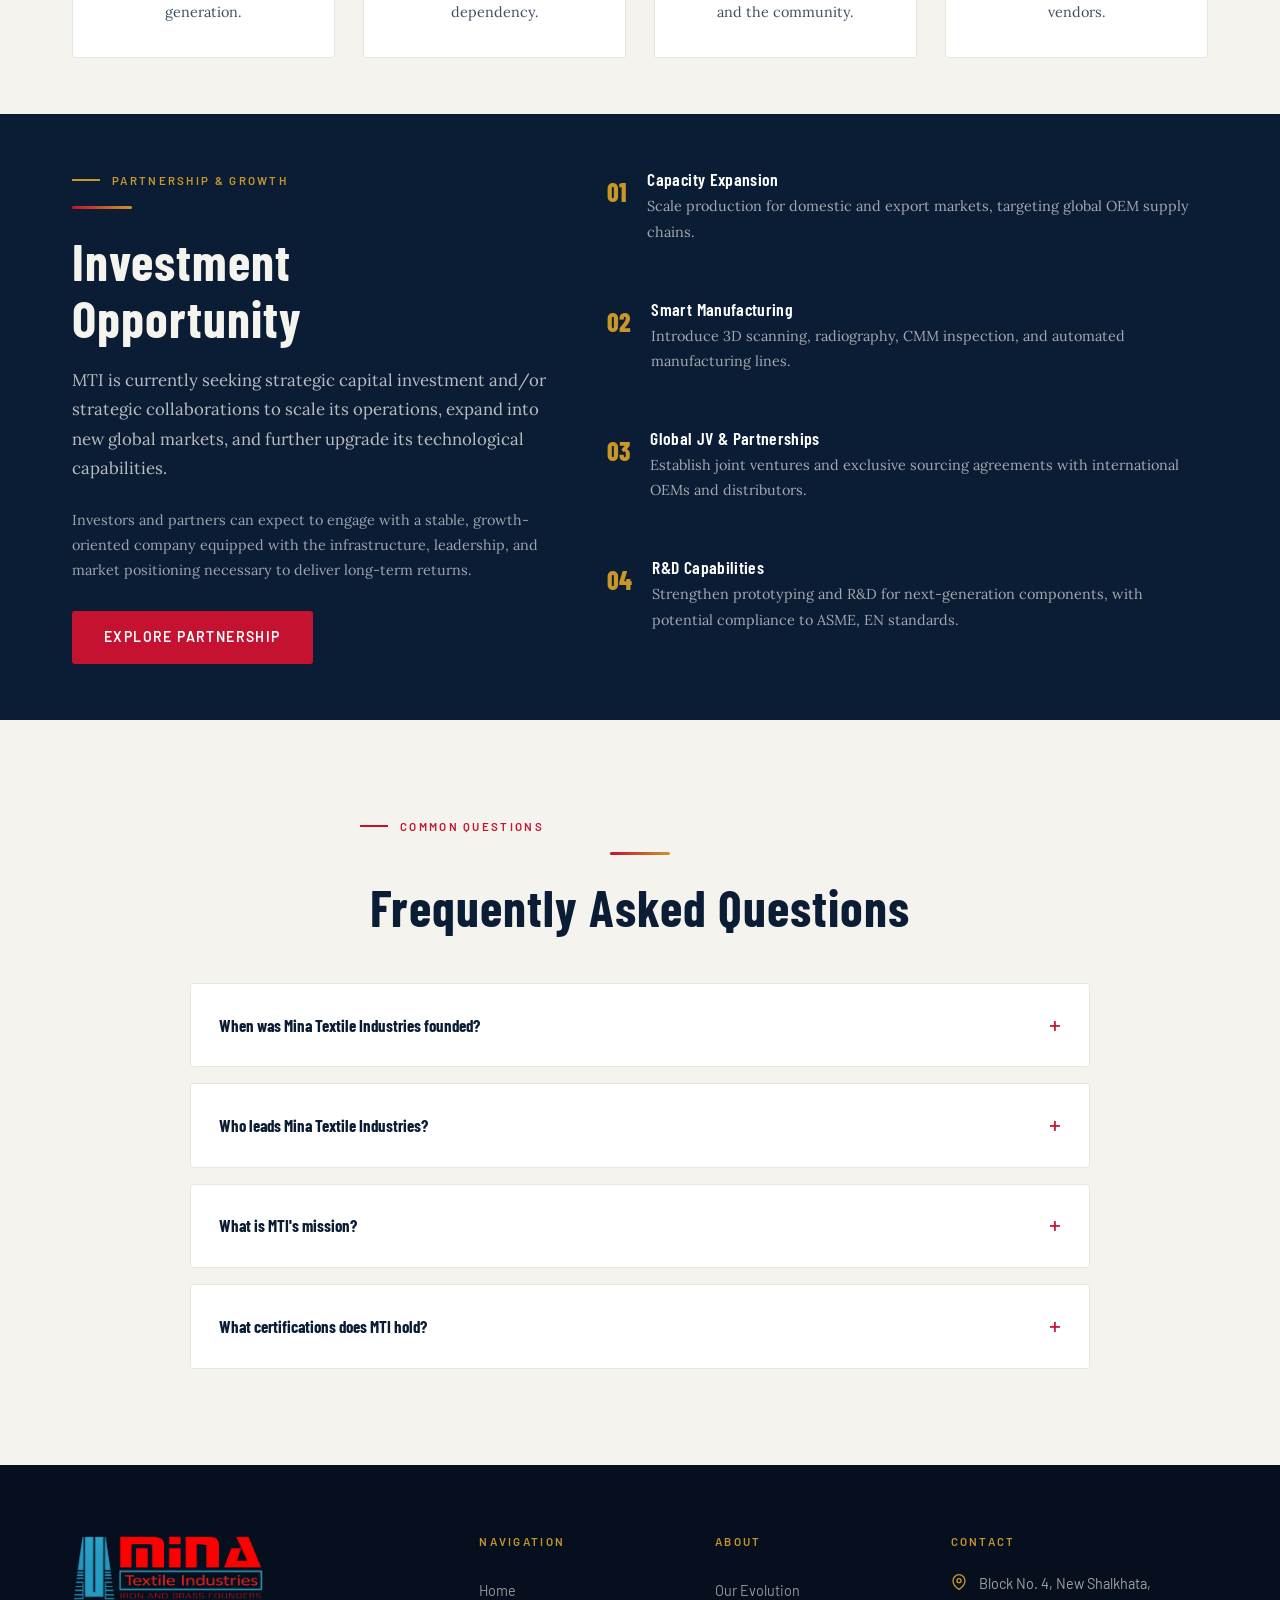
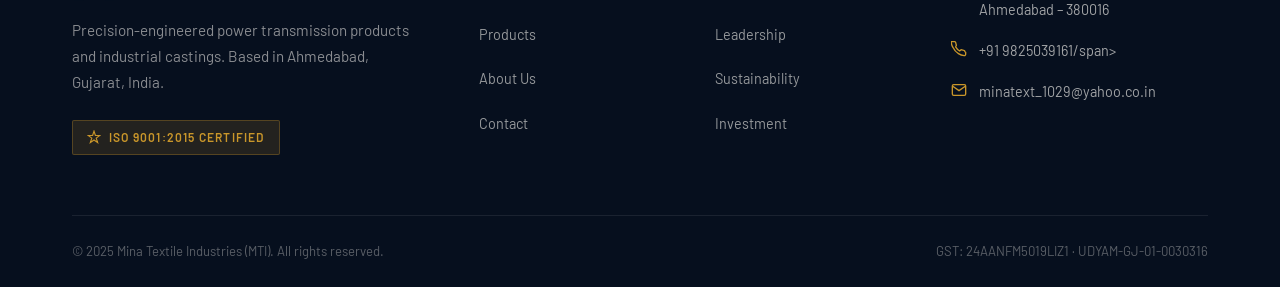
==== commit 4163a82c: "Update about.html" ====
--- a/about.html
+++ b/about.html
@@ -161,7 +161,7 @@
           <span class="asp-label">Valued Clients</span>
         </div>
         <div class="asp-item">
-          <span class="asp-num"><span data-target="500">0</span>kg</span>
+          <span class="asp-num"><span data-target="8000">0</span>kg</span>
           <span class="asp-label">Max Casting Weight</span>
         </div>
         <div class="asp-item">
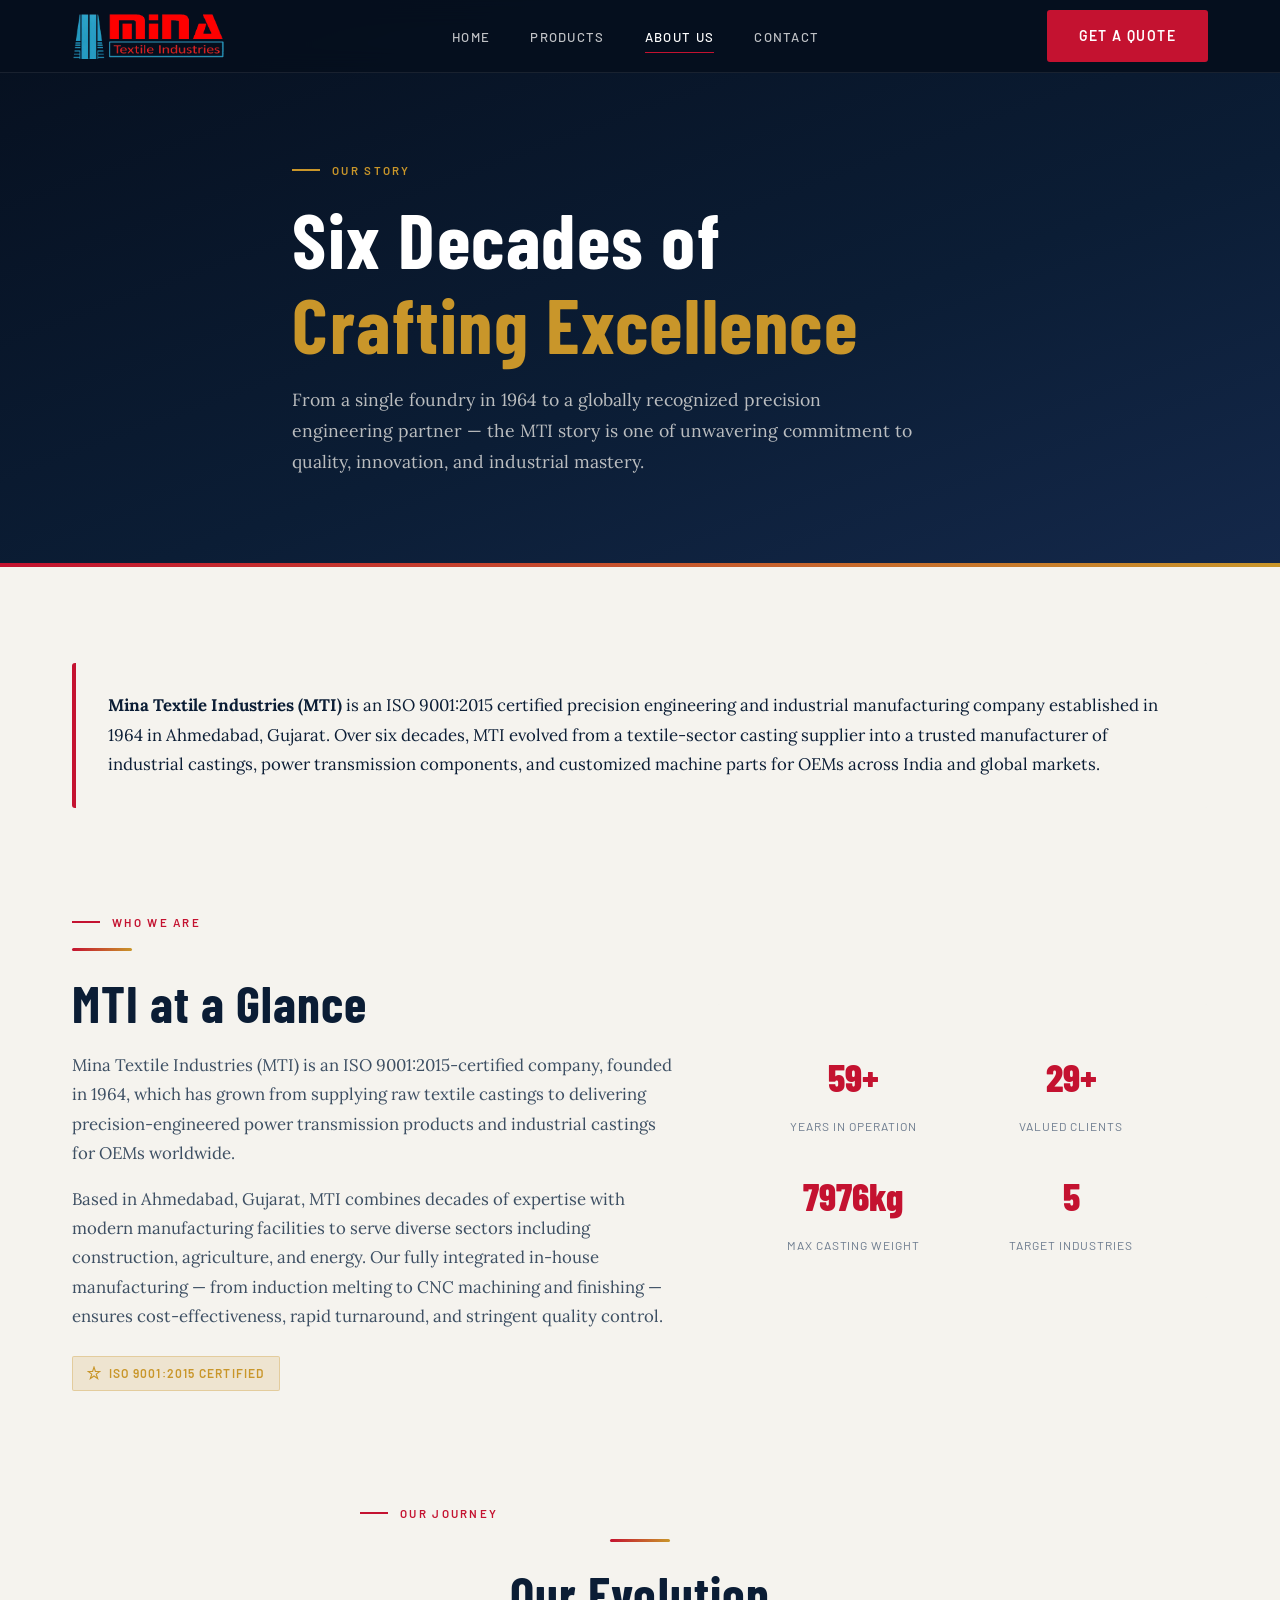
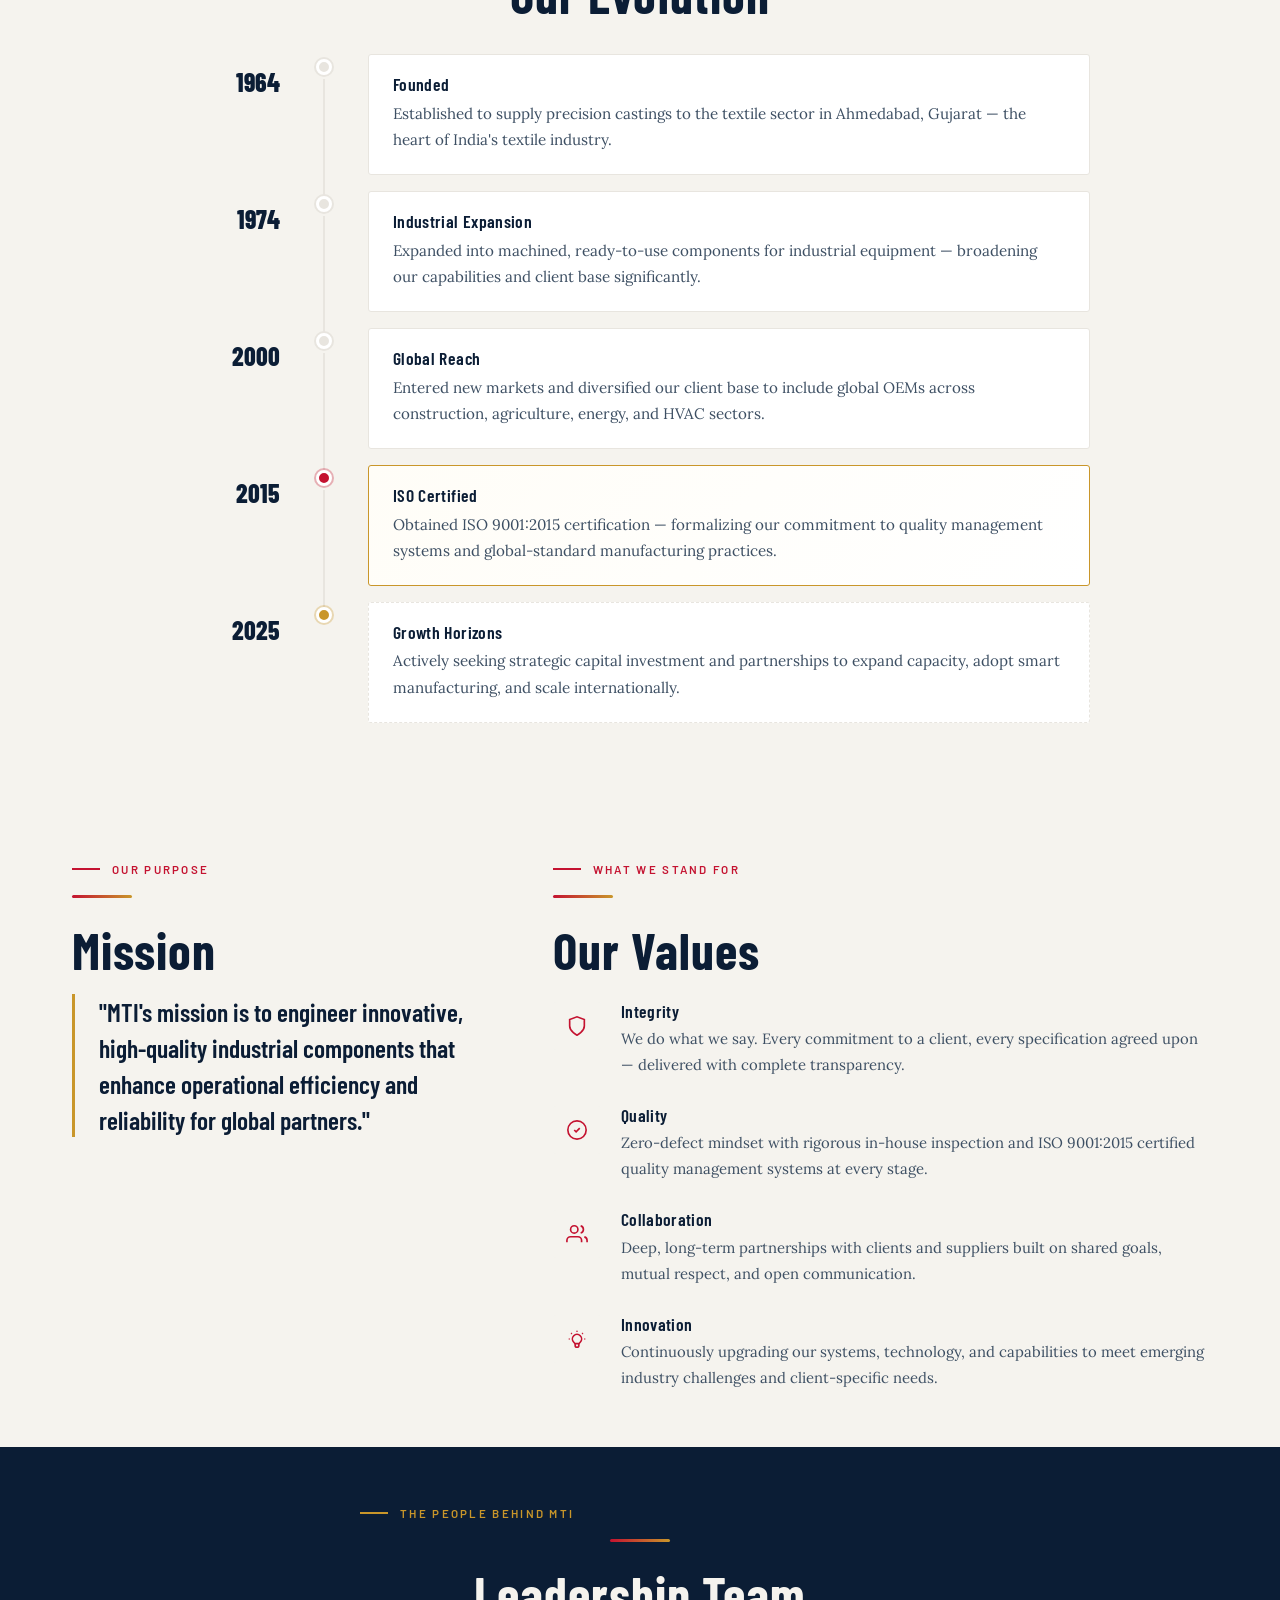
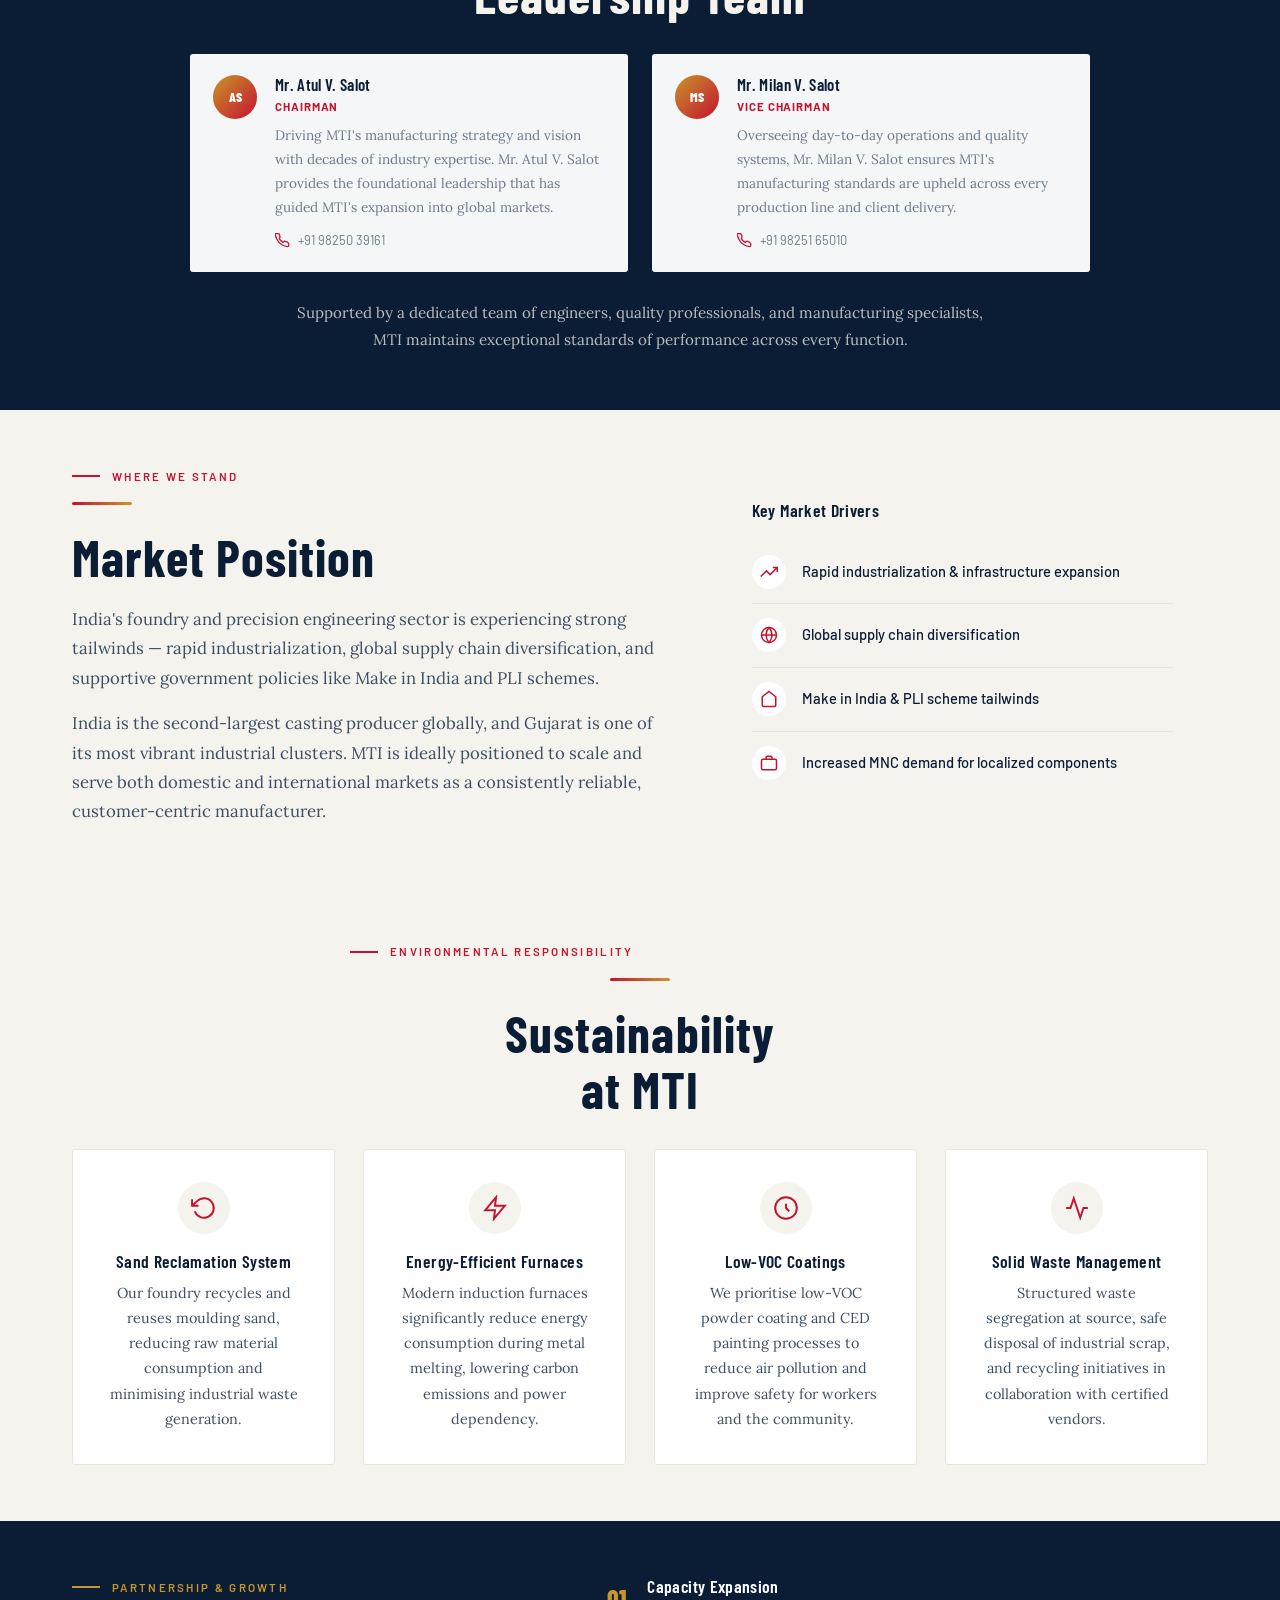
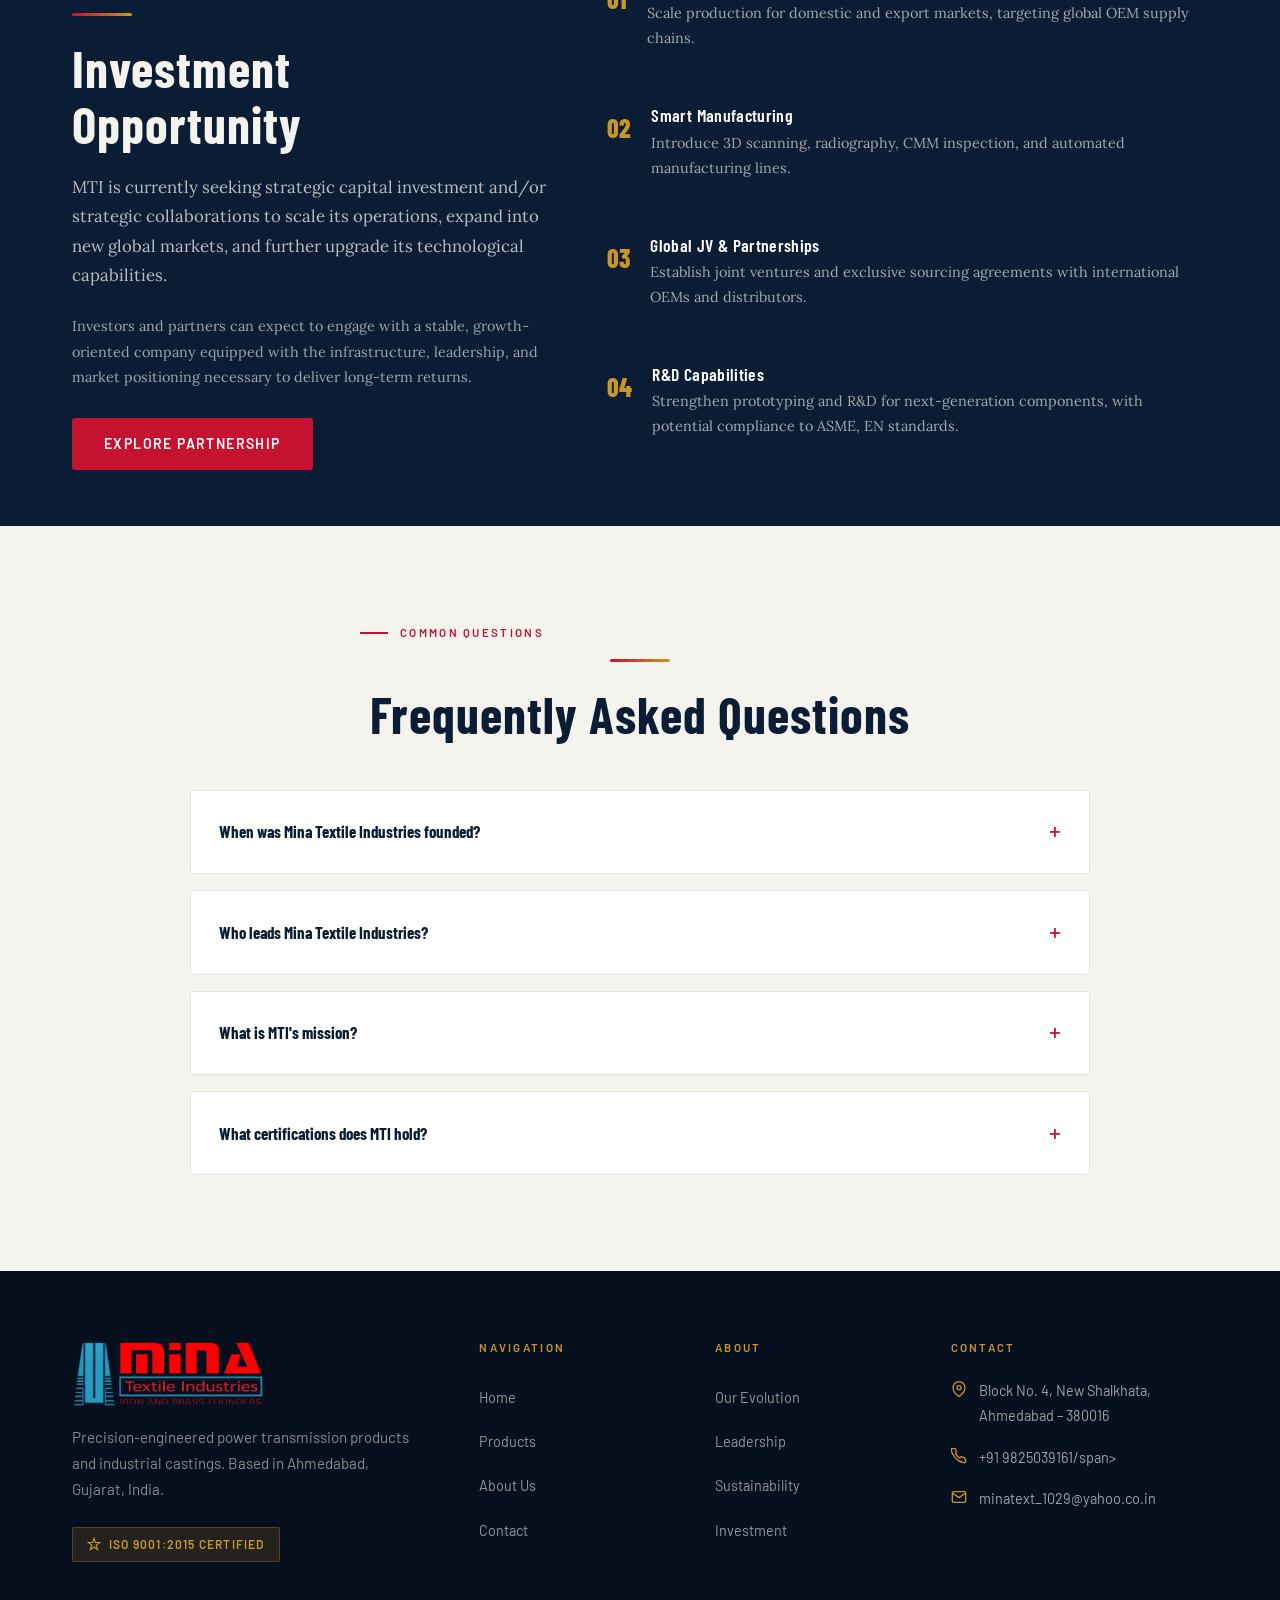
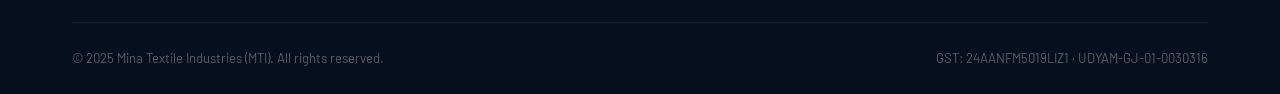
==== commit 32a0f70f: "Update about.html" ====
--- a/about.html
+++ b/about.html
@@ -376,12 +376,7 @@
             <span>Increased MNC demand for localized components</span>
           </div>
         </div>
-      </div>
-      <div class="mp-photo-strip fade-up">
-        <img src="market_inventory.jpg" alt="Finished motor housings and machined components staged for dispatch at MTI's manufacturing facility" loading="lazy" width="700" height="520" />
-        <p>Finished components staged for dispatch — built to scale for domestic and export orders.</p>
-      </div>
-    </div>
+        
   </section>
 
   <!-- SUSTAINABILITY -->
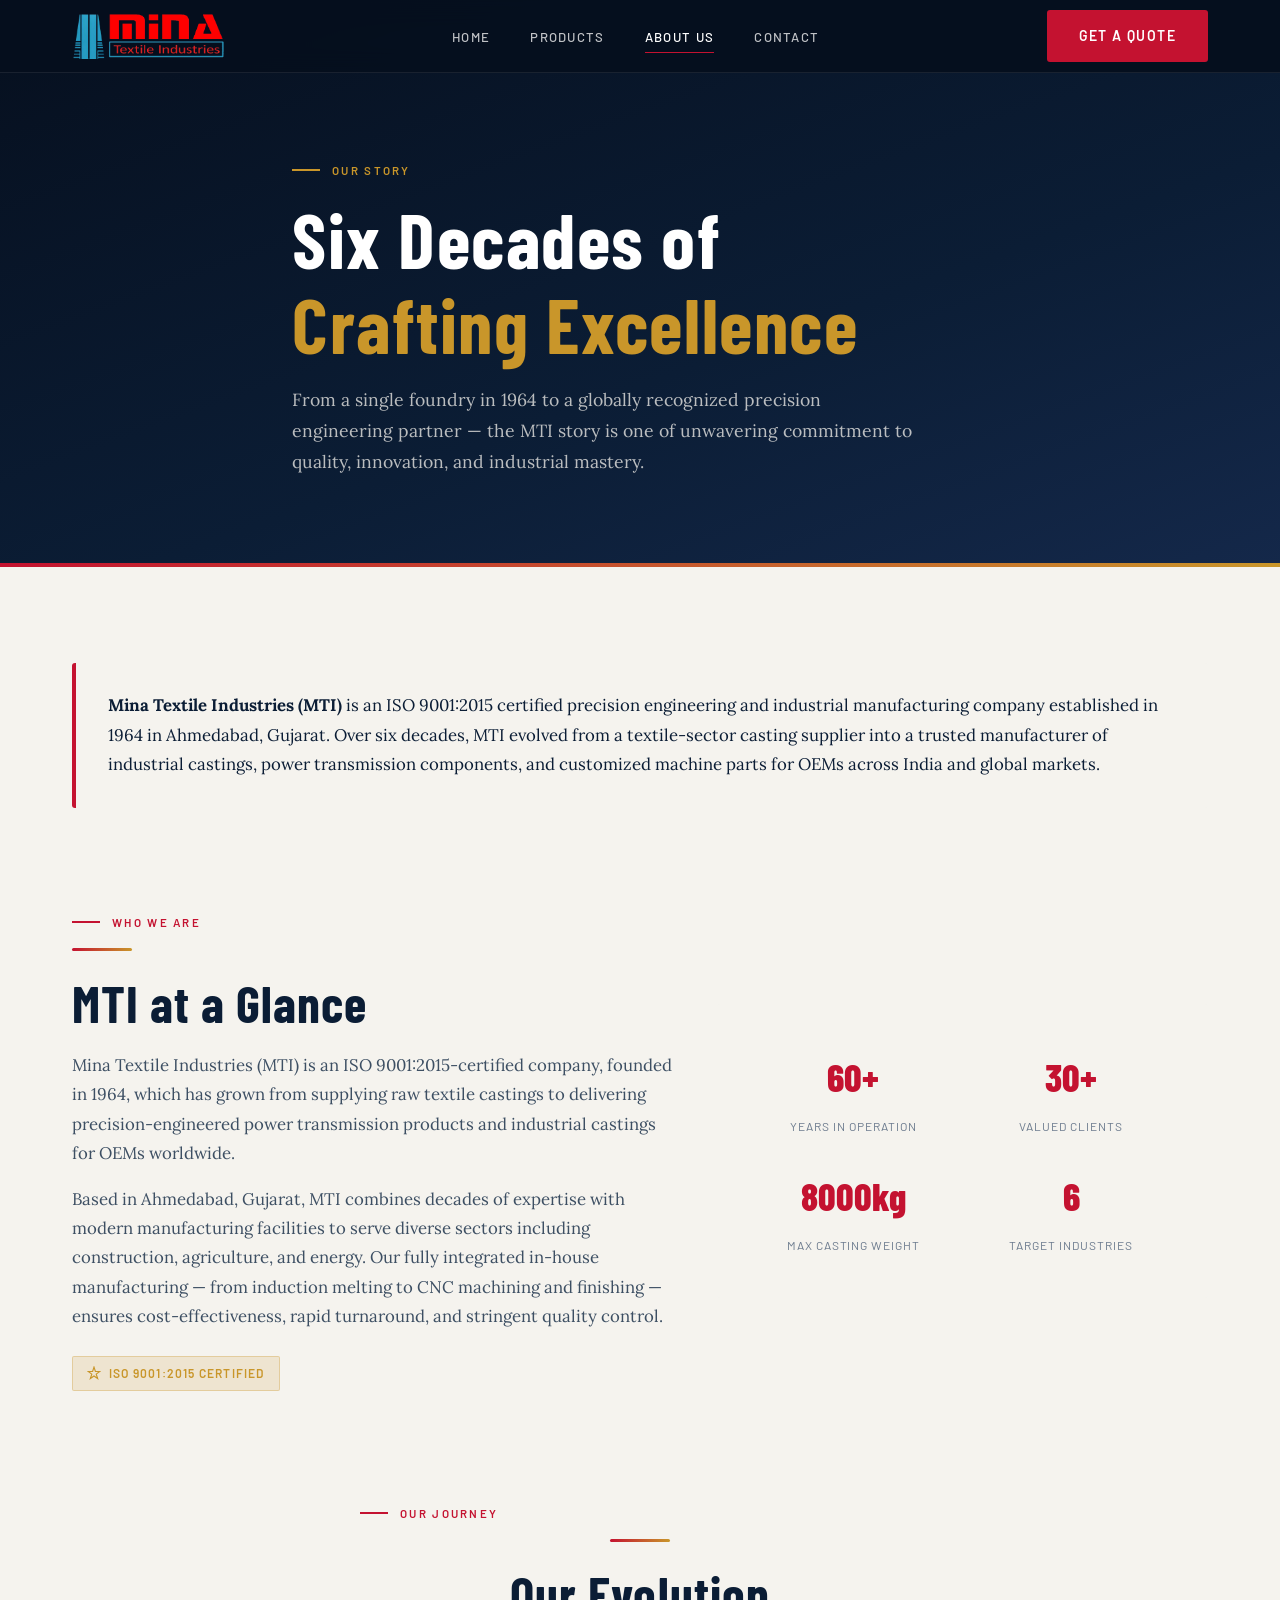
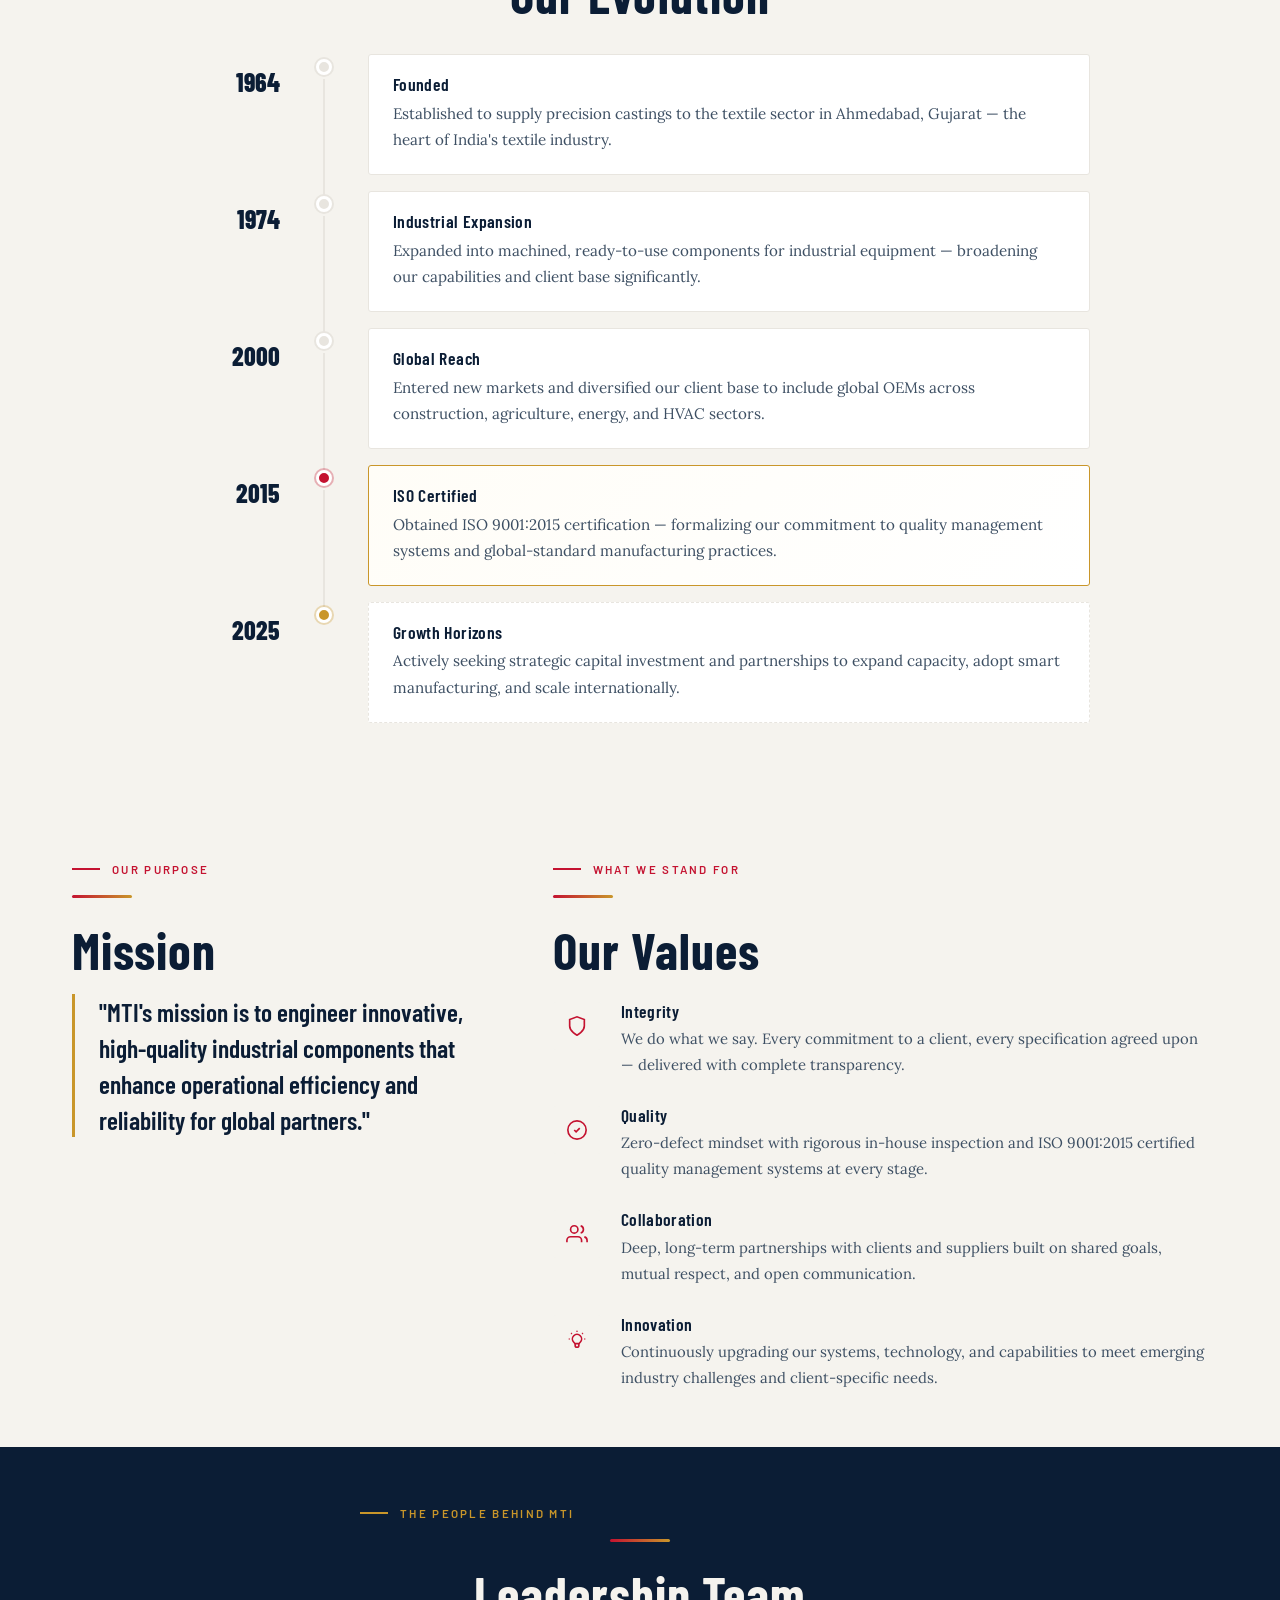
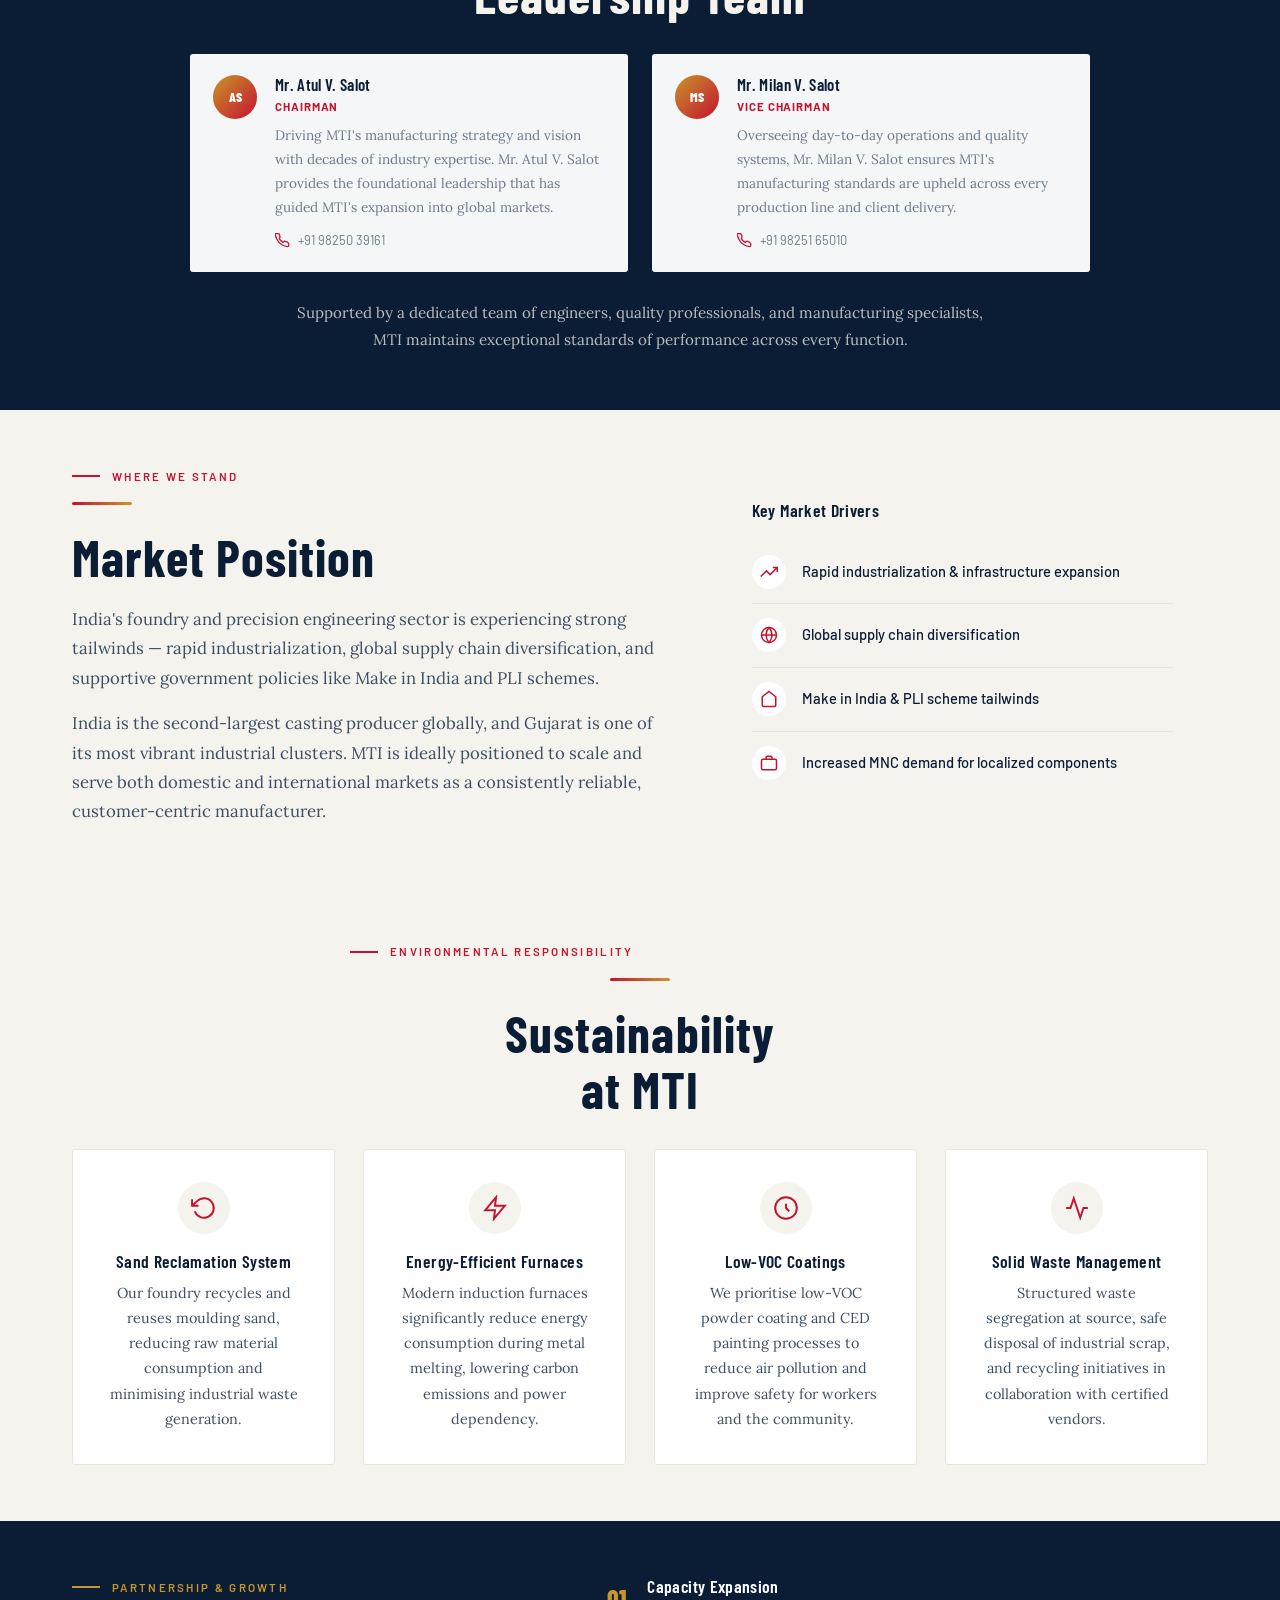
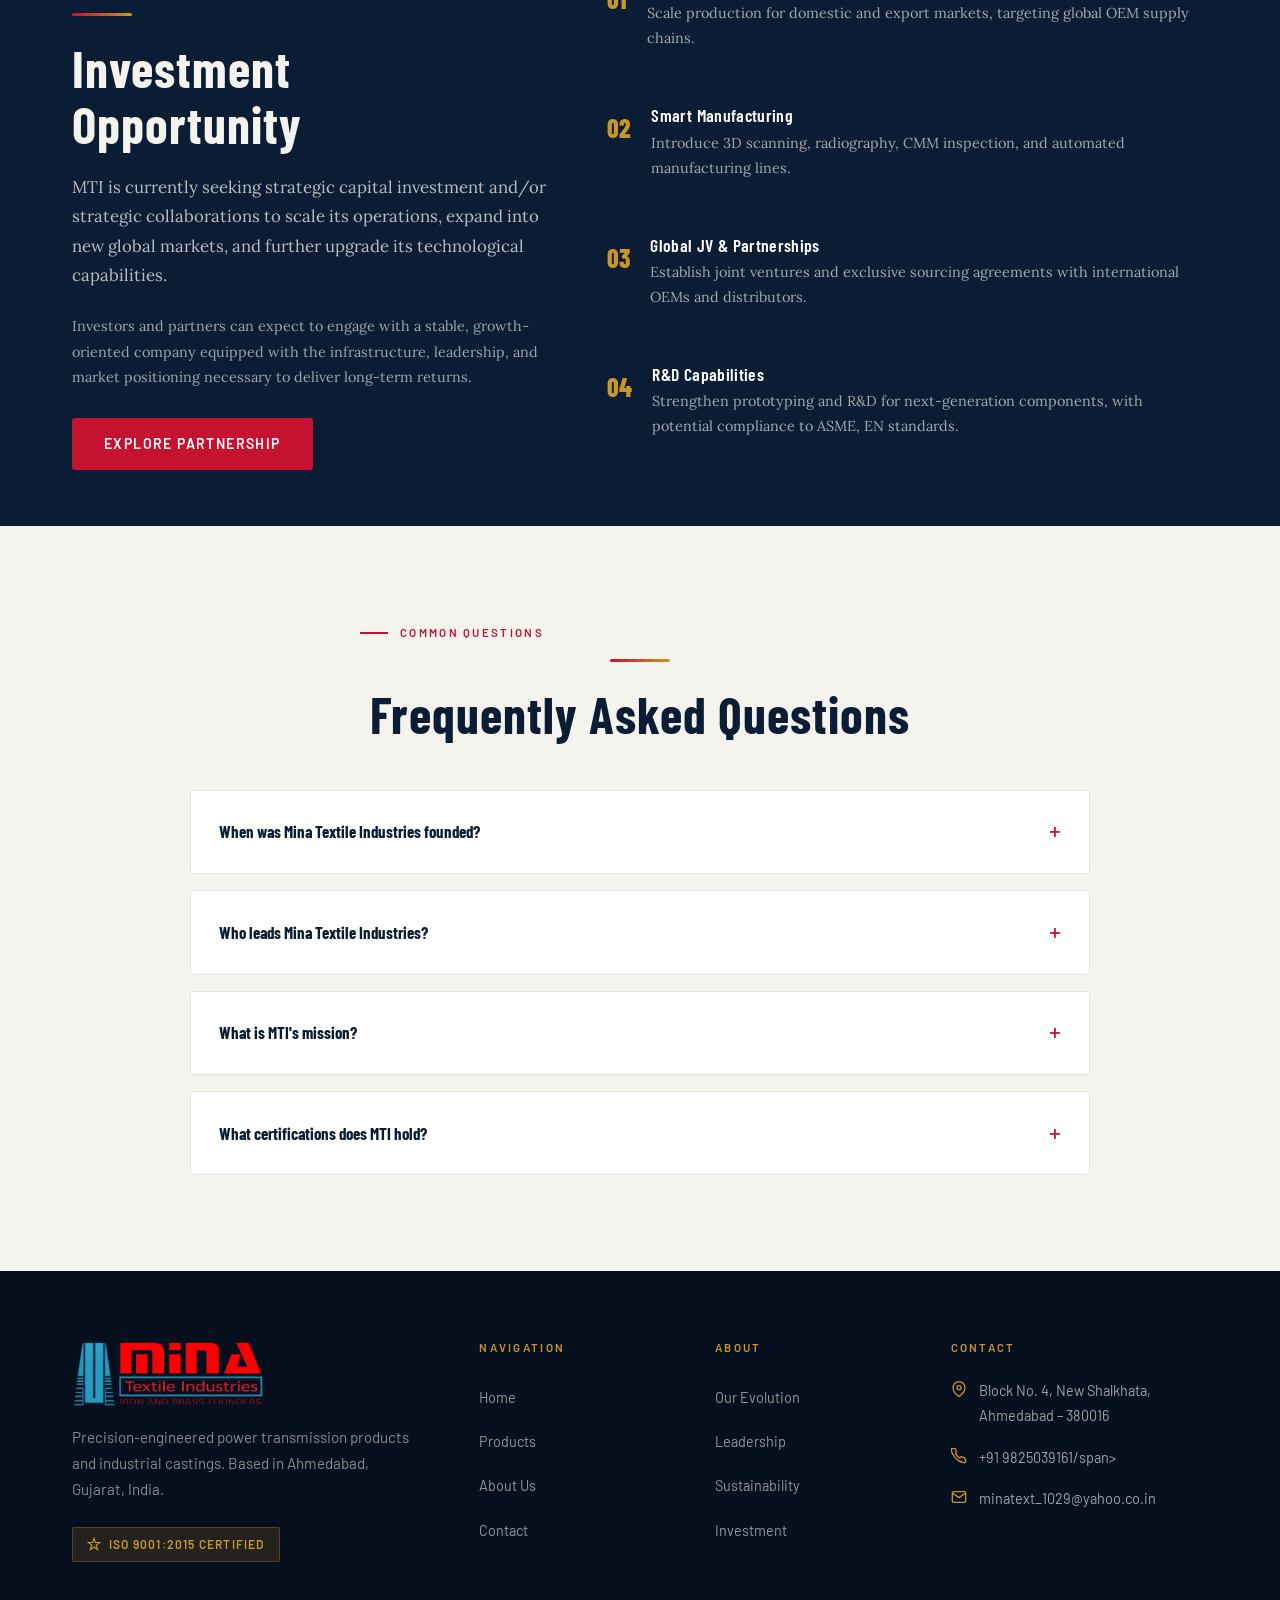
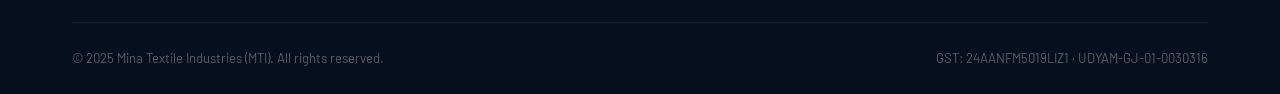
==== commit 67a4f560: "Update about.html" ====
--- a/about.html
+++ b/about.html
@@ -375,8 +375,7 @@
             </div>
             <span>Increased MNC demand for localized components</span>
           </div>
-        </div>
-        
+        </div>   
   </section>
 
   <!-- SUSTAINABILITY -->
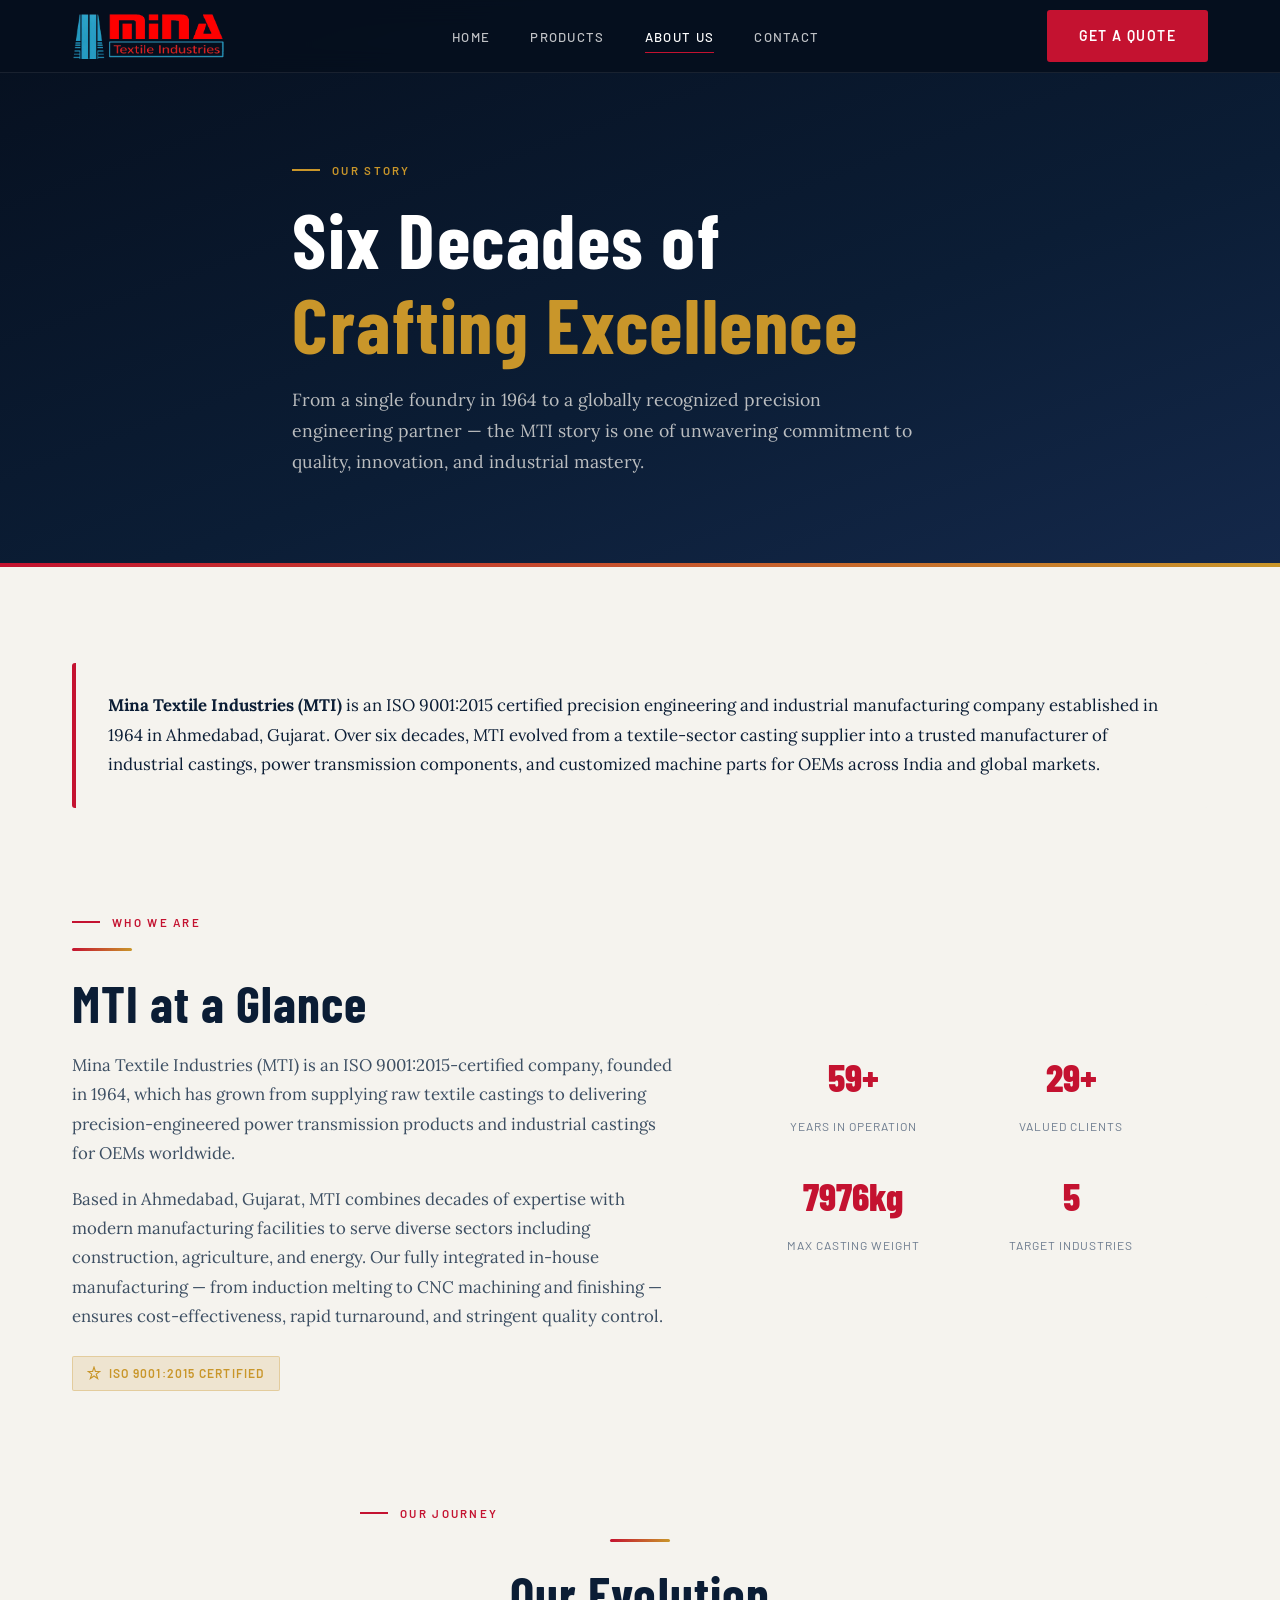
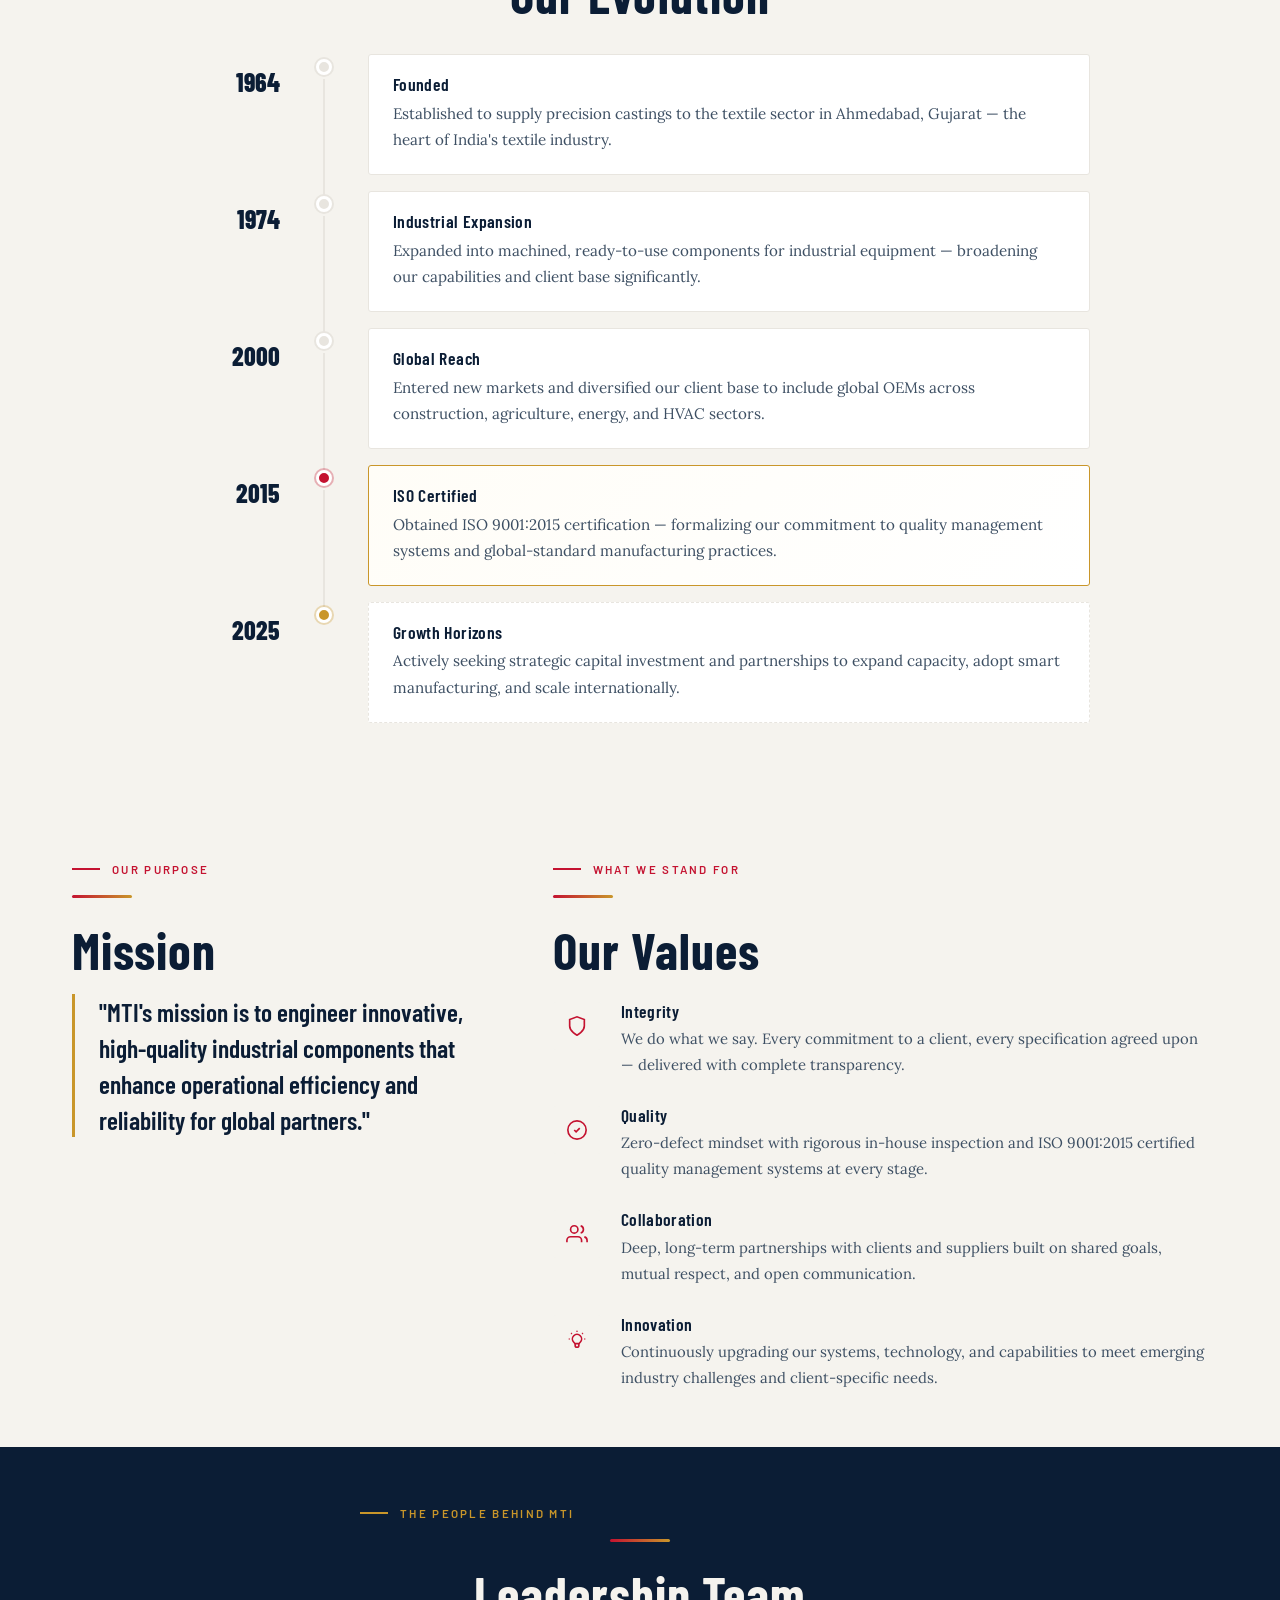
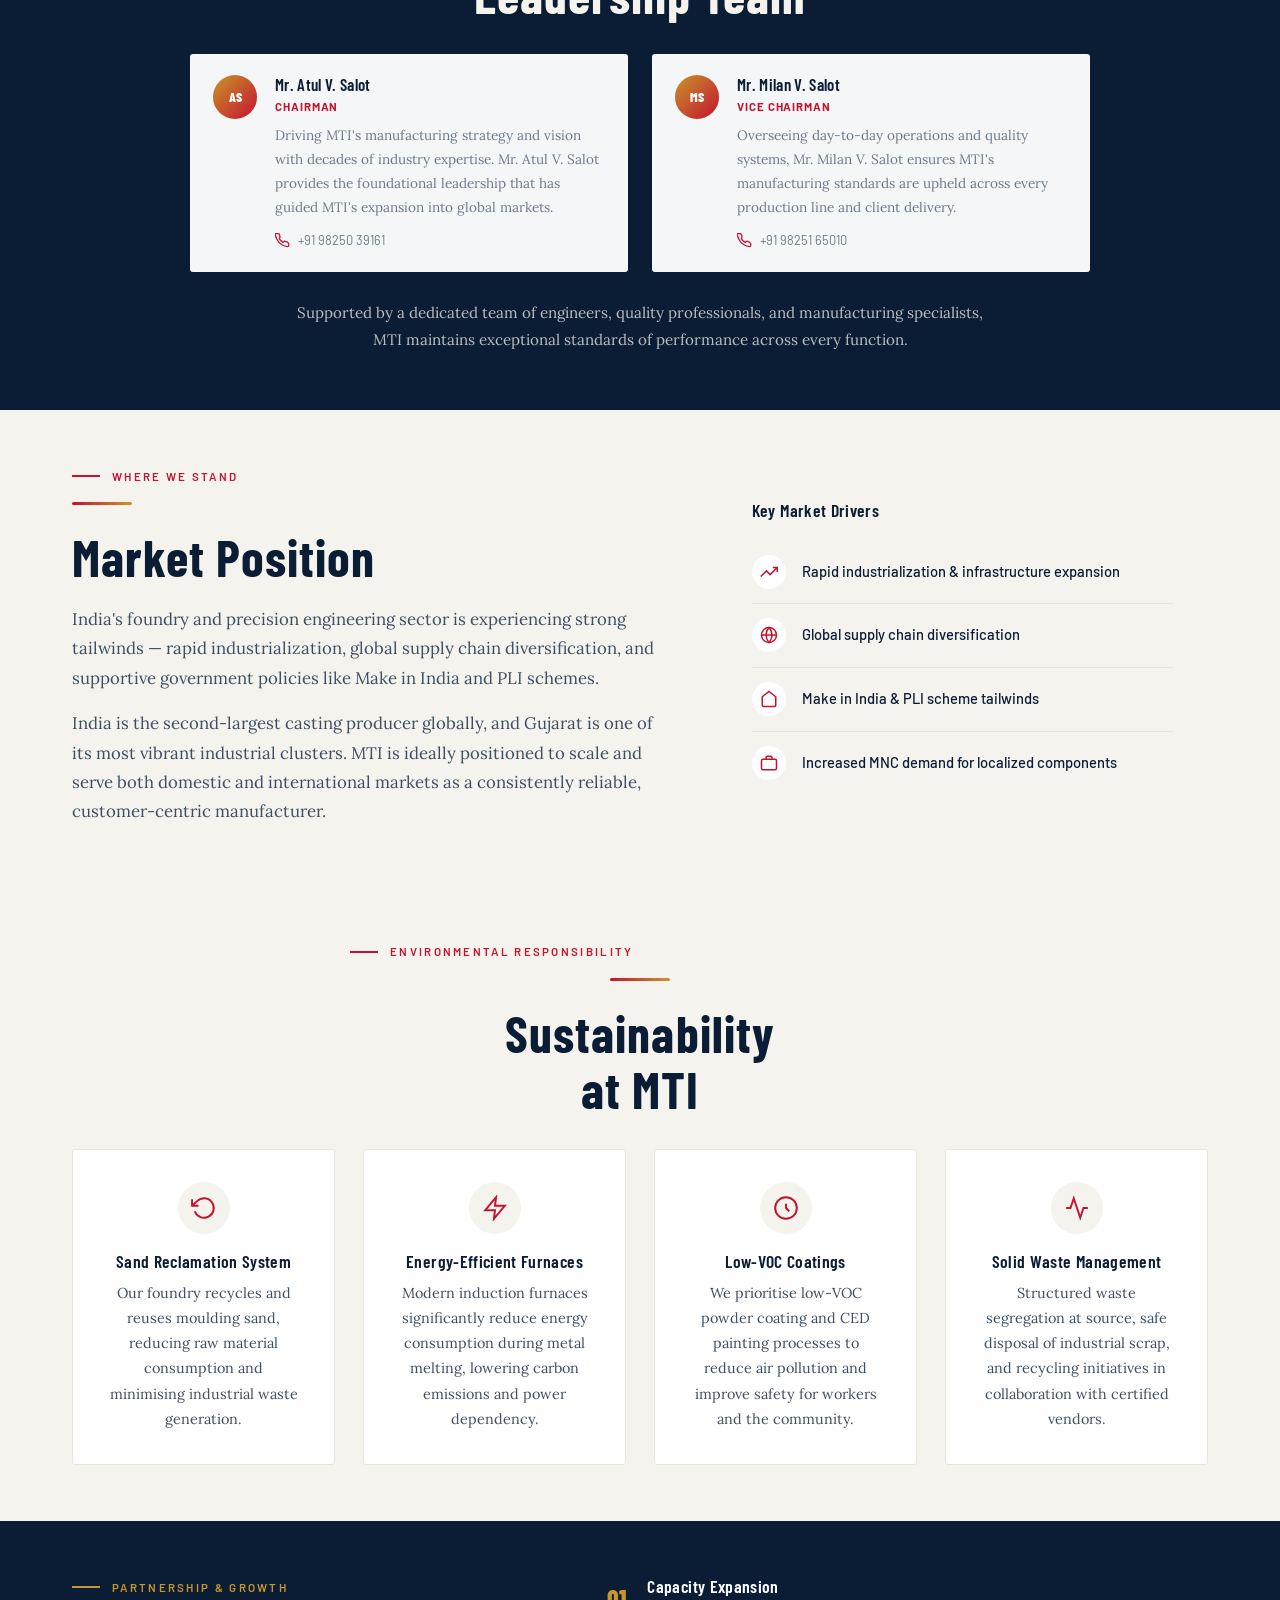
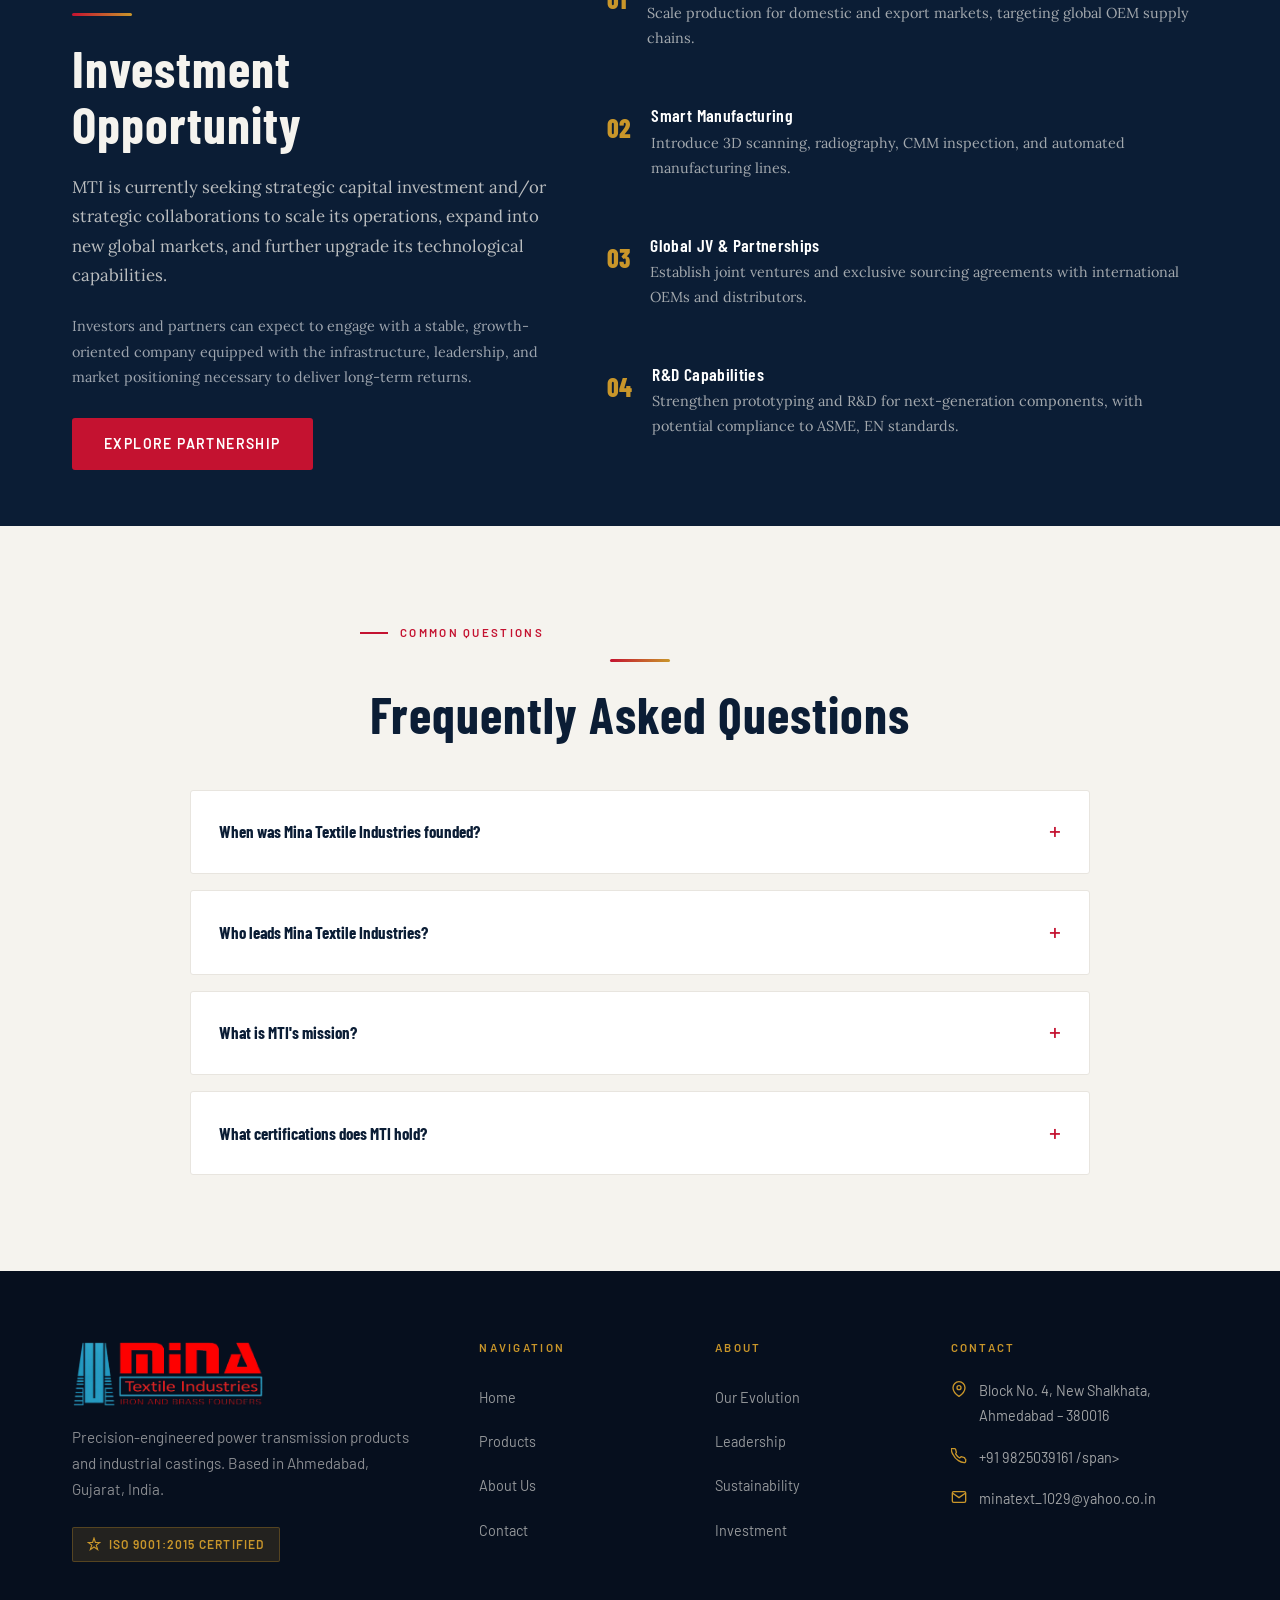
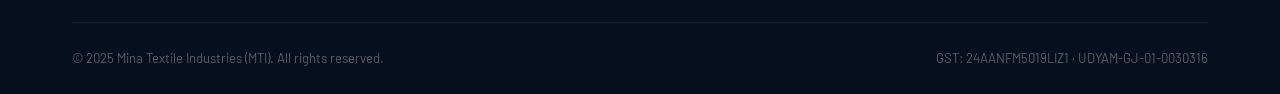
==== commit ab7e9c67: "Update about.html" ====
--- a/about.html
+++ b/about.html
@@ -540,7 +540,7 @@
           </div>
           <div class="footer__contact-item">
             <svg width="16" height="16" viewBox="0 0 24 24" fill="none" stroke="currentColor" stroke-width="2"><path d="M22 16.92v3a2 2 0 01-2.18 2 19.79 19.79 0 01-8.63-3.07A19.5 19.5 0 013.07 9.81 19.79 19.79 0 01.18 1.26a2 2 0 012-.27h3a2 2 0 012 1.72c.127.96.361 1.903.7 2.81a2 2 0 01-.45 2.11L6.91 8.91a16 16 0 006.09 6.09l1.21-1.21a2 2 0 012.11-.45c.907.339 1.85.573 2.81.7a2 2 0 011.72 2.02z"/></svg>
-            <span>+91 9825039161/span>
+            <span>+91 9825039161 /span>
           </div>
           <div class="footer__contact-item">
             <svg width="16" height="16" viewBox="0 0 24 24" fill="none" stroke="currentColor" stroke-width="2"><path d="M4 4h16c1.1 0 2 .9 2 2v12c0 1.1-.9 2-2 2H4c-1.1 0-2-.9-2-2V6c0-1.1.9-2 2-2z"/><polyline points="22,6 12,13 2,6"/></svg>
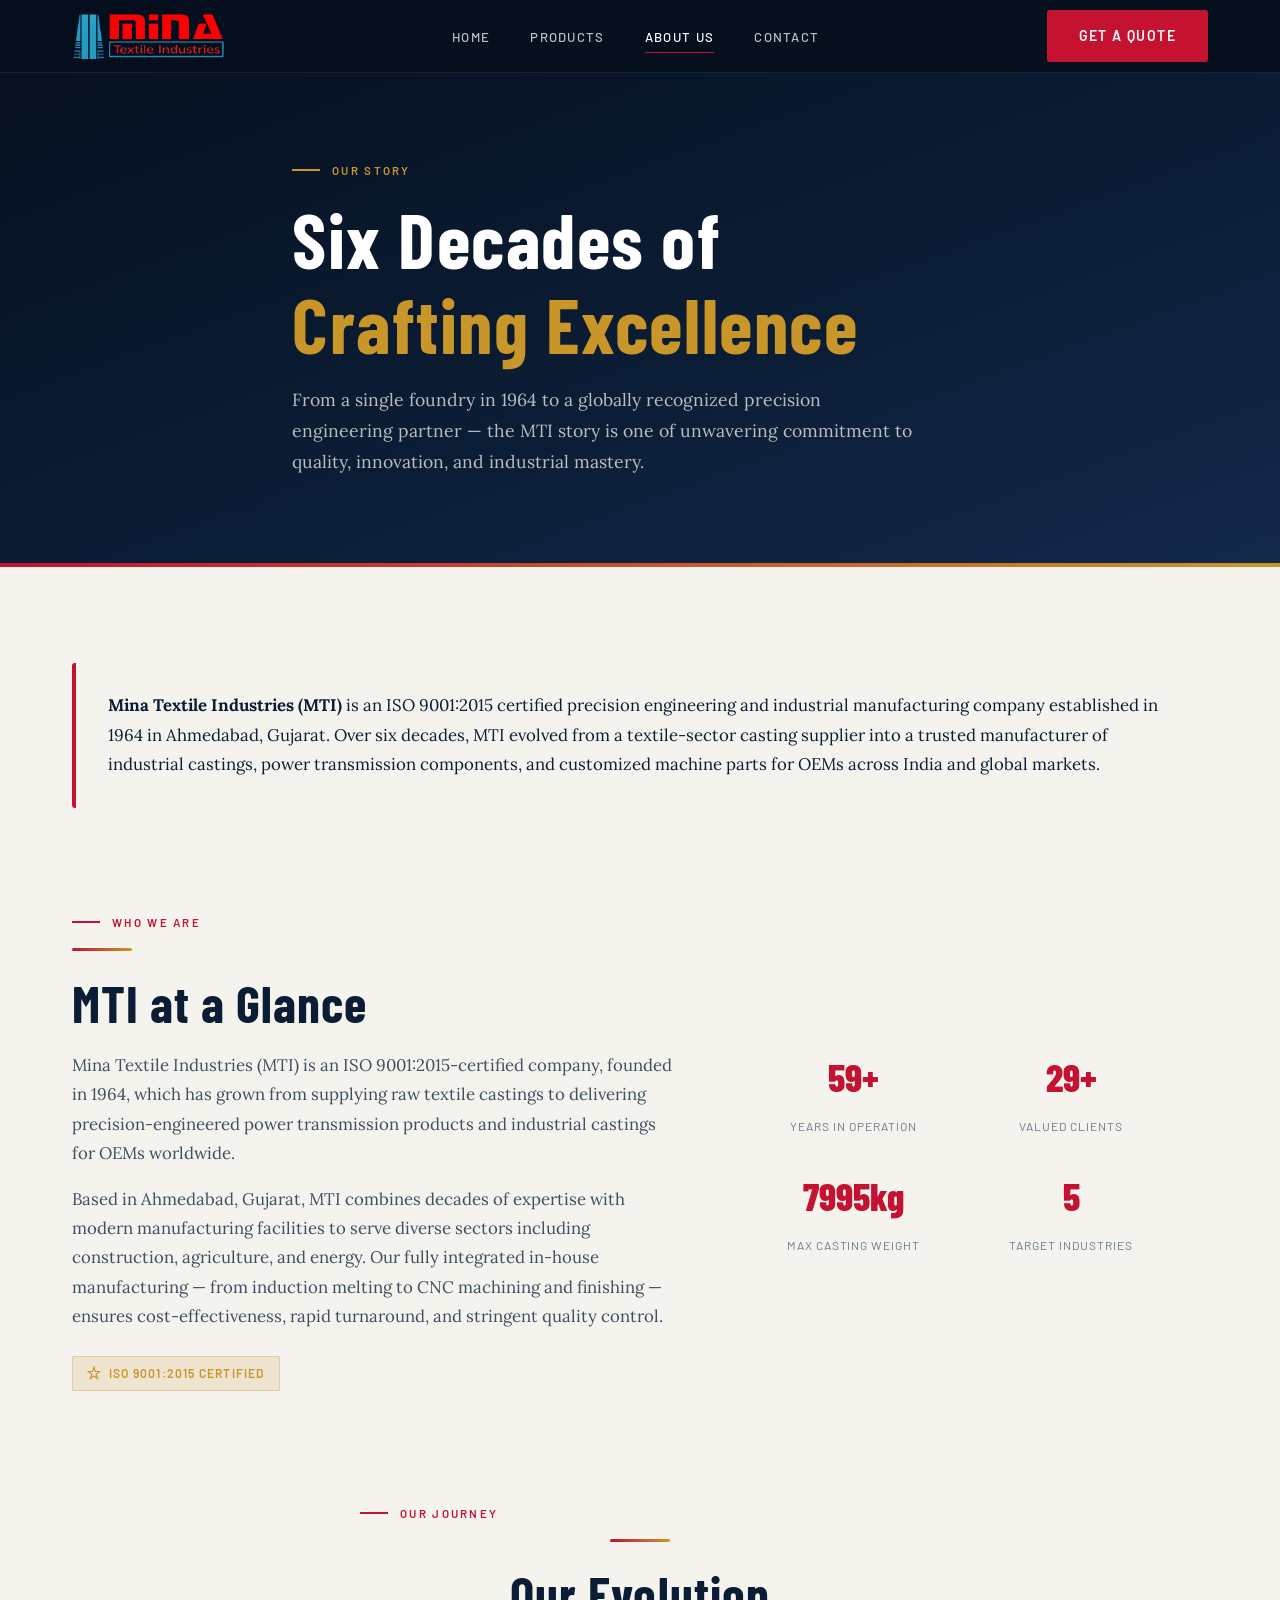
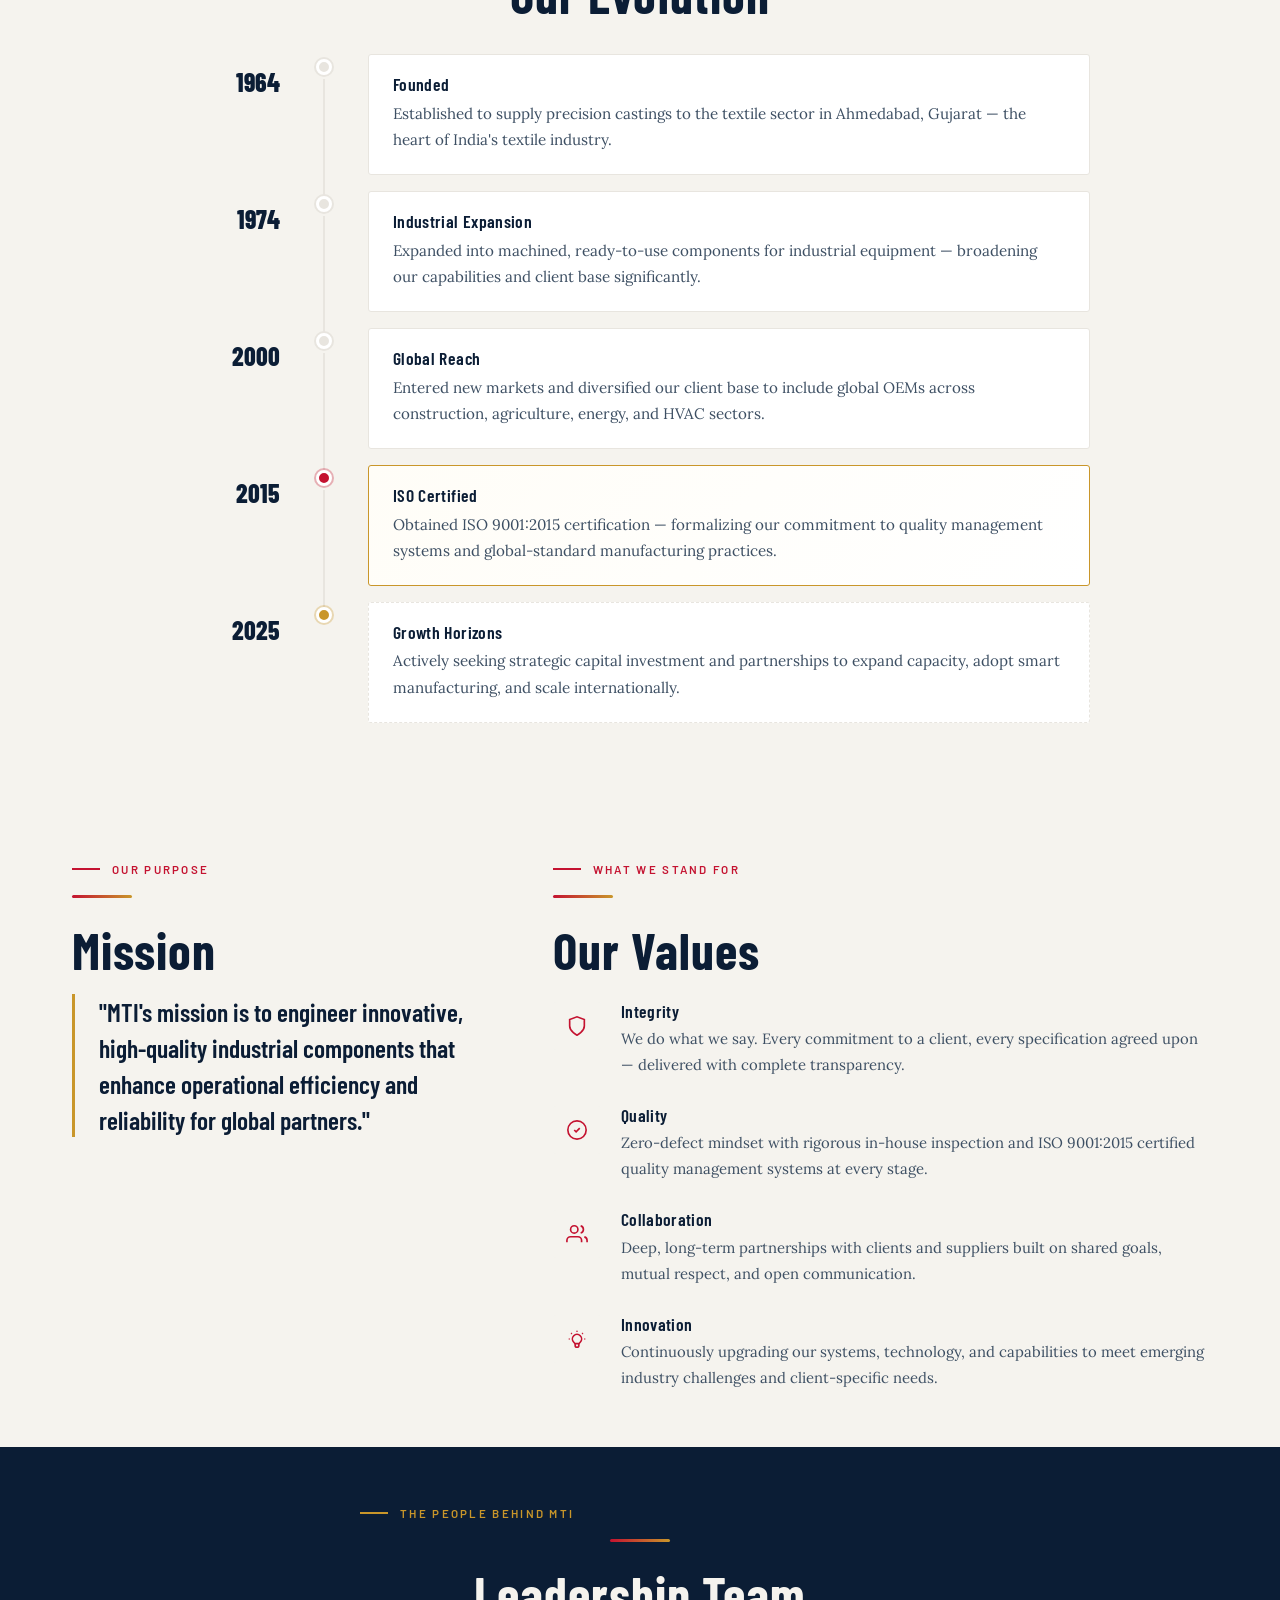
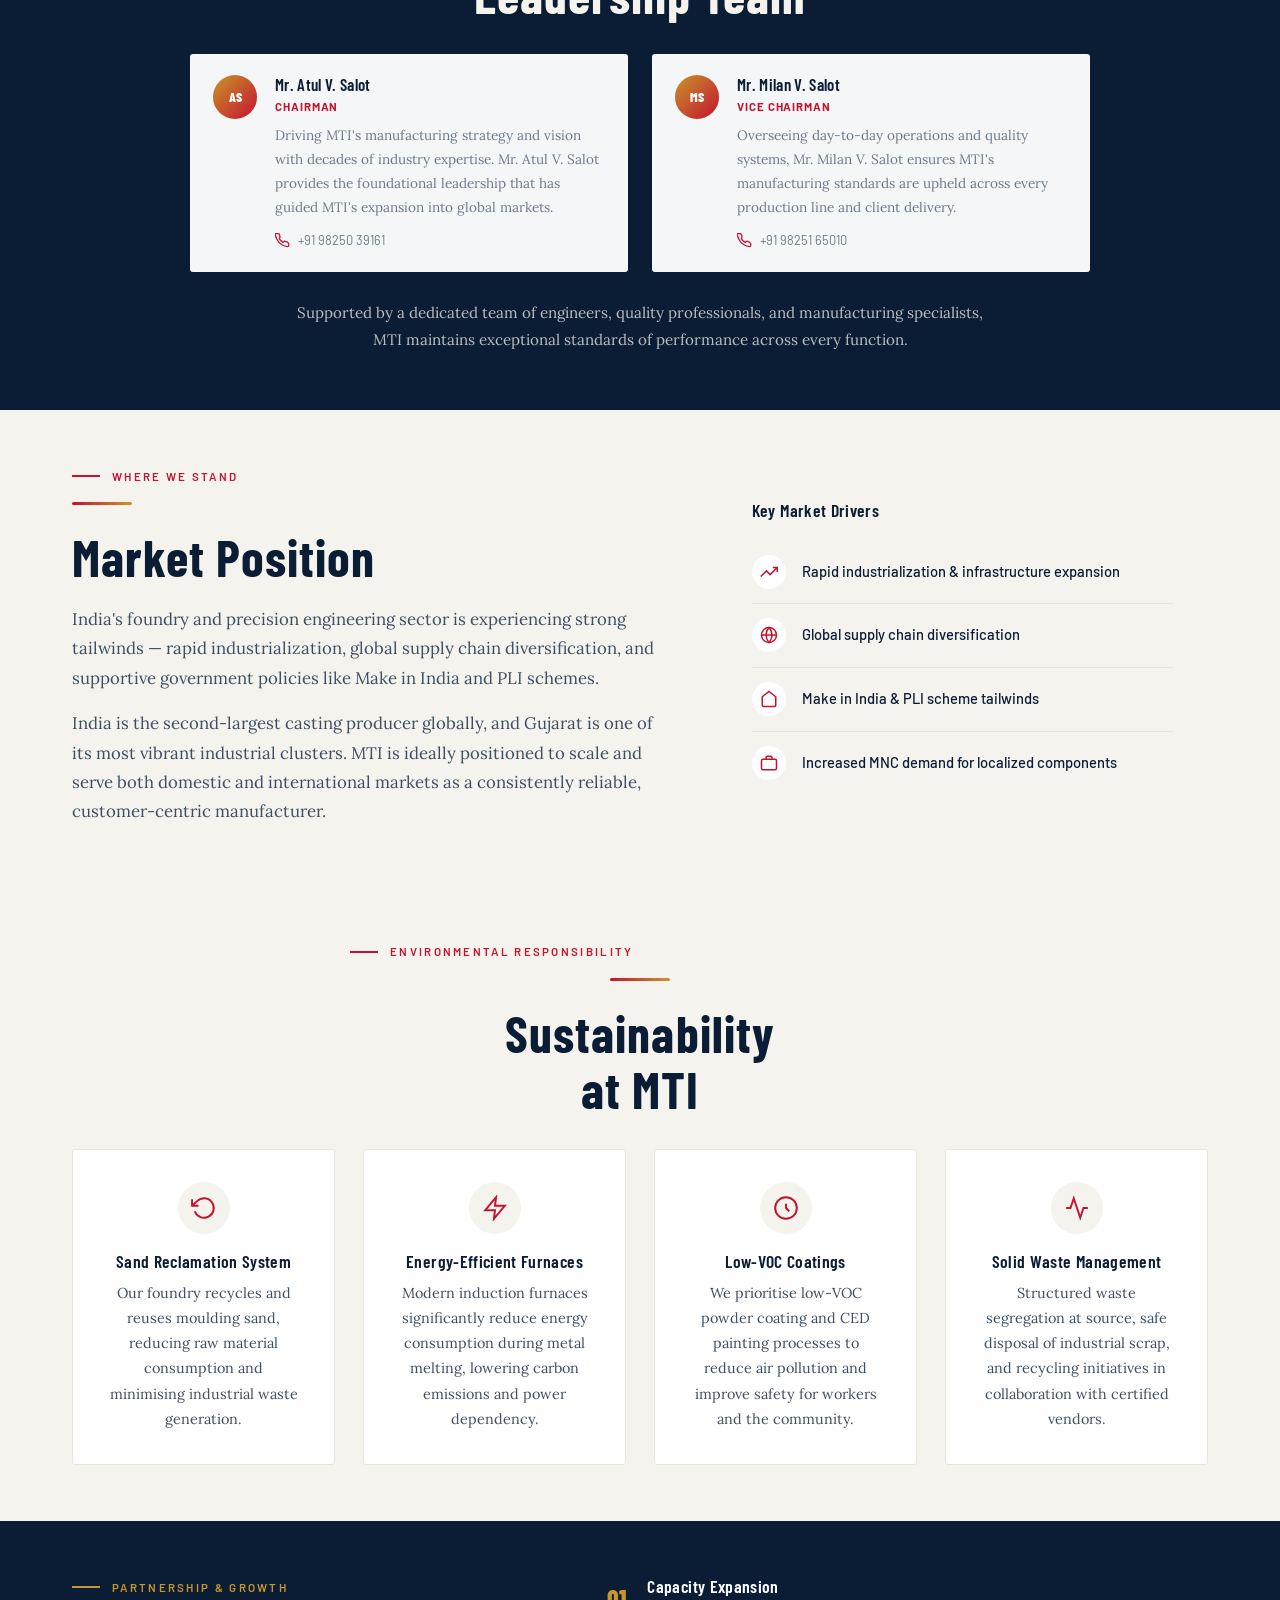
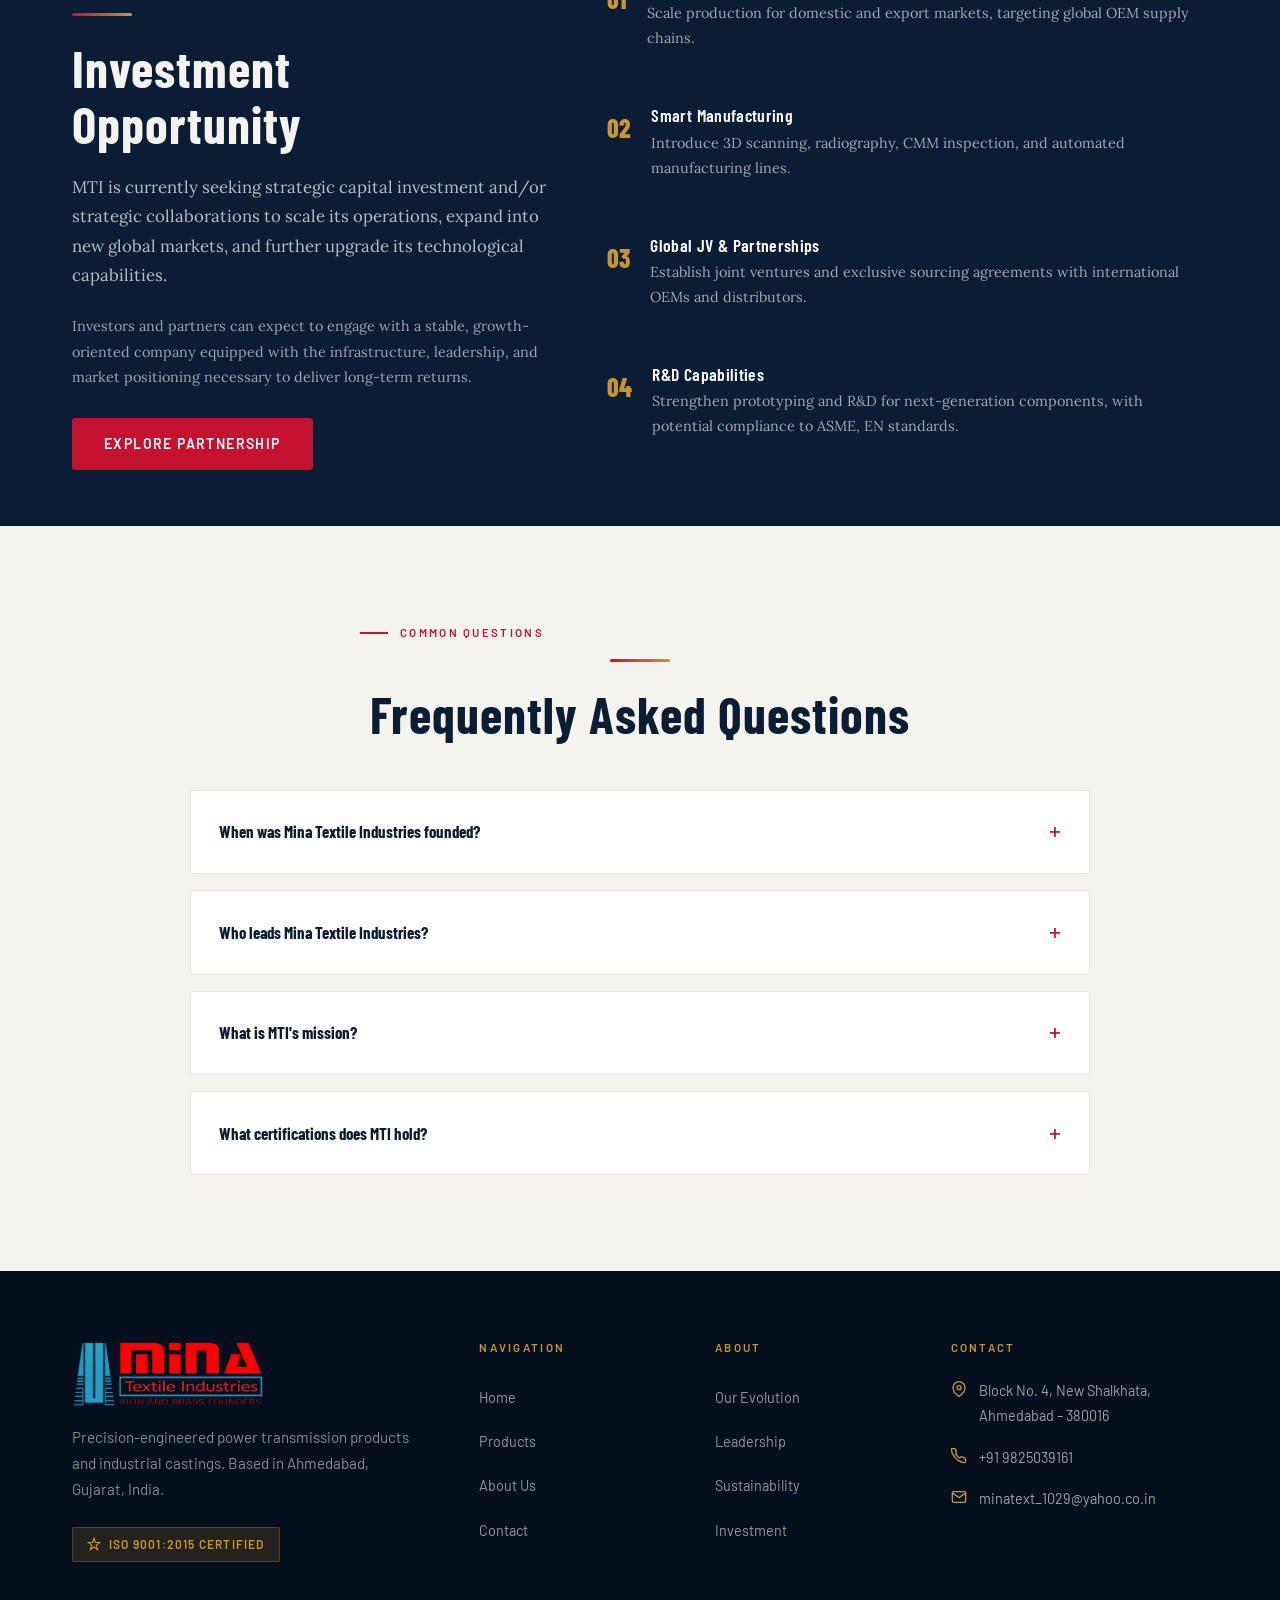
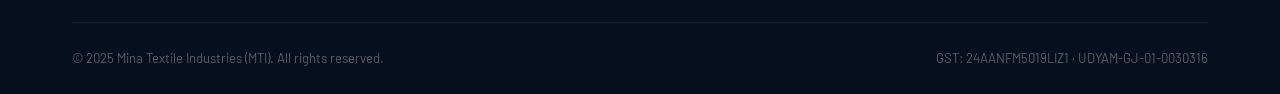
==== commit 3a6e519b: "Update about.html" ====
--- a/about.html
+++ b/about.html
@@ -540,7 +540,7 @@
           </div>
           <div class="footer__contact-item">
             <svg width="16" height="16" viewBox="0 0 24 24" fill="none" stroke="currentColor" stroke-width="2"><path d="M22 16.92v3a2 2 0 01-2.18 2 19.79 19.79 0 01-8.63-3.07A19.5 19.5 0 013.07 9.81 19.79 19.79 0 01.18 1.26a2 2 0 012-.27h3a2 2 0 012 1.72c.127.96.361 1.903.7 2.81a2 2 0 01-.45 2.11L6.91 8.91a16 16 0 006.09 6.09l1.21-1.21a2 2 0 012.11-.45c.907.339 1.85.573 2.81.7a2 2 0 011.72 2.02z"/></svg>
-            <span>+91 9825039161 /span>
+            <span>+91 9825039161</span>
           </div>
           <div class="footer__contact-item">
             <svg width="16" height="16" viewBox="0 0 24 24" fill="none" stroke="currentColor" stroke-width="2"><path d="M4 4h16c1.1 0 2 .9 2 2v12c0 1.1-.9 2-2 2H4c-1.1 0-2-.9-2-2V6c0-1.1.9-2 2-2z"/><polyline points="22,6 12,13 2,6"/></svg>
